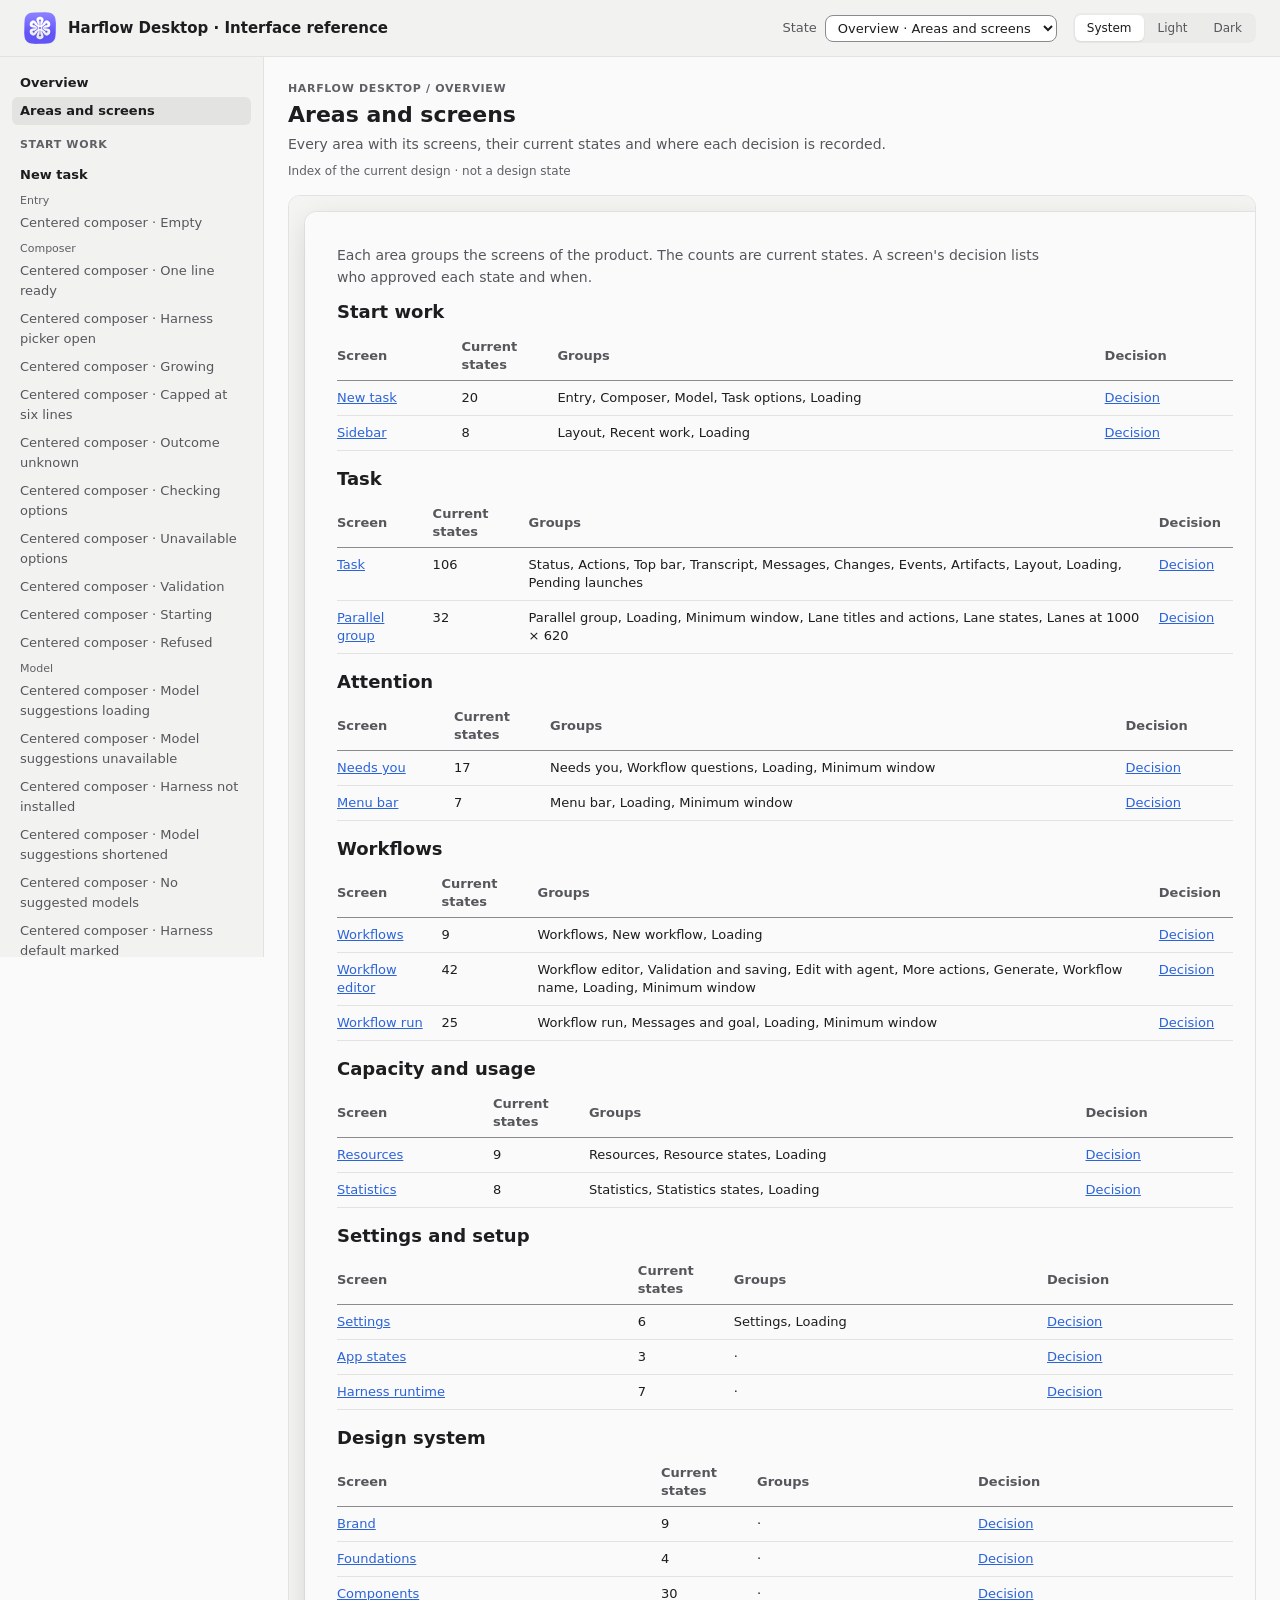
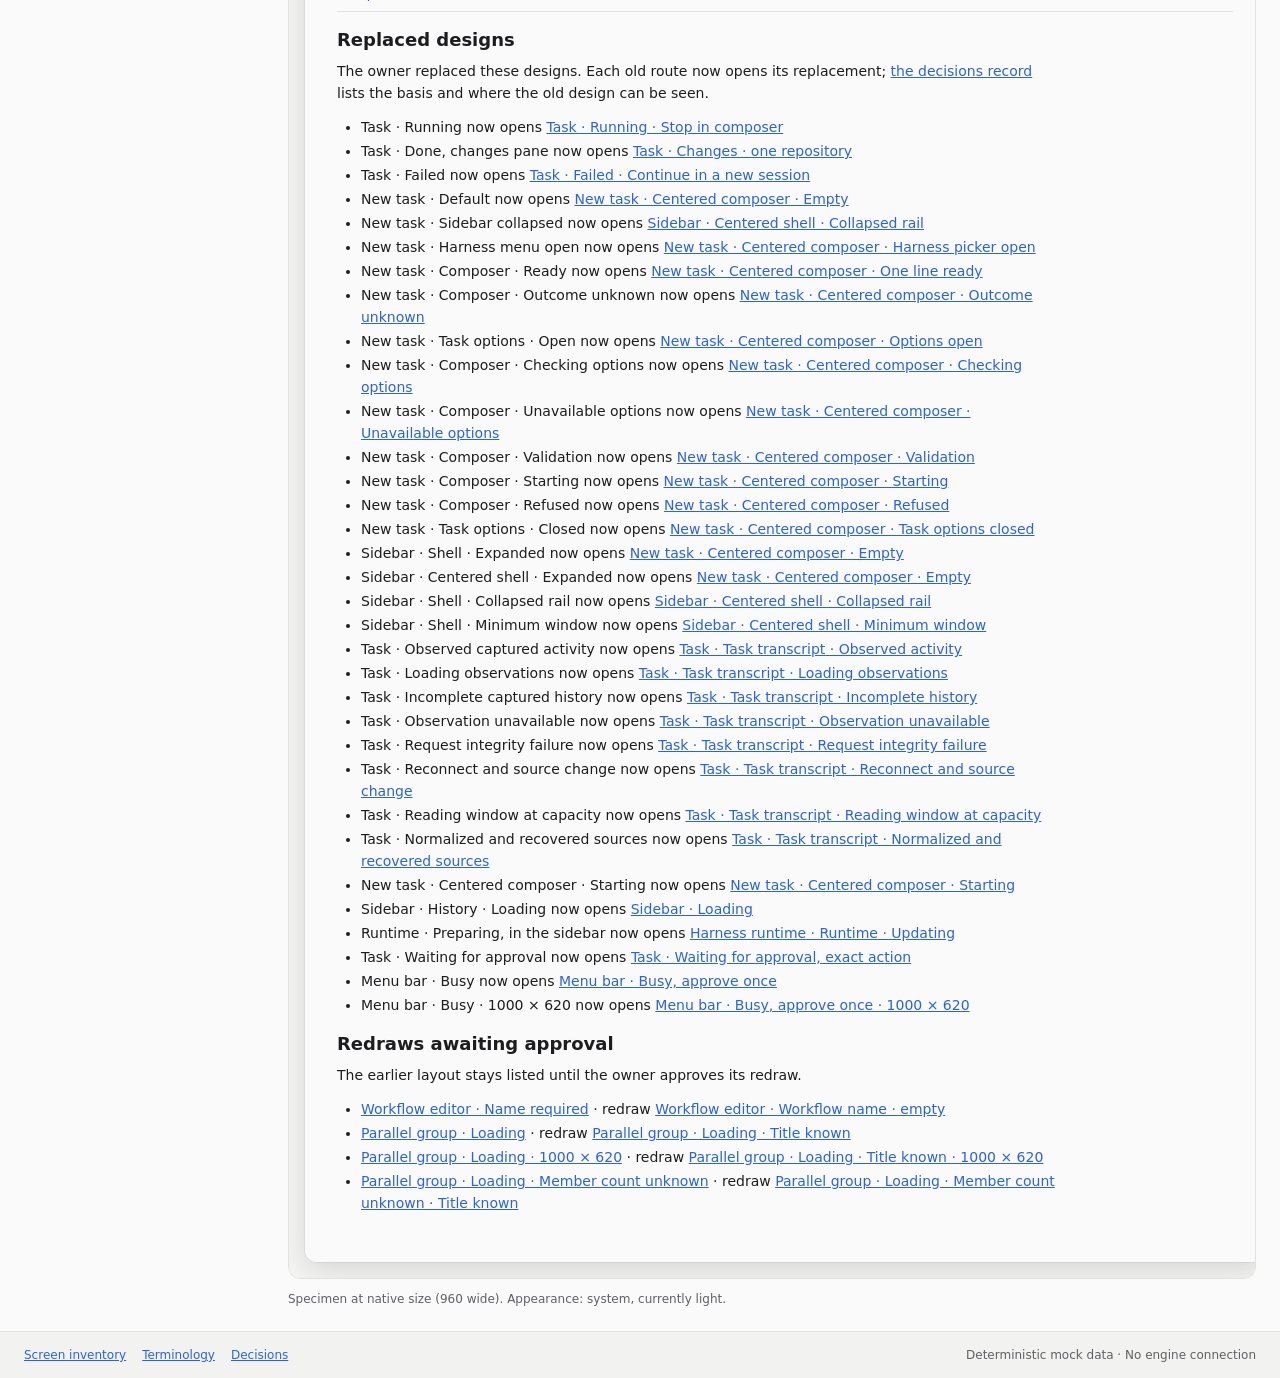
==== v2/index.html @ 533c5798 "design: propose first-save workflow name field" ====
<!doctype html>
<html lang="en" data-theme="light">
<head>
<meta charset="utf-8">
<meta name="viewport" content="width=device-width,initial-scale=1">
<title>Harflow Desktop · Interface reference</title>
<link rel="icon" type="image/png" sizes="32x32" href="assets/branding/app-icon-32.png">
<link rel="icon" type="image/png" sizes="64x64" href="assets/branding/app-icon-64.png">
<link rel="apple-touch-icon" href="assets/branding/app-icon-128.png">
<link rel="stylesheet" href="styles/tokens.css">
<link rel="stylesheet" href="styles/bundle.css">
<link rel="stylesheet" href="styles/skeleton.css">
<link rel="stylesheet" href="styles/catalog.css">
<link rel="stylesheet" href="styles/d2b-proposal.css">
<link rel="stylesheet" href="styles/m04-proposal.css">
<link rel="stylesheet" href="styles/m05-proposal.css">
<link rel="stylesheet" href="styles/transcript-screen.css">
<link rel="stylesheet" href="styles/messages-screen.css">
<link rel="stylesheet" href="styles/approval-states.css">
<link rel="stylesheet" href="styles/minimum-frame.css">
<link rel="stylesheet" href="styles/pending-launches.css">
<link rel="stylesheet" href="styles/parallel-lanes.css">
<link rel="stylesheet" href="styles/gap-workflow.css">
<link rel="stylesheet" href="styles/gap-run-capacity.css">
<link rel="stylesheet" href="styles/workflow-questions.css">
</head>
<body>
<div class="hdc-app">
  <header class="hdc-header">
    <a class="hdc-brand" href="#new-task/centered-empty">
      <img class="hdc-brand__icon" src="assets/branding/app-icon-64.png" srcset="assets/branding/app-icon-128.png 2x" alt="" width="32" height="32">
      <span class="hdc-brand__name">Harflow Desktop · Interface reference</span>
    </a>
    <div class="hdc-controls">
      <label class="hdc-field">State
        <select id="hdc-state-picker"></select>
      </label>
      <div class="hdc-theme" id="hdc-theme" role="group" aria-label="Appearance">
        <button type="button" class="hdc-theme__item" data-appearance="system" aria-pressed="false" title="System, follows this computer">System</button>
        <button type="button" class="hdc-theme__item" data-appearance="light" aria-pressed="false" title="Light">Light</button>
        <button type="button" class="hdc-theme__item" data-appearance="dark" aria-pressed="false" title="Dark">Dark</button>
      </div>
    </div>
  </header>
  <aside class="hdc-nav">
    <nav id="hdc-nav" aria-label="Screen families"></nav>
  </aside>
  <main class="hdc-main">
    <div class="hdc-intro">
      <p class="hdc-eyebrow" id="hdc-eyebrow"></p>
      <h1 class="hdc-title" id="hdc-title"></h1>
      <p class="hdc-description" id="hdc-description"></p>
      <p class="hdc-approval" id="hdc-approval"></p>
      <p class="hdc-note" id="hdc-note" hidden></p>
    </div>
    <div class="hdc-stage" id="hdc-stage" tabindex="0" aria-label="Scrollable interface specimen">
      <div class="hdc-specimen" id="hdc-specimen"></div>
    </div>
    <p class="hdc-caption" id="hdc-caption"></p>
    <section class="hdc-doc hdc-doc--guide" id="hdc-doc" aria-label="Component guidelines" hidden></section>
  </main>
  <footer class="hdc-footer">
    <a href="docs/screen-inventory.md">Screen inventory</a>
    <a href="docs/terminology.md">Terminology</a>
    <a href="docs/decisions/README.md">Decisions</a>
    <span class="hdc-footer__note">Deterministic mock data · No engine connection</span>
  </footer>
</div>
<div class="hdc-sr" id="hdc-live" role="status" aria-live="polite"></div>
<script src="scripts/registry.js"></script>
<script src="scripts/route-aliases.js"></script>
<script src="scripts/screens-new-task.js"></script>
<script src="scripts/screens-needs-you.js"></script>
<script src="scripts/screens-workflows.js"></script>
<script src="scripts/screens-workflow-editor.js"></script>
<script src="scripts/screens-task.js"></script>
<script src="scripts/screens-parallel-group.js"></script>
<script src="scripts/screens-workflow-run.js"></script>
<script src="scripts/screens-resources.js"></script>
<script src="scripts/screens-statistics.js"></script>
<script src="scripts/screens-settings.js"></script>
<script src="scripts/screens-menu-bar.js"></script>
<script src="scripts/screens-approval-states.js"></script>
<script src="scripts/screens-app-states.js"></script>
<script src="scripts/components.js"></script>
<script src="scripts/foundations.js"></script>
<script src="scripts/component-docs.js"></script>
<script src="scripts/d2b-proposal.js"></script>
<script src="scripts/screens-m04-proposal.js"></script>
<script src="scripts/m04-proposal.js"></script>
<script src="scripts/screens-m05-proposal.js"></script>
<script src="scripts/m05-proposal.js"></script>
<script src="scripts/screens-messages.js"></script>
<script src="scripts/messages-screen.js"></script>
<script src="scripts/screens-transcript.js"></script>
<script src="scripts/screens-loading-work.js"></script>
<script src="scripts/screens-loading-more.js"></script>
<script src="scripts/transcript-screen.js"></script>
<script src="scripts/screens-overview.js"></script>
<script src="scripts/supersessions.js"></script>
<script src="scripts/skeleton-specs.js"></script>
<script src="scripts/screens-minimum.js"></script>
<script src="scripts/minimum-frame.js"></script>
<script src="scripts/skeleton.js"></script>
<script src="scripts/screens-pending-launches.js"></script>
<script src="scripts/states-parallel-lanes.js"></script>
<script src="scripts/states-workflow-run-lanes.js"></script>
<script src="scripts/states-titled-loading.js"></script>
<script src="scripts/states-workflow-gaps.js"></script>
<script src="scripts/states-workflow-naming.js"></script>
<script src="scripts/states-run-actions.js"></script>
<script src="scripts/states-capacity-gaps.js"></script>
<script src="scripts/states-workflow-questions.js"></script>
<script src="scripts/catalog.js"></script>
</body>
</html>
---- v2/styles/tokens.css ----
/* Harflow Desktop — generated from tokens.json */

:root, [data-theme="light"] {
  --bg: #fafafa;
  --bg-sidebar: #f2f2f1;
  --surface: #ffffff;
  --surface-hover: #ebebea;
  --surface-active: #e3e3e2;
  --surface-sunken: #f4f4f3;
  --border: #e2e2e0;
  --border-strong: #8a8a8f;
  --text: #1d1d1f;
  --text-secondary: #56575c;
  --text-tertiary: #5f6065;
  --accent: #2b63d9;
  --accent-solid: #2b63d9;
  --accent-solid-hover: #2455bd;
  --accent-subtle: #e7eefc;
  --on-accent: #ffffff;
  --attention: #ad4210;
  --attention-subtle: #fbeee6;
  --success: #25793a;
  --success-subtle: #e5f3e8;
  --danger: #c0352c;
  --danger-subtle: #fbe9e7;
  --warning: #8a5a00;
  --warning-subtle: #fbf1dc;
  --diff-add: #e3f4e6;
  --diff-remove: #fbe7e5;
  --scrim: rgba(20, 20, 22, 0.32);
  --skeleton-sheen: rgba(255, 255, 255, 0.75);
  --brand-start: #8580ff;
  --brand-end: #5b52ea;
  --shadow-composer: 0 1px 2px rgba(0, 0, 0, 0.04), 0 4px 16px rgba(0, 0, 0, 0.06);
  --shadow-popover: 0 8px 28px rgba(0, 0, 0, 0.12), 0 0 0 1px rgba(0, 0, 0, 0.05);
  --shadow-dialog: 0 20px 60px rgba(0, 0, 0, 0.2);
}

[data-theme="dark"] {
  --bg: #2b2b2d;
  --bg-sidebar: #232325;
  --surface: #343437;
  --surface-hover: #3b3b3e;
  --surface-active: #444448;
  --surface-sunken: #262628;
  --border: #404044;
  --border-strong: #88888e;
  --text: #ececee;
  --text-secondary: #b7b7bc;
  --text-tertiary: #adadb3;
  --accent: #7aa5ff;
  --accent-solid: #3d6fdc;
  --accent-solid-hover: #3462c9;
  --accent-subtle: #2f3a52;
  --on-accent: #ffffff;
  --attention: #f08a4b;
  --attention-subtle: #47352b;
  --success: #6cc785;
  --success-subtle: #2c3f31;
  --danger: #f2827a;
  --danger-subtle: #4a3230;
  --warning: #e5b454;
  --warning-subtle: #45391f;
  --diff-add: #2a3d2e;
  --diff-remove: #43302e;
  --scrim: rgba(0, 0, 0, 0.45);
  --skeleton-sheen: rgba(255, 255, 255, 0.08);
  --brand-start: #8580ff;
  --brand-end: #5b52ea;
  --shadow-composer: 0 1px 2px rgba(0, 0, 0, 0.3), 0 4px 16px rgba(0, 0, 0, 0.25);
  --shadow-popover: 0 8px 28px rgba(0, 0, 0, 0.45), 0 0 0 1px rgba(255, 255, 255, 0.06);
  --shadow-dialog: 0 20px 60px rgba(0, 0, 0, 0.55);
  color-scheme: dark;
}

:root {
  --space-1: 4px;
  --space-2: 8px;
  --space-3: 12px;
  --space-4: 16px;
  --space-5: 24px;
  --space-6: 32px;
  --space-7: 48px;
  --radius-sm: 6px;
  --radius-md: 8px;
  --radius-lg: 12px;
  --radius-xl: 18px;
  --radius-full: 999px;
  --sidebar-width: 264px;
  --rail-width: 56px;
  --content-width: 760px;
  --pane-width: 420px;
  --titlebar-height: 44px;
  --row-height: 32px;
  --font-sans: -apple-system, BlinkMacSystemFont, "Segoe UI Variable Text", "Segoe UI", system-ui, Ubuntu, sans-serif;
  --font-mono: ui-monospace, "SF Mono", "Cascadia Mono", Menlo, Consolas, monospace;
}

.display { font-family: var(--font-sans); font-size: 26px; line-height: 32px; font-weight: 600; letter-spacing: -0.01em; }

.title { font-family: var(--font-sans); font-size: 18px; line-height: 24px; font-weight: 600; }

.heading { font-family: var(--font-sans); font-size: 15px; line-height: 22px; font-weight: 600; }

.body { font-family: var(--font-sans); font-size: 14px; line-height: 22px; font-weight: 400; }

.label { font-family: var(--font-sans); font-size: 13px; line-height: 18px; font-weight: 500; }

.caption { font-family: var(--font-sans); font-size: 12px; line-height: 16px; font-weight: 400; }

.stat { font-family: var(--font-sans); font-size: 28px; line-height: 32px; font-weight: 600; }

.code { font-family: var(--font-mono); font-size: 12.5px; line-height: 19px; font-weight: 400; }
---- v2/styles/bundle.css ----
/* Harflow Desktop components. Every colour, space and radius comes from tokens.css. Prefix: hd- */

/* ---- Base ---- */
.hd-root{font-family:var(--font-sans);font-size:14px;line-height:22px;color:var(--text);background:var(--bg);-webkit-font-smoothing:antialiased;box-sizing:border-box}
.hd-root *,.hd-root *::before,.hd-root *::after{box-sizing:border-box}
.hd-stage{padding:var(--space-5);background:var(--bg);color:var(--text);font-family:var(--font-sans);font-size:14px;line-height:22px;display:flex;flex-direction:column;gap:var(--space-4)}
.hd-stage *{box-sizing:border-box}
.hd-row{display:flex;align-items:center;gap:var(--space-2);flex-wrap:wrap}
.hd-col{display:flex;flex-direction:column;gap:var(--space-2)}
.hd-muted{color:var(--text-secondary)}
.hd-faint{color:var(--text-tertiary)}
.hd-mono{font-family:var(--font-mono);font-size:12.5px;line-height:19px}
.hd-num{font-variant-numeric:tabular-nums}
.hd-sr{position:absolute;width:1px;height:1px;overflow:hidden;clip:rect(0 0 0 0);white-space:nowrap}
:where(.hd-root,.hd-stage,.hd-app) button{font:inherit;color:inherit}
:where(.hd-root,.hd-stage) :focus-visible{outline:2px solid var(--accent);outline-offset:2px}

/* ---- Button ---- */
.hd-btn{display:inline-flex;align-items:center;justify-content:center;gap:6px;height:32px;padding:0 12px;border-radius:var(--radius-md);border:1px solid transparent;background:transparent;color:var(--text);font-size:13px;line-height:18px;font-weight:500;cursor:pointer;white-space:nowrap;text-decoration:none}
.hd-btn--primary{background:var(--accent-solid);color:var(--on-accent)}
.hd-btn--primary:hover{background:var(--accent-solid-hover)}
.hd-btn--secondary{background:var(--surface);border-color:var(--border);color:var(--text)}
.hd-btn--secondary:hover{background:var(--surface-hover)}
.hd-btn--ghost{color:var(--text-secondary)}
.hd-btn--ghost:hover{background:var(--surface-hover);color:var(--text)}
.hd-btn--danger{background:var(--surface);border-color:var(--border);color:var(--danger)}
.hd-btn--danger:hover{background:var(--danger-subtle)}
.hd-btn--sm{height:26px;padding:0 8px;font-size:12px;border-radius:var(--radius-sm)}
.hd-btn--icon{width:32px;padding:0;color:var(--text-secondary)}
.hd-btn--icon.hd-btn--sm{width:26px}
.hd-btn--icon:hover{background:var(--surface-hover);color:var(--text)}
.hd-btn[disabled],.hd-btn.is-disabled{opacity:.45;cursor:default;pointer-events:none}

/* ---- App shell ---- */
.hd-app{display:flex;height:100%;min-height:0;background:var(--bg);color:var(--text);font-family:var(--font-sans);font-size:14px;line-height:22px;overflow:hidden}
.hd-app *{box-sizing:border-box}
.hd-main{flex:1 1 auto;min-width:0;display:flex;flex-direction:column;background:var(--bg)}
.hd-topbar{height:var(--titlebar-height);flex:none;display:flex;align-items:center;gap:var(--space-2);padding:0 var(--space-3) 0 var(--space-4)}
.hd-topbar__title{font-size:14px;line-height:20px;font-weight:600;min-width:0;overflow:hidden;text-overflow:ellipsis;white-space:nowrap}
.hd-topbar__meta{font-size:12px;line-height:16px;color:var(--text-tertiary);white-space:nowrap}
.hd-topbar__spacer{flex:1}
.hd-scroll{flex:1 1 auto;min-height:0;overflow:auto}
.hd-page{max-width:880px;margin:0 auto;padding:var(--space-5) var(--space-6) var(--space-7)}
.hd-page__head{display:flex;align-items:center;gap:var(--space-3);margin-bottom:var(--space-5)}
.hd-page__title{font-size:18px;line-height:24px;font-weight:600;margin:0;flex:1}
.hd-split{display:flex;flex:1 1 auto;min-height:0}
.hd-pane{width:var(--pane-width);flex:none;border-left:1px solid var(--border);background:var(--bg);display:flex;flex-direction:column;min-height:0}
.hd-pane__head{height:var(--titlebar-height);display:flex;align-items:center;gap:var(--space-2);padding:0 var(--space-3);border-bottom:1px solid var(--border)}

/* ---- Sidebar ---- */
.hd-sidebar{width:var(--sidebar-width);flex:none;display:flex;flex-direction:column;background:var(--bg-sidebar);padding:0 var(--space-2) var(--space-2);min-height:0}
.hd-sidebar__top{height:var(--titlebar-height);display:flex;align-items:center;justify-content:space-between;padding:0 var(--space-1) 0 var(--space-2)}
.hd-brand{display:flex;align-items:center;gap:8px;font-size:14px;font-weight:600;letter-spacing:-.005em}
.hd-nav{display:flex;flex-direction:column;gap:1px;padding:var(--space-1) 0}
.hd-nav-item{position:relative;display:flex;align-items:center;gap:10px;height:var(--row-height);padding:0 var(--space-2);border-radius:var(--radius-sm);color:var(--text);font-size:13px;line-height:18px;font-weight:500;text-decoration:none;border:0;background:transparent;width:100%;text-align:left;cursor:pointer}
.hd-nav-item .hd-i{color:var(--text-secondary)}
.hd-nav-item:hover{background:var(--surface-hover)}
.hd-nav-item.is-active{background:var(--surface-active)}
.hd-nav-item.is-active .hd-i{color:var(--text)}
.hd-nav-item__label{flex:1;min-width:0;overflow:hidden;text-overflow:ellipsis;white-space:nowrap}
.hd-nav-item__count{font-size:12px;line-height:16px;color:var(--text-tertiary);font-variant-numeric:tabular-nums}
.hd-dot{width:8px;height:8px;border-radius:var(--radius-full);background:var(--attention);flex:none;box-shadow:0 0 0 2px var(--bg-sidebar)}
.hd-nav-item .hd-dot{position:absolute;left:21px;top:7px}
.hd-section{display:flex;flex-direction:column;min-height:0}
.hd-section__head{display:flex;align-items:center;gap:6px;height:28px;padding:var(--space-3) var(--space-2) 0;font-size:12px;line-height:16px;font-weight:500;color:var(--text-tertiary);box-sizing:content-box}
.hd-section__head .hd-section__count{font-variant-numeric:tabular-nums}
.hd-section__list{display:flex;flex-direction:column;gap:1px}
.hd-section--fill{flex:1 1 auto}
.hd-section--fill .hd-section__list{overflow:auto;min-height:0}
.hd-sidebar__foot{display:flex;align-items:center;gap:var(--space-2);padding:var(--space-2) var(--space-1) 0;border-top:1px solid var(--border);margin-top:var(--space-2)}
.hd-sidebar__more{display:flex;align-items:center;justify-content:center;gap:6px;height:28px;font-size:12px;color:var(--text-tertiary)}

/* Task row (sidebar) */
.hd-task-row{display:flex;align-items:center;gap:10px;height:var(--row-height);padding:0 var(--space-2);border-radius:var(--radius-sm);color:var(--text);font-size:13px;line-height:18px;text-decoration:none;cursor:pointer;border:0;background:transparent;width:100%;text-align:left}
.hd-task-row:hover{background:var(--surface-hover)}
.hd-task-row.is-active{background:var(--surface-active)}
.hd-task-row__title{flex:1;min-width:0;overflow:hidden;text-overflow:ellipsis;white-space:nowrap}
.hd-task-row__meta{font-size:12px;line-height:16px;color:var(--text-tertiary);font-variant-numeric:tabular-nums;white-space:nowrap}
.hd-task-row .hd-i{color:var(--text-tertiary)}
.hd-task-row--done .hd-task-row__title{color:var(--text-secondary)}

/* Status glyphs: shape + colour, never colour alone */
.hd-glyph{width:16px;height:16px;flex:none;display:inline-flex;align-items:center;justify-content:center}
.hd-glyph--running{border-radius:50%;border:2px solid var(--accent-subtle);border-top-color:var(--accent);width:14px;height:14px;margin:1px}
.hd-glyph--running.is-animated{animation:hd-spin 1s linear infinite}
@keyframes hd-spin{to{transform:rotate(360deg)}}
@media (prefers-reduced-motion:reduce){.hd-glyph--running.is-animated{animation:none}}
.hd-glyph--done{color:var(--success)}
.hd-glyph--failed{color:var(--danger)}
.hd-glyph--attention{color:var(--attention)}
.hd-glyph--cancelled{color:var(--text-tertiary)}
.hd-glyph .hd-i,.hd-task-row .hd-glyph .hd-i,.hd-nav-item .hd-glyph .hd-i{color:inherit}
.hd-glyph--queued{border-radius:50%;border:1.5px dashed var(--text-tertiary);width:13px;height:13px;margin:1.5px}

/* Rail (collapsed sidebar) */
.hd-rail{width:var(--rail-width);flex:none;display:flex;flex-direction:column;align-items:center;gap:2px;background:var(--bg-sidebar);padding:0 0 var(--space-2)}
.hd-rail__top{height:var(--titlebar-height);display:flex;align-items:center;justify-content:center}
.hd-rail-item{position:relative;width:36px;height:36px;border-radius:var(--radius-md);display:flex;align-items:center;justify-content:center;color:var(--text-secondary);border:0;background:transparent;cursor:pointer}
.hd-rail-item:hover{background:var(--surface-hover);color:var(--text)}
.hd-rail-item.is-active{background:var(--surface-active);color:var(--text)}
.hd-rail-item .hd-i{width:18px;height:18px}
.hd-rail-item .hd-dot{position:absolute;right:7px;top:7px}
.hd-rail-item__badge{position:absolute;right:2px;bottom:2px;min-width:16px;height:16px;padding:0 4px;border-radius:var(--radius-full);background:var(--accent-subtle);color:var(--accent);font-size:10px;line-height:16px;font-weight:600;text-align:center;font-variant-numeric:tabular-nums}
.hd-rail__spacer{flex:1}

/* ---- Badge ---- */
.hd-badge{display:inline-flex;align-items:center;gap:5px;height:22px;padding:0 8px;border-radius:var(--radius-full);font-size:12px;line-height:16px;font-weight:500;white-space:nowrap;background:var(--surface-hover);color:var(--text-secondary)}
.hd-badge .hd-i{width:12px;height:12px}
.hd-badge--running{background:var(--accent-subtle);color:var(--accent)}
.hd-badge--done{background:var(--success-subtle);color:var(--success)}
.hd-badge--failed{background:var(--danger-subtle);color:var(--danger)}
.hd-badge--attention{background:var(--attention-subtle);color:var(--attention)}
.hd-badge--warning{background:var(--warning-subtle);color:var(--warning)}
.hd-badge--plain{background:transparent;padding:0;height:auto}
.hd-badge__spin{width:10px;height:10px;border-radius:50%;border:1.5px solid currentColor;border-right-color:transparent}

/* ---- Pill and menu ---- */
.hd-pill{display:inline-flex;align-items:center;gap:6px;height:28px;padding:0 10px;border-radius:var(--radius-full);border:1px solid var(--border);background:transparent;color:var(--text-secondary);font-size:12px;line-height:16px;font-weight:500;cursor:pointer;white-space:nowrap;max-width:240px}
.hd-pill:hover{background:var(--surface-hover);color:var(--text)}
.hd-pill.is-open{background:var(--surface-active);color:var(--text)}
.hd-pill--accent{background:var(--accent-subtle);border-color:transparent;color:var(--accent)}
.hd-pill__label{overflow:hidden;text-overflow:ellipsis}
.hd-pill .hd-i{width:14px;height:14px}
.hd-pill .hd-i-chevron-down{width:12px;height:12px;opacity:.8}
.hd-pill .hd-pill__x{margin-right:-4px}
.hd-menu{min-width:240px;max-width:320px;background:var(--surface);border-radius:var(--radius-lg);box-shadow:var(--shadow-popover);padding:var(--space-1);display:flex;flex-direction:column;gap:1px}
.hd-menu__label{padding:6px 10px 4px;font-size:12px;line-height:16px;color:var(--text-tertiary);font-weight:500}
.hd-menu__item{display:flex;align-items:center;gap:10px;min-height:32px;padding:5px 10px;border-radius:var(--radius-md);font-size:13px;line-height:18px;color:var(--text);border:0;background:transparent;width:100%;text-align:left;cursor:pointer}
.hd-menu__item:hover,.hd-menu__item.is-hover{background:var(--surface-hover)}
.hd-menu__item .hd-i{color:var(--text-secondary)}
.hd-menu__item-body{flex:1;min-width:0;display:flex;flex-direction:column}
.hd-menu__item-hint{font-size:12px;line-height:16px;color:var(--text-tertiary)}
.hd-menu__check{color:var(--accent)}
.hd-menu__item--danger{color:var(--danger)}
.hd-menu__item--danger .hd-i{color:var(--danger)}
.hd-menu__sep{height:1px;background:var(--border);margin:var(--space-1) 6px}

/* ---- Composer ---- */
.hd-composer{background:var(--surface);border-radius:var(--radius-xl);box-shadow:var(--shadow-composer);border:1px solid var(--border);padding:var(--space-3) var(--space-3) var(--space-2) var(--space-4);display:flex;flex-direction:column;gap:var(--space-2);width:100%}
.hd-composer__input{border:0;outline:none;background:transparent;resize:none;font:inherit;font-size:14px;line-height:22px;color:var(--text);min-height:44px;width:100%;padding:2px 0}
.hd-composer__input::placeholder{color:var(--text-tertiary)}
.hd-composer__bar{display:flex;align-items:center;gap:6px;flex-wrap:wrap}
.hd-composer__spacer{flex:1}
.hd-composer__send{width:32px;height:32px;border-radius:var(--radius-full);border:0;background:var(--accent-solid);color:var(--on-accent);display:inline-flex;align-items:center;justify-content:center;cursor:pointer;flex:none}
.hd-composer__send:hover{background:var(--accent-solid-hover)}
.hd-composer__send[disabled]{background:var(--surface-active);color:var(--text-tertiary)}
.hd-composer__fields{display:grid;grid-template-columns:repeat(2,minmax(0,1fr));gap:var(--space-2) var(--space-3);padding-bottom:var(--space-1)}
.hd-composer__context{display:flex;align-items:center;gap:6px;flex-wrap:wrap}

/* ---- Field ---- */
.hd-field{display:flex;flex-direction:column;gap:4px;min-width:0}
.hd-field__label{font-size:12px;line-height:16px;font-weight:500;color:var(--text-secondary)}
.hd-field__hint{font-size:12px;line-height:16px;color:var(--text-tertiary)}
.hd-field__error{font-size:12px;line-height:16px;color:var(--danger);display:flex;gap:4px;align-items:center}
.hd-input{height:32px;padding:0 10px;border-radius:var(--radius-md);border:1px solid var(--border-strong);background:var(--surface);color:var(--text);font:inherit;font-size:13px;line-height:18px;width:100%}
.hd-input::placeholder{color:var(--text-tertiary)}
.hd-input:focus{outline:2px solid var(--accent);outline-offset:-1px;border-color:transparent}
.hd-input.is-invalid{border-color:var(--danger)}
textarea.hd-input{height:auto;min-height:72px;padding:8px 10px;resize:vertical}
.hd-select{display:flex;align-items:center;justify-content:space-between;gap:8px;cursor:pointer;text-align:left}
.hd-search{position:relative;display:flex;align-items:center}
.hd-search .hd-i{position:absolute;left:10px;color:var(--text-tertiary)}
.hd-search .hd-input{padding-left:32px;border-color:var(--border);background:var(--surface)}

/* ---- Segmented ---- */
.hd-seg{display:inline-flex;padding:2px;border-radius:var(--radius-md);background:var(--surface-hover);gap:2px}
.hd-seg__item{height:26px;padding:0 10px;border-radius:var(--radius-sm);border:0;background:transparent;font-size:12px;line-height:16px;font-weight:500;color:var(--text-secondary);cursor:pointer}
.hd-seg__item.is-active,.hd-seg__item[aria-pressed="true"]{background:var(--surface);color:var(--text);box-shadow:0 1px 2px rgba(0,0,0,.08)}
.hd-tabs{display:flex;gap:2px}
.hd-tab{height:30px;padding:0 10px;border-radius:var(--radius-sm);border:0;background:transparent;font-size:13px;font-weight:500;color:var(--text-secondary);cursor:pointer;display:inline-flex;align-items:center;gap:6px}
.hd-tab:hover{background:var(--surface-hover);color:var(--text)}
.hd-tab.is-active{background:var(--surface-active);color:var(--text)}
.hd-tab__count{font-size:12px;color:var(--text-tertiary);font-variant-numeric:tabular-nums}

/* ---- Transcript ---- */
.hd-transcript{max-width:var(--content-width);margin:0 auto;width:100%;padding:var(--space-5) var(--space-6) var(--space-4);display:flex;flex-direction:column;gap:var(--space-4)}
.hd-msg-user{align-self:flex-end;max-width:80%;background:var(--surface-active);border-radius:var(--radius-lg);padding:10px 14px;font-size:14px;line-height:22px;white-space:pre-wrap}
.hd-msg-agent{font-size:14px;line-height:22px;color:var(--text)}
.hd-msg-agent p{margin:0 0 10px}
.hd-msg-agent p:last-child{margin-bottom:0}
.hd-msg-agent code{font-family:var(--font-mono);font-size:12.5px;background:var(--surface-sunken);padding:1px 5px;border-radius:4px}
.hd-msg-agent ul{margin:0 0 10px;padding-left:20px}
.hd-turn-sep{display:flex;align-items:center;gap:var(--space-2);font-size:12px;line-height:16px;color:var(--text-tertiary)}
.hd-turn-sep::before,.hd-turn-sep::after{content:"";flex:1;height:1px;background:var(--border)}
.hd-working{display:flex;align-items:center;gap:8px;font-size:13px;color:var(--text-secondary)}

/* Tool call row */
.hd-tool{display:flex;flex-direction:column;border-radius:var(--radius-md)}
.hd-tool__head{display:flex;align-items:center;gap:8px;min-height:28px;padding:3px 6px;margin:0 -6px;border-radius:var(--radius-sm);border:0;background:transparent;width:calc(100% + 12px);text-align:left;cursor:pointer;font-size:13px;line-height:18px;color:var(--text-secondary)}
.hd-tool__head:hover{background:var(--surface-hover);color:var(--text)}
.hd-tool__head .hd-i{color:var(--text-tertiary)}
.hd-tool__summary{flex:1;min-width:0;overflow:hidden;text-overflow:ellipsis;white-space:nowrap}
.hd-tool__summary code{font-family:var(--font-mono);font-size:12px;color:var(--text)}
.hd-tool__meta{font-size:12px;color:var(--text-tertiary);font-variant-numeric:tabular-nums}
.hd-tool__body{margin:4px 0 2px 22px;background:var(--surface-sunken);border-radius:var(--radius-md);padding:10px 12px;font-family:var(--font-mono);font-size:12px;line-height:18px;color:var(--text-secondary);white-space:pre-wrap;overflow:auto;max-height:220px}
.hd-tool__body b{color:var(--text);font-weight:500}

/* Approval card */
.hd-approval{border:1px solid var(--border);border-radius:var(--radius-lg);background:var(--surface);overflow:hidden}
.hd-approval__head{display:flex;align-items:center;gap:8px;padding:10px 14px;background:var(--attention-subtle);color:var(--attention);font-size:13px;line-height:18px;font-weight:600}
.hd-approval__head .hd-approval__src{margin-left:auto;font-weight:400;font-size:12px;color:var(--text-secondary)}
.hd-approval__body{padding:12px 14px;display:flex;flex-direction:column;gap:8px}
.hd-approval__cmd{font-family:var(--font-mono);font-size:12.5px;line-height:19px;background:var(--surface-sunken);border-radius:var(--radius-md);padding:8px 10px;color:var(--text);white-space:pre-wrap;word-break:break-all}
.hd-approval__meta{font-size:12px;line-height:16px;color:var(--text-tertiary)}
.hd-approval__actions{display:flex;gap:8px;align-items:center;padding:0 14px 12px}
.hd-approval--settled .hd-approval__head{background:var(--surface-hover);color:var(--text-secondary)}

/* ---- List rows (Needs you, Workflows) ---- */
.hd-list{display:flex;flex-direction:column;border-top:1px solid var(--border)}
.hd-list-row{display:flex;align-items:center;gap:var(--space-3);padding:14px var(--space-2);border-bottom:1px solid var(--border);min-width:0}
.hd-list-row:hover{background:var(--surface-hover)}
.hd-list-row__icon{width:32px;height:32px;border-radius:var(--radius-md);background:var(--surface-hover);display:flex;align-items:center;justify-content:center;color:var(--text-secondary);flex:none}
.hd-list-row__body{flex:1;min-width:0;display:flex;flex-direction:column;gap:2px}
.hd-list-row__title{font-size:14px;line-height:20px;font-weight:500;overflow:hidden;text-overflow:ellipsis;white-space:nowrap}
.hd-list-row__desc{font-size:12px;line-height:16px;color:var(--text-secondary);overflow:hidden;text-overflow:ellipsis;white-space:nowrap}
.hd-list-row__meta{display:flex;align-items:center;gap:6px;font-size:12px;line-height:16px;color:var(--text-tertiary);white-space:nowrap}
.hd-list-row__actions{display:flex;align-items:center;gap:6px;flex:none}

/* ---- Cards, meters, stats ---- */
.hd-card{background:var(--surface);border:1px solid var(--border);border-radius:var(--radius-lg);padding:var(--space-4)}
.hd-card__title{font-size:13px;line-height:18px;font-weight:600;margin:0 0 var(--space-3)}
.hd-meter{display:flex;flex-direction:column;gap:6px}
.hd-meter__head{display:flex;align-items:baseline;gap:8px;font-size:13px;line-height:18px}
.hd-meter__name{font-weight:500;flex:1}
.hd-meter__value{font-size:12px;color:var(--text-secondary);font-variant-numeric:tabular-nums}
.hd-meter__track{height:6px;border-radius:var(--radius-full);background:var(--surface-active);display:flex;gap:2px;overflow:hidden}
.hd-meter__fill{height:100%;background:var(--accent);border-radius:var(--radius-full)}
.hd-meter--full .hd-meter__fill{background:var(--warning)}
.hd-meter__cells{display:flex;gap:3px}
.hd-meter__cell{flex:1;height:8px;border-radius:2px;background:var(--surface-active)}
.hd-meter__cell.is-used{background:var(--accent)}
.hd-meter__cell.is-waiting{background:transparent;border:1.5px dashed var(--warning)}
.hd-stat{display:flex;flex-direction:column;gap:4px;padding:var(--space-4);background:var(--surface);border:1px solid var(--border);border-radius:var(--radius-lg);min-width:0}
.hd-stat__label{font-size:12px;line-height:16px;color:var(--text-secondary)}
.hd-stat__value{font-size:28px;line-height:32px;font-weight:600;font-variant-numeric:tabular-nums;letter-spacing:-.01em}
.hd-stat__delta{font-size:12px;line-height:16px;color:var(--text-tertiary)}
.hd-grid{display:grid;gap:var(--space-3)}
.hd-grid--4{grid-template-columns:repeat(4,minmax(0,1fr))}
.hd-grid--3{grid-template-columns:repeat(3,minmax(0,1fr))}
.hd-grid--2{grid-template-columns:repeat(2,minmax(0,1fr))}

/* ---- Empty, skeleton, banner ---- */
.hd-empty{display:flex;flex-direction:column;align-items:center;text-align:center;gap:8px;padding:var(--space-7) var(--space-5);color:var(--text-secondary)}
.hd-empty__icon{width:44px;height:44px;border-radius:var(--radius-lg);background:var(--surface-hover);display:flex;align-items:center;justify-content:center;color:var(--text-secondary);margin-bottom:4px}
.hd-empty__icon .hd-i{width:22px;height:22px}
.hd-empty__title{font-size:15px;line-height:22px;font-weight:600;color:var(--text)}
.hd-empty__text{font-size:13px;line-height:20px;max-width:360px}
.hd-skel{background:var(--surface-active);border-radius:var(--radius-sm);height:12px}
.hd-skel--line{height:10px;border-radius:5px}
.hd-skel--row{height:var(--row-height)}
.hd-banner{display:flex;align-items:flex-start;gap:10px;padding:10px 14px;border-radius:var(--radius-md);font-size:13px;line-height:20px;background:var(--danger-subtle);color:var(--text)}
.hd-banner > .hd-i{color:var(--danger);margin-top:2px}
.hd-banner--warning{background:var(--warning-subtle)}
.hd-banner--warning > .hd-i{color:var(--warning)}
.hd-banner__body{flex:1;min-width:0}
.hd-banner__title{font-weight:600}

/* ---- Dialog ---- */
.hd-scrim{position:absolute;inset:0;background:var(--scrim);display:flex;align-items:center;justify-content:center;padding:var(--space-5)}
.hd-dialog{width:440px;max-width:100%;background:var(--surface);border-radius:var(--radius-lg);box-shadow:var(--shadow-dialog);padding:var(--space-5);display:flex;flex-direction:column;gap:var(--space-3)}
.hd-dialog__title{font-size:15px;line-height:22px;font-weight:600;margin:0}
.hd-dialog__text{font-size:13px;line-height:20px;color:var(--text-secondary);margin:0}
.hd-dialog__actions{display:flex;justify-content:flex-end;gap:8px;margin-top:var(--space-2)}

/* ---- Diff / changes ---- */
.hd-file{display:flex;align-items:center;gap:8px;height:32px;padding:0 var(--space-3);font-size:13px;border-radius:var(--radius-sm)}
.hd-file:hover{background:var(--surface-hover)}
.hd-file__path{flex:1;min-width:0;overflow:hidden;text-overflow:ellipsis;white-space:nowrap;font-family:var(--font-mono);font-size:12px}
.hd-file__add{color:var(--success);font-size:12px;font-variant-numeric:tabular-nums}
.hd-file__del{color:var(--danger);font-size:12px;font-variant-numeric:tabular-nums}
.hd-diff{font-family:var(--font-mono);font-size:12px;line-height:19px;border:1px solid var(--border);border-radius:var(--radius-md);overflow:hidden;background:var(--surface)}
.hd-diff__line{display:flex;padding:0 10px;white-space:pre}
.hd-diff__line--add{background:var(--diff-add)}
.hd-diff__line--del{background:var(--diff-remove)}
.hd-diff__line--hunk{color:var(--text-tertiary);background:var(--surface-sunken)}
.hd-diff__sign{width:14px;flex:none;color:var(--text-tertiary)}

/* ---- Workflow canvas ---- */
.hd-canvas{position:relative;flex:1 1 auto;min-height:0;overflow:hidden;background-color:var(--bg);background-image:radial-gradient(var(--border) 1px,transparent 1px);background-size:20px 20px}
.hd-node{position:absolute;width:220px;background:var(--surface);border:1px solid var(--border);border-radius:var(--radius-lg);padding:10px 12px;display:flex;flex-direction:column;gap:6px;box-shadow:0 1px 2px rgba(0,0,0,.05)}
.hd-node.is-selected{outline:2px solid var(--accent);outline-offset:1px}
.hd-node__head{display:flex;align-items:center;gap:8px;font-size:13px;line-height:18px;font-weight:600}
.hd-node__kind{font-size:11px;line-height:14px;font-weight:500;color:var(--text-tertiary)}
.hd-node__meta{display:flex;align-items:center;gap:6px;font-size:12px;line-height:16px;color:var(--text-secondary)}
.hd-node--running{border-color:var(--accent)}
.hd-node--done .hd-node__head .hd-glyph{color:var(--success)}
.hd-node--waiting{border-color:var(--attention)}
.hd-edge{position:absolute;pointer-events:none;overflow:visible}
.hd-edge path{fill:none;stroke:var(--text-tertiary);stroke-width:1.5;stroke-linecap:round;stroke-linejoin:round}
.hd-edge--active path{stroke:var(--accent);stroke-dasharray:5 4}
.hd-toolbar-float{position:absolute;display:flex;gap:2px;padding:4px;background:var(--surface);border:1px solid var(--border);border-radius:var(--radius-lg);box-shadow:var(--shadow-popover)}

/* ---- Kbd, tooltip ---- */
.hd-kbd{display:inline-flex;align-items:center;height:18px;padding:0 5px;border-radius:4px;border:1px solid var(--border);font-size:11px;line-height:14px;color:var(--text-tertiary);font-family:var(--font-sans)}
.hd-tooltip{display:inline-flex;align-items:center;gap:6px;padding:4px 8px;border-radius:var(--radius-sm);background:var(--text);color:var(--bg);font-size:12px;line-height:16px}

/* ---- Additions ---- */
.hd-menu__item[disabled],.hd-menu__item.is-disabled{opacity:.45;cursor:default;pointer-events:none}
.hd-pill__x{display:inline-flex;align-items:center;justify-content:center;width:18px;height:18px;border-radius:var(--radius-full);border:0;background:transparent;color:inherit;cursor:pointer;padding:0}
.hd-pill__x:hover{background:var(--surface-active)}
.hd-meter--full .hd-meter__cell.is-used{background:var(--warning)}
.hd-popover-anchor{position:relative;display:inline-flex}
.hd-popover-anchor > .hd-menu{position:absolute;top:calc(100% + 6px);left:0;z-index:5}

/* ---- Brand mark: the app icon (violet squircle, white blossom). Brand colours only here. ---- */
.hd-brand__mark{width:20px;height:20px;border-radius:5px;background:linear-gradient(180deg,var(--brand-start),var(--brand-end));position:relative;flex:none}
.hd-brand__mark::after{content:"";position:absolute;inset:2px;background:var(--on-accent);-webkit-mask:var(--hd-mark) center/contain no-repeat;mask:var(--hd-mark) center/contain no-repeat}
.hd-brand__mark--lg{width:64px;height:64px;border-radius:15px}.hd-brand__mark--lg::after{inset:6px}
:root{--hd-mark:url("data:image/svg+xml,%3Csvg xmlns=%22http://www.w3.org/2000/svg%22 viewBox=%22220 112 578 636%22%3E %3Cpath fill=%22black%22 fill-rule=%22evenodd%22 d=%22M504.3 737.1 C488.0 734.4 464.4 726.4 452.9 719.7 C451.2 718.8 449.8 718.0 449.8 718.0 C449.7 718.0 449.0 717.6 448.2 717.0 C447.4 716.5 446.6 716.0 446.5 716.0 C445.3 716.0 435.1 708.0 430.4 703.4 C416.4 689.6 409.3 668.9 412.0 650.1 C412.2 648.8 412.5 646.5 412.7 644.8 C412.9 643.1 413.3 640.6 413.7 639.3 C414.1 637.9 414.6 635.9 414.8 634.7 C415.1 633.5 415.5 632.4 415.6 632.2 C415.8 632.0 416.1 631.0 416.3 630.0 C416.6 629.0 417.1 627.1 417.5 625.8 C418.5 622.7 419.7 618.9 421.0 614.7 C421.6 612.7 422.7 609.5 423.5 607.5 C424.3 605.5 425.1 603.2 425.3 602.3 C425.5 601.5 426.4 599.1 427.2 597.0 C428.0 594.9 429.3 591.6 430.1 589.7 C439.5 565.7 450.6 542.0 461.8 522.5 C467.1 513.1 467.2 512.6 463.2 510.0 C460.2 508.0 457.9 508.2 456.3 510.6 C455.9 511.3 455.2 512.4 454.7 513.2 C454.2 513.9 452.4 517.0 450.7 520.0 C448.9 523.0 447.1 526.2 446.5 527.0 C445.9 527.8 445.0 529.3 444.5 530.2 C444.0 531.1 442.6 533.3 441.5 535.0 C440.4 536.7 438.6 539.4 437.7 540.8 C436.8 542.3 435.1 544.7 434.0 546.2 C433.0 547.6 431.9 549.2 431.7 549.6 C431.4 550.0 430.4 551.5 429.4 552.8 C428.4 554.1 427.4 555.6 427.1 556.1 C426.9 556.6 423.4 561.2 419.4 566.4 C406.2 583.5 403.6 586.7 392.8 598.6 C390.1 601.7 387.3 604.8 386.6 605.7 C385.3 607.2 377.0 615.7 374.1 618.3 C370.7 621.5 364.4 626.1 361.8 627.4 C360.2 628.2 356.2 630.4 355.8 630.7 C355.3 631.1 348.3 633.9 346.2 634.5 C342.7 635.5 335.5 636.7 331.5 636.9 C326.4 637.1 314.0 636.0 314.0 635.3 C314.0 635.2 313.3 635.0 312.4 634.8 C310.2 634.5 304.1 632.5 300.7 631.0 C299.1 630.3 297.4 629.6 297.0 629.5 C296.5 629.4 296.1 629.1 296.0 629.0 C295.9 628.9 294.5 628.1 293.0 627.3 C277.9 619.8 262.7 607.1 244.5 586.8 C236.5 577.9 227.6 531.2 230.3 512.7 C230.5 511.5 230.9 508.9 231.1 507.0 C232.6 496.5 238.9 480.9 243.8 476.1 C244.2 475.8 245.2 474.5 246.2 473.4 C251.1 467.2 260.7 460.4 270.8 455.8 C275.8 453.5 275.0 453.7 285.0 451.0 C290.8 449.4 306.4 445.9 312.5 444.8 C316.0 444.2 319.9 443.5 323.2 442.8 C324.4 442.6 326.4 442.3 327.5 442.2 C328.6 442.0 330.0 441.8 330.7 441.6 C332.2 441.2 360.2 437.7 365.0 437.3 C379.5 436.2 390.5 435.6 401.4 435.5 C409.4 435.3 414.3 435.1 414.7 434.9 C417.7 433.4 417.7 426.7 414.7 425.1 C414.3 424.9 409.4 424.7 401.4 424.5 C390.4 424.4 378.3 423.7 365.0 422.7 C360.1 422.3 332.2 418.8 330.7 418.4 C330.0 418.2 328.6 418.0 327.5 417.8 C326.4 417.7 324.4 417.4 323.2 417.2 C319.9 416.5 316.0 415.8 312.5 415.2 C306.4 414.1 290.8 410.6 285.0 409.0 C275.0 406.3 275.8 406.5 270.8 404.3 C260.7 399.6 251.1 392.8 246.2 386.6 C245.2 385.5 244.2 384.2 243.8 383.9 C238.9 379.1 232.6 363.5 231.1 353.0 C230.9 351.1 230.5 348.5 230.3 347.3 C227.6 328.8 236.5 282.1 244.5 273.2 C262.7 252.9 277.9 240.2 293.0 232.7 C294.5 231.9 295.9 231.1 296.0 231.0 C296.1 230.9 296.5 230.6 297.0 230.5 C297.4 230.4 299.1 229.7 300.7 229.0 C304.1 227.5 310.2 225.5 312.4 225.2 C313.3 225.0 314.0 224.8 314.0 224.7 C314.0 224.4 318.1 223.8 323.3 223.3 C335.4 222.2 350.3 225.5 359.5 231.3 C360.7 232.0 361.8 232.7 361.9 232.7 C362.7 232.7 371.7 239.3 373.2 240.8 C373.5 241.3 374.7 242.3 375.9 243.3 C377.8 244.9 380.2 247.4 392.2 260.7 C399.7 269.0 402.4 272.1 410.7 282.3 C413.9 286.4 426.7 303.1 427.1 303.9 C427.4 304.4 428.4 305.9 429.4 307.2 C430.4 308.5 431.4 310.0 431.7 310.4 C431.9 310.8 433.0 312.4 434.0 313.8 C435.1 315.3 436.8 317.7 437.7 319.2 C438.6 320.6 440.4 323.3 441.5 325.0 C442.6 326.7 444.0 328.9 444.5 329.8 C445.0 330.8 445.9 332.2 446.5 333.0 C447.1 333.8 448.6 336.5 450.0 338.8 C451.3 341.2 452.9 343.8 453.5 344.7 C454.1 345.5 455.0 346.9 455.4 347.8 C457.5 351.8 459.6 352.4 463.2 350.0 C467.3 347.4 467.2 347.0 461.2 336.5 C450.3 317.4 439.5 294.4 430.1 270.3 C429.3 268.4 427.9 264.7 426.8 262.0 C425.8 259.3 424.6 256.0 424.2 254.7 C423.7 253.3 422.7 250.2 421.9 247.8 C421.1 245.5 419.9 241.9 419.3 240.0 C418.8 238.1 417.9 235.5 417.5 234.2 C417.1 232.9 416.6 231.0 416.3 230.0 C416.1 229.0 415.8 228.0 415.6 227.8 C415.5 227.6 415.1 226.5 414.8 225.3 C414.6 224.1 414.1 222.1 413.7 220.7 C413.3 219.4 412.9 216.9 412.7 215.2 C412.5 213.5 412.2 211.2 412.0 209.9 C409.3 191.1 416.4 170.4 430.4 156.6 C435.1 152.0 445.3 144.0 446.5 144.0 C446.6 144.0 447.4 143.6 448.2 143.0 C449.0 142.5 449.7 142.0 449.8 142.0 C449.8 142.0 451.2 141.2 452.9 140.3 C469.6 130.6 502.8 121.1 513.6 122.9 C528.9 125.4 552.7 133.3 564.1 139.7 C565.7 140.6 567.9 141.8 568.9 142.4 C570.0 143.0 571.4 143.8 572.2 144.3 C572.9 144.8 574.1 145.6 574.7 146.0 C601.3 160.9 613.2 196.7 602.2 228.8 C601.7 230.1 601.0 232.4 600.5 233.9 C600.1 235.4 599.3 237.8 598.9 239.3 C598.4 240.7 597.6 243.4 597.0 245.3 C596.4 247.3 595.5 249.9 595.0 251.2 C594.5 252.5 593.8 254.3 593.6 255.3 C593.3 256.3 592.2 259.3 591.2 262.0 C590.1 264.7 588.6 268.6 587.8 270.7 C583.8 280.8 581.1 287.5 579.7 290.5 C576.0 298.8 571.6 308.0 568.6 314.2 C566.7 317.8 564.6 322.2 563.7 323.8 C562.9 325.5 559.9 330.9 557.1 335.8 C550.7 347.1 550.7 347.4 555.0 350.2 C559.4 353.0 560.4 352.2 566.7 341.2 C568.7 337.5 571.0 333.7 571.7 332.7 C572.4 331.7 573.5 329.8 574.3 328.5 C575.0 327.2 576.8 324.5 578.2 322.5 C579.5 320.5 581.9 317.0 583.3 314.8 C587.1 309.2 587.2 309.1 590.5 304.5 C593.5 300.2 604.9 285.3 608.7 280.6 C609.9 279.2 611.8 276.9 612.9 275.4 C615.9 271.8 619.4 267.8 625.3 261.2 C628.2 258.1 630.7 255.2 631.0 254.7 C632.4 252.8 643.9 241.5 647.5 238.6 C649.4 237.0 655.8 232.7 656.2 232.7 C656.3 232.7 657.3 232.0 658.5 231.3 C667.7 225.5 682.8 222.1 694.8 223.3 C700.0 223.8 704.0 224.4 704.0 224.7 C704.0 224.8 704.7 225.0 705.6 225.2 C707.8 225.5 713.9 227.5 717.3 229.0 C718.9 229.7 720.6 230.4 721.1 230.5 C721.6 230.6 722.0 230.9 722.0 231.0 C722.0 231.1 723.5 232.0 725.4 232.8 C727.3 233.7 728.9 234.5 729.0 234.7 C729.1 234.8 730.6 235.8 732.3 236.8 C745.3 244.6 757.7 255.6 773.5 273.2 C780.9 281.4 789.1 320.8 788.0 343.2 C787.3 357.8 780.4 378.4 774.5 383.5 C774.3 383.7 773.8 384.4 773.3 385.0 C772.3 386.5 764.9 393.8 763.5 394.8 C762.9 395.2 761.3 396.3 760.0 397.2 C757.0 399.2 751.3 402.4 747.2 404.3 C742.1 406.5 742.9 406.3 733.0 409.0 C729.9 409.8 717.2 412.8 712.5 413.8 C710.3 414.3 707.4 414.9 706.0 415.2 C704.6 415.4 703.2 415.7 702.8 415.7 C702.5 415.7 701.0 415.9 699.7 416.2 C694.6 417.2 692.4 417.6 690.7 417.8 C689.6 417.9 687.8 418.3 686.5 418.5 C683.7 419.1 658.3 422.3 653.0 422.7 C638.5 423.8 627.5 424.4 616.6 424.5 C608.6 424.7 603.7 424.9 603.3 425.1 C600.3 426.6 600.3 433.4 603.3 434.9 C603.7 435.1 608.6 435.3 616.6 435.5 C627.6 435.6 639.7 436.3 653.0 437.3 C658.5 437.8 683.7 440.9 686.5 441.5 C687.8 441.7 689.6 442.1 690.7 442.2 C692.4 442.4 694.3 442.7 699.8 443.9 C701.1 444.1 702.5 444.3 702.8 444.3 C703.2 444.3 704.6 444.6 706.0 444.8 C707.4 445.1 710.3 445.7 712.5 446.2 C717.2 447.2 729.9 450.2 733.0 451.0 C742.9 453.7 742.1 453.5 747.2 455.8 C751.3 457.6 757.0 460.8 760.0 462.8 C761.3 463.7 762.9 464.8 763.5 465.2 C764.9 466.2 772.3 473.6 773.3 475.0 C773.8 475.6 774.3 476.3 774.5 476.5 C780.4 481.6 787.3 502.2 788.0 516.8 C789.1 539.2 780.9 578.6 773.5 586.8 C757.7 604.4 745.3 615.4 732.3 623.2 C730.6 624.2 729.1 625.2 729.0 625.3 C728.9 625.5 727.3 626.3 725.4 627.2 C723.5 628.0 722.0 628.9 722.0 629.0 C722.0 629.2 721.6 629.4 721.1 629.5 C720.6 629.6 718.9 630.3 717.3 631.0 C713.9 632.5 707.8 634.5 705.6 634.8 C704.7 635.0 704.0 635.2 704.0 635.3 C704.0 636.0 691.8 637.1 686.7 636.9 C682.5 636.7 675.3 635.5 671.8 634.5 C669.7 633.9 662.7 631.1 662.2 630.7 C662.0 630.5 660.8 629.9 659.7 629.3 C652.9 625.6 647.5 621.9 644.1 618.5 C643.4 617.8 641.0 615.4 638.7 613.2 C636.5 611.0 633.8 608.2 632.7 607.0 C631.7 605.8 628.4 602.2 625.5 599.0 C618.4 591.1 616.8 589.3 614.7 586.5 C613.7 585.2 612.1 583.3 611.2 582.3 C609.3 580.2 608.6 579.4 598.6 566.4 C594.6 561.2 591.1 556.6 590.9 556.1 C590.6 555.6 589.6 554.1 588.5 552.8 C587.5 551.5 586.5 550.0 586.3 549.6 C586.1 549.2 585.0 547.6 583.9 546.2 C582.9 544.7 581.2 542.3 580.3 540.8 C579.3 539.4 577.6 536.7 576.5 535.0 C575.3 533.3 574.0 531.1 573.5 530.2 C573.0 529.3 572.1 527.8 571.5 527.0 C570.9 526.2 568.7 522.5 566.7 518.8 C560.4 507.8 559.4 507.0 555.0 509.8 C550.8 512.6 550.8 513.1 556.2 522.5 C562.3 533.2 568.5 545.1 575.1 559.3 C581.0 572.1 581.7 573.9 588.2 590.3 C589.2 593.0 590.7 596.9 591.5 599.0 C592.4 601.1 593.4 603.9 593.8 605.3 C594.2 606.7 595.3 609.8 596.1 612.2 C596.9 614.6 598.0 618.1 598.6 620.0 C600.6 626.3 601.4 628.8 602.2 631.2 C608.5 649.6 607.6 671.3 599.8 686.6 C594.7 696.9 583.4 709.2 574.7 714.0 C574.1 714.4 572.9 715.2 572.2 715.7 C571.4 716.2 570.0 717.0 568.9 717.6 C567.9 718.2 565.7 719.4 564.1 720.3 C552.9 726.6 528.7 734.7 514.2 737.0 C512.0 737.4 509.9 737.7 509.5 737.8 C509.1 737.9 506.8 737.6 504.3 737.1 Z M514.4 657.5 C541.3 652.4 545.2 614.3 519.9 604.2 L517.7 603.3 L517.7 552.8 C517.7 502.4 517.7 502.4 516.9 500.6 C513.9 493.8 504.3 493.7 501.2 500.3 C500.5 501.8 500.5 501.8 500.3 552.6 L500.2 603.4 L498.0 604.2 C496.8 604.7 495.6 605.2 495.3 605.5 C495.0 605.8 494.7 606.0 494.5 606.0 C493.9 606.0 489.3 609.8 488.0 611.4 C478.5 622.7 478.5 637.3 487.9 648.6 C489.4 650.3 493.9 654.0 494.6 654.0 C494.8 654.0 495.1 654.2 495.3 654.5 C497.3 656.9 508.3 658.7 514.4 657.5 Z M341.2 557.5 C347.7 556.3 355.5 551.3 358.6 546.5 C360.4 543.7 362.1 540.5 362.3 539.3 C362.5 538.7 362.9 537.3 363.2 536.3 C364.0 533.5 364.2 528.7 363.5 525.3 C363.2 523.8 363.1 522.4 363.2 522.3 C363.6 522.0 404.4 494.8 409.7 491.4 C412.3 489.6 414.6 488.1 414.7 488.0 C414.8 487.8 416.3 486.8 418.0 485.6 C428.0 478.9 440.9 467.7 446.3 461.0 C447.0 460.2 447.8 459.2 448.2 458.9 C448.5 458.5 449.6 457.0 450.6 455.5 C451.5 454.0 452.5 452.6 452.7 452.4 C455.9 448.7 459.7 436.7 459.7 430.0 C459.7 423.3 455.9 411.3 452.7 407.6 C452.5 407.4 451.5 406.0 450.6 404.5 C449.6 403.0 448.5 401.5 448.2 401.1 C447.8 400.8 447.0 399.8 446.3 399.0 C441.1 392.5 428.0 381.1 418.0 374.4 C416.3 373.2 414.8 372.2 414.7 372.0 C414.6 371.9 412.3 370.4 409.7 368.6 C404.3 365.2 363.6 338.0 363.2 337.7 C363.1 337.6 363.2 336.3 363.5 334.9 C367.1 316.1 349.8 298.9 330.9 302.3 C310.7 306.0 301.4 328.2 312.7 345.9 C320.4 358.1 339.1 361.7 351.2 353.4 L353.4 351.9 L373.8 365.6 C385.0 373.1 394.5 379.4 395.0 379.6 C395.5 379.9 397.4 381.1 399.2 382.3 C401.0 383.6 404.4 385.9 406.8 387.5 C409.2 389.1 411.9 391.1 412.8 391.8 C413.7 392.6 415.5 394.0 416.8 394.9 C422.1 398.9 430.4 406.5 432.9 409.8 C433.8 410.9 435.0 412.5 435.7 413.2 C444.1 423.0 444.1 437.0 435.7 446.8 C435.0 447.5 433.8 449.1 432.9 450.2 C430.4 453.5 422.1 461.1 416.8 465.1 C415.5 466.1 413.7 467.4 412.8 468.2 C411.9 468.9 409.2 470.9 406.8 472.5 C404.4 474.1 401.0 476.4 399.2 477.7 C397.4 478.9 395.5 480.1 395.0 480.4 C394.5 480.6 385.0 486.9 373.8 494.4 L353.4 508.1 L351.2 506.6 C340.3 499.1 324.5 501.0 315.1 511.0 C305.3 521.4 305.3 538.5 315.1 548.9 C321.8 556.1 331.8 559.4 341.2 557.5 Z M687.3 557.6 C689.6 557.2 695.1 555.2 696.0 554.5 C696.3 554.2 696.7 554.0 696.8 554.0 C697.0 554.0 697.8 553.4 698.7 552.7 C699.6 551.9 700.4 551.3 700.6 551.3 C701.8 551.3 707.9 542.3 708.9 539.0 C709.2 538.0 709.5 536.8 709.7 536.4 C710.5 534.2 710.4 526.9 709.4 522.4 C708.6 518.7 702.1 508.7 700.6 508.7 C700.4 508.7 699.6 508.1 698.7 507.3 C697.8 506.6 697.0 506.0 696.8 506.0 C696.7 506.0 696.3 505.8 696.0 505.6 C689.7 500.2 672.6 501.3 665.2 507.6 C664.7 508.1 663.1 507.1 644.2 494.5 C633.0 487.0 623.4 480.6 623.0 480.4 C622.5 480.1 620.6 478.9 618.8 477.7 C617.0 476.4 613.5 474.1 611.2 472.5 C608.8 470.9 606.1 468.9 605.2 468.2 C604.2 467.4 602.3 465.9 600.9 464.9 C595.9 461.1 587.5 453.4 585.1 450.2 C584.2 449.1 583.0 447.5 582.3 446.8 C573.9 437.0 573.9 423.0 582.3 413.2 C583.0 412.5 584.2 410.9 585.1 409.8 C587.5 406.6 595.9 398.9 600.9 395.1 C602.3 394.1 604.2 392.6 605.2 391.8 C606.1 391.1 608.8 389.1 611.2 387.5 C613.5 385.9 617.0 383.6 618.8 382.3 C620.6 381.1 622.5 379.9 623.0 379.6 C623.4 379.4 633.0 373.0 644.2 365.5 C663.1 352.9 664.7 351.9 665.2 352.4 C672.6 358.7 689.7 359.8 696.0 354.5 C696.3 354.2 696.7 354.0 696.8 354.0 C697.0 354.0 697.8 353.4 698.7 352.7 C699.6 351.9 700.4 351.3 700.6 351.3 C701.8 351.3 707.9 342.3 708.9 339.0 C709.2 338.0 709.5 336.8 709.7 336.4 C710.5 334.2 710.4 326.9 709.4 322.4 C708.6 318.7 702.1 308.7 700.6 308.7 C700.4 308.7 699.6 308.1 698.7 307.3 C697.8 306.6 697.0 306.0 696.8 306.0 C696.7 306.0 696.3 305.8 696.0 305.6 C695.1 304.8 689.6 302.8 687.2 302.4 C668.7 299.2 651.9 314.9 654.3 333.3 C654.5 335.0 654.8 336.8 654.8 337.1 C654.8 337.6 626.7 356.7 608.3 368.6 C605.7 370.4 603.4 371.9 603.3 372.0 C603.2 372.2 601.7 373.2 600.0 374.4 C586.5 383.4 573.1 395.9 567.0 405.2 C566.2 406.5 565.4 407.6 565.3 407.7 C562.6 409.7 558.5 423.0 558.5 430.0 C558.5 437.0 562.6 450.3 565.3 452.3 C565.4 452.4 566.2 453.6 567.0 454.8 C573.1 464.1 586.5 476.6 600.0 485.6 C601.7 486.8 603.2 487.8 603.3 488.0 C603.4 488.1 605.7 489.6 608.3 491.4 C626.7 503.3 654.8 522.4 654.8 522.9 C654.8 523.2 654.5 525.0 654.3 526.8 C651.9 545.1 668.7 560.8 687.3 557.6 Z M513.7 455.7 C516.2 455.1 519.8 453.9 520.3 453.5 C520.6 453.3 521.3 452.9 521.9 452.6 C524.6 451.5 530.4 445.8 531.5 443.2 C531.6 442.8 532.1 442.0 532.5 441.3 C535.6 436.6 535.7 423.4 532.7 419.0 C532.4 418.5 531.9 417.7 531.7 417.1 C529.5 412.5 522.3 406.6 517.3 405.3 C510.8 403.5 507.4 403.5 500.6 405.3 C500.0 405.4 499.0 405.8 498.5 406.1 C497.9 406.4 496.9 406.9 496.2 407.3 C492.0 409.4 487.4 414.5 485.0 419.5 C482.3 425.4 482.4 434.8 485.1 440.5 C487.5 445.7 492.4 451.0 496.1 452.6 C496.7 452.8 497.4 453.2 497.6 453.5 C498.2 453.9 501.7 455.1 504.2 455.6 C506.0 456.0 511.8 456.1 513.7 455.7 Z M512.4 363.9 C518.1 361.3 517.7 366.2 517.7 307.2 L517.7 256.7 L519.9 255.8 C542.8 246.7 542.5 213.2 519.5 204.0 C511.9 201.0 499.5 201.8 495.3 205.5 C495.0 205.8 494.7 206.0 494.5 206.0 C494.4 206.0 493.2 206.8 491.9 207.8 C477.4 218.5 477.4 241.5 491.9 252.2 C493.2 253.2 494.4 254.0 494.5 254.0 C494.7 254.0 495.0 254.2 495.3 254.5 C495.6 254.8 496.8 255.3 498.0 255.8 L500.2 256.6 L500.3 307.4 C500.5 358.2 500.5 358.2 501.2 359.7 C503.1 363.8 508.2 365.7 512.4 363.9 Z%22/%3E %3C/svg%3E")}

/* ---- Theme toggle (sidebar foot): System / Light / Dark icon segmented control ---- */
.hd-theme{display:inline-flex;gap:2px;padding:2px;border-radius:var(--radius-md);background:var(--surface-hover)}
.hd-theme__item{width:28px;height:24px;border:0;border-radius:var(--radius-sm);background:transparent;color:var(--text-tertiary);display:flex;align-items:center;justify-content:center;cursor:pointer}
.hd-theme__item:hover{color:var(--text)}
.hd-theme__item[aria-pressed="true"]{background:var(--surface);color:var(--text);box-shadow:0 1px 2px rgba(0,0,0,.08)}
.hd-theme--vertical{flex-direction:column}

/* ---- Switch and stepper ---- */
.hd-switch{position:relative;width:32px;height:18px;border-radius:var(--radius-full);border:0;background:var(--border-strong);flex:none;cursor:pointer;padding:0}
.hd-switch::after{content:"";position:absolute;left:2px;top:2px;width:14px;height:14px;border-radius:50%;background:var(--surface);transition:left .15s}
.hd-switch[aria-checked="true"]{background:var(--accent-solid)}
.hd-switch[aria-checked="true"]::after{left:16px}
.hd-stepper{display:inline-flex;align-items:center;border:1px solid var(--border);border-radius:var(--radius-md);background:var(--surface);height:28px}
.hd-stepper__btn{width:26px;height:26px;border:0;background:transparent;color:var(--text-secondary);display:flex;align-items:center;justify-content:center;cursor:pointer}
.hd-stepper__btn:hover{color:var(--text)}
.hd-stepper__value{min-width:40px;text-align:center;font-size:13px;font-variant-numeric:tabular-nums;border-left:1px solid var(--border);border-right:1px solid var(--border);line-height:26px}

/* ---- Inspector (editor right panel) and form rows ---- */
.hd-inspector{width:340px;flex:none;border-left:1px solid var(--border);background:var(--bg);display:flex;flex-direction:column;min-height:0}
.hd-inspector__head{display:flex;align-items:center;gap:var(--space-2);padding:var(--space-3) var(--space-4);border-bottom:1px solid var(--border)}
.hd-inspector__title{font-size:14px;line-height:20px;font-weight:600;flex:1;min-width:0}
.hd-inspector__body{flex:1;overflow:auto;padding:var(--space-2) var(--space-4) var(--space-5)}
.hd-inspector__section{padding:var(--space-3) 0;border-bottom:1px solid var(--border);display:flex;flex-direction:column;gap:var(--space-3)}
.hd-inspector__section:last-child{border-bottom:0}
.hd-inspector__label{font-size:11px;line-height:14px;font-weight:600;letter-spacing:.02em;color:var(--text-tertiary)}
.hd-form-row{display:flex;align-items:center;gap:var(--space-3);min-height:28px;font-size:13px;line-height:18px}
.hd-form-row__label{flex:1;min-width:0;color:var(--text)}
.hd-form-row__hint{display:block;font-size:12px;line-height:16px;color:var(--text-tertiary)}
.hd-form-row .hd-select,.hd-form-row .hd-input{width:150px}

/* ---- Editor: node tray, standalone bar, zoom, ports, arrowheads ---- */
.hd-tray{display:flex;align-items:center;gap:6px;padding:6px;border-radius:var(--radius-lg);background:var(--surface);box-shadow:var(--shadow-popover);border:1px solid var(--border)}
.hd-chip{display:inline-flex;align-items:center;gap:6px;height:28px;padding:0 10px;border-radius:var(--radius-md);border:1px solid var(--border);background:var(--bg);font-size:12px;font-weight:500;color:var(--text);cursor:grab}
.hd-chip:hover{background:var(--surface-hover)}
.hd-chip[aria-disabled="true"]{opacity:.45;cursor:default}
.hd-tray__sep{width:1px;height:20px;background:var(--border);margin:0 2px}
.hd-zoom{display:inline-flex;align-items:center;gap:2px;padding:2px;border-radius:var(--radius-md);background:var(--surface);border:1px solid var(--border);font-size:12px;font-variant-numeric:tabular-nums}
.hd-zoom .hd-btn{height:24px;min-width:24px;padding:0 6px}
.hd-port{position:absolute;top:50%;width:10px;height:10px;margin-top:-5px;border-radius:50%;background:var(--surface);border:1.5px solid var(--border-strong)}
.hd-port--in{left:-6px}.hd-port--out{right:-6px}
.hd-node.is-selected .hd-port{border-color:var(--accent)}
.hd-node--boundary{width:auto;min-width:140px;border-style:dashed}
.hd-node--terminal{width:auto;min-width:96px;border-radius:var(--radius-full);align-items:center}
.hd-edge marker path,.hd-edge .hd-edge__chevron{fill:none;stroke:var(--text-tertiary);stroke-width:1.5;stroke-linecap:round;stroke-linejoin:round;stroke-dasharray:none}
.hd-edge--active marker path{stroke:var(--accent)}
.hd-standalone{display:flex;align-items:center;gap:var(--space-2);padding:6px var(--space-4);border-bottom:1px solid var(--border);font-size:12px;color:var(--text-tertiary)}

/* ---- Parallel lanes ---- */
.hd-lanes{flex:1;min-height:0;display:flex;gap:1px;background:var(--border);overflow-x:auto}
.hd-lane{flex:1 0 360px;min-width:360px;background:var(--bg);display:flex;flex-direction:column;min-height:0}
.hd-lane__head{display:flex;align-items:center;gap:var(--space-2);padding:var(--space-3) var(--space-4);border-bottom:1px solid var(--border);font-size:13px;line-height:18px}
.hd-lane__title{font-weight:600;flex:1;min-width:0;overflow:hidden;text-overflow:ellipsis;white-space:nowrap}
.hd-lane__body{flex:1;overflow:auto;padding:var(--space-4);display:flex;flex-direction:column;gap:var(--space-3)}
.hd-lane__foot{padding:var(--space-3);border-top:1px solid var(--border)}


.hd-app{position:relative}
a.hd-tab{text-decoration:none}
.hd-theme__item--text{width:auto;padding:0 10px;font-size:12px;line-height:16px;font-weight:500}
.hd-node--failed{border-color:var(--danger)}
a.hd-seg__item{display:inline-flex;align-items:center;text-decoration:none}
.hd-link{color:var(--accent);text-decoration:none;font-weight:500}.hd-link:hover{text-decoration:underline}
.hd-brand__mark--lg{display:block}
.hd-switch:disabled{opacity:.45;cursor:default}
.hd-glyph--active{color:var(--accent)}
/* Menu bar / tray icon: the blossom as a monochrome template glyph (takes currentColor), like the native menubarTemplate */
.hd-mark-glyph{display:inline-block;flex:none;width:16px;height:16px;background:currentColor;-webkit-mask:var(--hd-mark) center/contain no-repeat;mask:var(--hd-mark) center/contain no-repeat}
/* ---- Standalone (on-demand) nodes: real node cards in the standalone strip, in the editor and on runs ---- */
.hd-standalone{align-items:center;min-height:68px}
.hd-standalone__label{display:flex;flex-direction:column;gap:0;min-width:120px;font-size:12px;line-height:16px;color:var(--text-tertiary)}
.hd-standalone__label strong{font-weight:600;color:var(--text-secondary)}
.hd-standalone__nodes{display:flex;align-items:center;gap:var(--space-2);flex:1;min-width:0;overflow-x:auto;padding:2px}
.hd-node--ondemand{position:relative;width:200px;padding:8px 10px;gap:4px;cursor:pointer}
.hd-node--ondemand .hd-node__kind{display:flex;align-items:center;gap:4px}
.hd-node--idle{opacity:.7}
.hd-node--orchestrator{position:relative;width:200px;padding:8px 10px;gap:4px;cursor:pointer}
.hd-node--orchestrator .hd-node__kind{display:flex;align-items:center;gap:4px}
.hd-standalone{flex:none}

/* ---- Icons: <span class="hd-i hd-i-<name>" aria-hidden="true"></span>; 16px, takes currentColor ---- */
.hd-i{display:inline-block;flex:none;width:16px;height:16px;background:currentColor;-webkit-mask:var(--hd-i) center/contain no-repeat;mask:var(--hd-i) center/contain no-repeat;vertical-align:-3px}
.hd-i--sm{width:14px;height:14px}.hd-i--lg{width:20px;height:20px}
.hd-i-sun{--hd-i:url("data:image/svg+xml,%3Csvg xmlns=%22http://www.w3.org/2000/svg%22 viewBox=%220 0 24 24%22 fill=%22none%22 stroke=%22black%22 stroke-width=%221.8%22 stroke-linecap=%22round%22 stroke-linejoin=%22round%22%3E%3Ccircle cx=%2212%22 cy=%2212%22 r=%224%22/%3E%3Cpath d=%22M12 2v2M12 20v2M4.93 4.93l1.41 1.41M17.66 17.66l1.41 1.41M2 12h2M20 12h2M6.34 17.66l-1.41 1.41M19.07 4.93l-1.41 1.41%22/%3E%3C/svg%3E")}
.hd-i-moon{--hd-i:url("data:image/svg+xml,%3Csvg xmlns=%22http://www.w3.org/2000/svg%22 viewBox=%220 0 24 24%22 fill=%22none%22 stroke=%22black%22 stroke-width=%221.8%22 stroke-linecap=%22round%22 stroke-linejoin=%22round%22%3E%3Cpath d=%22M12 3a6 6 0 0 0 9 9 9 9 0 1 1-9-9z%22/%3E%3C/svg%3E")}
.hd-i-monitor{--hd-i:url("data:image/svg+xml,%3Csvg xmlns=%22http://www.w3.org/2000/svg%22 viewBox=%220 0 24 24%22 fill=%22none%22 stroke=%22black%22 stroke-width=%221.8%22 stroke-linecap=%22round%22 stroke-linejoin=%22round%22%3E%3Crect x=%222%22 y=%223%22 width=%2220%22 height=%2214%22 rx=%222%22/%3E%3Cpath d=%22M8 21h8M12 17v4%22/%3E%3C/svg%3E")}
.hd-i-columns{--hd-i:url("data:image/svg+xml,%3Csvg xmlns=%22http://www.w3.org/2000/svg%22 viewBox=%220 0 24 24%22 fill=%22none%22 stroke=%22black%22 stroke-width=%221.8%22 stroke-linecap=%22round%22 stroke-linejoin=%22round%22%3E%3Crect x=%223%22 y=%224%22 width=%2218%22 height=%2216%22 rx=%222%22/%3E%3Cpath d=%22M9 4v16M15 4v16%22/%3E%3C/svg%3E")}
.hd-i-graph{--hd-i:url("data:image/svg+xml,%3Csvg xmlns=%22http://www.w3.org/2000/svg%22 viewBox=%220 0 24 24%22 fill=%22none%22 stroke=%22black%22 stroke-width=%221.8%22 stroke-linecap=%22round%22 stroke-linejoin=%22round%22%3E%3Ccircle cx=%225%22 cy=%2212%22 r=%222%22/%3E%3Ccircle cx=%2219%22 cy=%226%22 r=%222%22/%3E%3Ccircle cx=%2219%22 cy=%2218%22 r=%222%22/%3E%3Cpath d=%22M7 11l10-4M7 13l10 4%22/%3E%3C/svg%3E")}
.hd-i-lock{--hd-i:url("data:image/svg+xml,%3Csvg xmlns=%22http://www.w3.org/2000/svg%22 viewBox=%220 0 24 24%22 fill=%22none%22 stroke=%22black%22 stroke-width=%221.8%22 stroke-linecap=%22round%22 stroke-linejoin=%22round%22%3E%3Crect x=%224%22 y=%2211%22 width=%2216%22 height=%2210%22 rx=%222%22/%3E%3Cpath d=%22M8 11V7a4 4 0 0 1 8 0v4%22/%3E%3C/svg%3E")}
.hd-i-pause{--hd-i:url("data:image/svg+xml,%3Csvg xmlns=%22http://www.w3.org/2000/svg%22 viewBox=%220 0 24 24%22 fill=%22none%22 stroke=%22black%22 stroke-width=%221.8%22 stroke-linecap=%22round%22 stroke-linejoin=%22round%22%3E%3Cpath d=%22M8 5v14M16 5v14%22/%3E%3C/svg%3E")}
.hd-i-target{--hd-i:url("data:image/svg+xml,%3Csvg xmlns=%22http://www.w3.org/2000/svg%22 viewBox=%220 0 24 24%22 fill=%22none%22 stroke=%22black%22 stroke-width=%221.8%22 stroke-linecap=%22round%22 stroke-linejoin=%22round%22%3E%3Ccircle cx=%2212%22 cy=%2212%22 r=%229%22/%3E%3Ccircle cx=%2212%22 cy=%2212%22 r=%225%22/%3E%3Ccircle cx=%2212%22 cy=%2212%22 r=%221%22/%3E%3C/svg%3E")}
.hd-i-parallel{--hd-i:url("data:image/svg+xml,%3Csvg xmlns=%22http://www.w3.org/2000/svg%22 viewBox=%220 0 24 24%22 fill=%22none%22 stroke=%22black%22 stroke-width=%221.8%22 stroke-linecap=%22round%22 stroke-linejoin=%22round%22%3E%3Cpath d=%22M3 12h4M7 12c3 0 4-6 7-6h6M7 12h13M7 12c3 0 4 6 7 6h6%22/%3E%3C/svg%3E")}
.hd-i-flag{--hd-i:url("data:image/svg+xml,%3Csvg xmlns=%22http://www.w3.org/2000/svg%22 viewBox=%220 0 24 24%22 fill=%22none%22 stroke=%22black%22 stroke-width=%221.8%22 stroke-linecap=%22round%22 stroke-linejoin=%22round%22%3E%3Cpath d=%22M4 22V4M4 4h12l-2 4 2 4H4%22/%3E%3C/svg%3E")}
.hd-i-bell{--hd-i:url("data:image/svg+xml,%3Csvg xmlns=%22http://www.w3.org/2000/svg%22 viewBox=%220 0 24 24%22 fill=%22none%22 stroke=%22black%22 stroke-width=%221.8%22 stroke-linecap=%22round%22 stroke-linejoin=%22round%22%3E%3Cpath d=%22M6 8a6 6 0 0 1 12 0c0 7 3 9 3 9H3s3-2 3-9%22/%3E%3Cpath d=%22M10.3 21a1.94 1.94 0 0 0 3.4 0%22/%3E%3C/svg%3E")}
.hd-i-database{--hd-i:url("data:image/svg+xml,%3Csvg xmlns=%22http://www.w3.org/2000/svg%22 viewBox=%220 0 24 24%22 fill=%22none%22 stroke=%22black%22 stroke-width=%221.8%22 stroke-linecap=%22round%22 stroke-linejoin=%22round%22%3E%3Cellipse cx=%2212%22 cy=%225%22 rx=%228%22 ry=%223%22/%3E%3Cpath d=%22M4 5v14c0 1.7 3.6 3 8 3s8-1.3 8-3V5M4 12c0 1.7 3.6 3 8 3s8-1.3 8-3%22/%3E%3C/svg%3E")}
.hd-i-arrow-left{--hd-i:url("data:image/svg+xml,%3Csvg xmlns=%22http://www.w3.org/2000/svg%22 viewBox=%220 0 24 24%22 fill=%22none%22 stroke=%22black%22 stroke-width=%221.8%22 stroke-linecap=%22round%22 stroke-linejoin=%22round%22%3E%3Cpath d=%22M19 12H5M12 19l-7-7 7-7%22/%3E%3C/svg%3E")}
.hd-i-chevron-up{--hd-i:url("data:image/svg+xml,%3Csvg xmlns=%22http://www.w3.org/2000/svg%22 viewBox=%220 0 24 24%22 fill=%22none%22 stroke=%22black%22 stroke-width=%221.8%22 stroke-linecap=%22round%22 stroke-linejoin=%22round%22%3E%3Cpath d=%22m18 15-6-6-6 6%22/%3E%3C/svg%3E")}
.hd-i-minus{--hd-i:url("data:image/svg+xml,%3Csvg xmlns=%22http://www.w3.org/2000/svg%22 viewBox=%220 0 24 24%22 fill=%22none%22 stroke=%22black%22 stroke-width=%221.8%22 stroke-linecap=%22round%22 stroke-linejoin=%22round%22%3E%3Cpath d=%22M5 12h14%22/%3E%3C/svg%3E")}
.hd-i-download{--hd-i:url("data:image/svg+xml,%3Csvg xmlns=%22http://www.w3.org/2000/svg%22 viewBox=%220 0 24 24%22 fill=%22none%22 stroke=%22black%22 stroke-width=%221.8%22 stroke-linecap=%22round%22 stroke-linejoin=%22round%22%3E%3Cpath d=%22M21 15v4a2 2 0 0 1-2 2H5a2 2 0 0 1-2-2v-4%22/%3E%3Cpath d=%22m7 10 5 5 5-5M12 15V3%22/%3E%3C/svg%3E")}
.hd-i-sparkle{--hd-i:url("data:image/svg+xml,%3Csvg xmlns=%22http://www.w3.org/2000/svg%22 viewBox=%220 0 24 24%22 fill=%22none%22 stroke=%22black%22 stroke-width=%221.8%22 stroke-linecap=%22round%22 stroke-linejoin=%22round%22%3E%3Cpath d=%22M12 3l1.9 5.6L19.5 10.5l-5.6 1.9L12 18l-1.9-5.6L4.5 10.5l5.6-1.9z%22/%3E%3C/svg%3E")}
.hd-i-pull-request{--hd-i:url("data:image/svg+xml,%3Csvg xmlns=%22http://www.w3.org/2000/svg%22 viewBox=%220 0 24 24%22 fill=%22none%22 stroke=%22black%22 stroke-width=%221.8%22 stroke-linecap=%22round%22 stroke-linejoin=%22round%22%3E%3Ccircle cx=%226%22 cy=%226%22 r=%223%22/%3E%3Ccircle cx=%226%22 cy=%2218%22 r=%223%22/%3E%3Ccircle cx=%2218%22 cy=%2218%22 r=%223%22/%3E%3Cpath d=%22M6 9v6M13 6h3a2 2 0 0 1 2 2v7%22/%3E%3C/svg%3E")}
.hd-i-plus{--hd-i:url("data:image/svg+xml,%3Csvg xmlns=%22http://www.w3.org/2000/svg%22 viewBox=%220 0 24 24%22 fill=%22none%22 stroke=%22black%22 stroke-width=%221.8%22 stroke-linecap=%22round%22 stroke-linejoin=%22round%22%3E%3Cpath d=%22M12 5v14M5 12h14%22/%3E%3C/svg%3E")}
.hd-i-hand{--hd-i:url("data:image/svg+xml,%3Csvg xmlns=%22http://www.w3.org/2000/svg%22 viewBox=%220 0 24 24%22 fill=%22none%22 stroke=%22black%22 stroke-width=%221.8%22 stroke-linecap=%22round%22 stroke-linejoin=%22round%22%3E%3Cpath d=%22M18 11V6a2 2 0 0 0-4 0v5%22/%3E%3Cpath d=%22M14 10V4a2 2 0 0 0-4 0v6%22/%3E%3Cpath d=%22M10 10.5V6a2 2 0 0 0-4 0v8%22/%3E%3Cpath d=%22M18 8a2 2 0 1 1 4 0v6a8 8 0 0 1-8 8h-2c-2.8 0-4.5-.86-5.99-2.34l-3.6-3.6a2 2 0 0 1 2.83-2.82L7 15%22/%3E%3C/svg%3E")}
.hd-i-workflow{--hd-i:url("data:image/svg+xml,%3Csvg xmlns=%22http://www.w3.org/2000/svg%22 viewBox=%220 0 24 24%22 fill=%22none%22 stroke=%22black%22 stroke-width=%221.8%22 stroke-linecap=%22round%22 stroke-linejoin=%22round%22%3E%3Crect x=%223%22 y=%223%22 width=%227%22 height=%227%22 rx=%221.5%22/%3E%3Crect x=%2214%22 y=%2214%22 width=%227%22 height=%227%22 rx=%221.5%22/%3E%3Cpath d=%22M6.5 10v4a3 3 0 0 0 3 3H14%22/%3E%3C/svg%3E")}
.hd-i-gauge{--hd-i:url("data:image/svg+xml,%3Csvg xmlns=%22http://www.w3.org/2000/svg%22 viewBox=%220 0 24 24%22 fill=%22none%22 stroke=%22black%22 stroke-width=%221.8%22 stroke-linecap=%22round%22 stroke-linejoin=%22round%22%3E%3Cpath d=%22M12 14l4-4%22/%3E%3Cpath d=%22M3.34 19a10 10 0 1 1 17.32 0%22/%3E%3C/svg%3E")}
.hd-i-chart{--hd-i:url("data:image/svg+xml,%3Csvg xmlns=%22http://www.w3.org/2000/svg%22 viewBox=%220 0 24 24%22 fill=%22none%22 stroke=%22black%22 stroke-width=%221.8%22 stroke-linecap=%22round%22 stroke-linejoin=%22round%22%3E%3Cpath d=%22M3 3v18h18%22/%3E%3Cpath d=%22M8 17v-5M13 17V8M18 17v-9%22/%3E%3C/svg%3E")}
.hd-i-sidebar{--hd-i:url("data:image/svg+xml,%3Csvg xmlns=%22http://www.w3.org/2000/svg%22 viewBox=%220 0 24 24%22 fill=%22none%22 stroke=%22black%22 stroke-width=%221.8%22 stroke-linecap=%22round%22 stroke-linejoin=%22round%22%3E%3Crect x=%223%22 y=%224%22 width=%2218%22 height=%2216%22 rx=%222%22/%3E%3Cpath d=%22M9 4v16%22/%3E%3C/svg%3E")}
.hd-i-search{--hd-i:url("data:image/svg+xml,%3Csvg xmlns=%22http://www.w3.org/2000/svg%22 viewBox=%220 0 24 24%22 fill=%22none%22 stroke=%22black%22 stroke-width=%221.8%22 stroke-linecap=%22round%22 stroke-linejoin=%22round%22%3E%3Ccircle cx=%2211%22 cy=%2211%22 r=%227%22/%3E%3Cpath d=%22m20 20-3.5-3.5%22/%3E%3C/svg%3E")}
.hd-i-settings{--hd-i:url("data:image/svg+xml,%3Csvg xmlns=%22http://www.w3.org/2000/svg%22 viewBox=%220 0 24 24%22 fill=%22none%22 stroke=%22black%22 stroke-width=%221.8%22 stroke-linecap=%22round%22 stroke-linejoin=%22round%22%3E%3Ccircle cx=%2212%22 cy=%2212%22 r=%223%22/%3E%3Cpath d=%22M19.4 15a1.65 1.65 0 0 0 .33 1.82l.06.06a2 2 0 1 1-2.83 2.83l-.06-.06a1.65 1.65 0 0 0-1.82-.33 1.65 1.65 0 0 0-1 1.51V21a2 2 0 1 1-4 0v-.09A1.65 1.65 0 0 0 9 19.4a1.65 1.65 0 0 0-1.82.33l-.06.06a2 2 0 1 1-2.83-2.83l.06-.06A1.65 1.65 0 0 0 4.68 15a1.65 1.65 0 0 0-1.51-1H3a2 2 0 1 1 0-4h.09A1.65 1.65 0 0 0 4.6 9a1.65 1.65 0 0 0-.33-1.82l-.06-.06a2 2 0 1 1 2.83-2.83l.06.06A1.65 1.65 0 0 0 9 4.68a1.65 1.65 0 0 0 1-1.51V3a2 2 0 1 1 4 0v.09a1.65 1.65 0 0 0 1 1.51 1.65 1.65 0 0 0 1.82-.33l.06-.06a2 2 0 1 1 2.83 2.83l-.06.06A1.65 1.65 0 0 0 19.4 9a1.65 1.65 0 0 0 1.51 1H21a2 2 0 1 1 0 4h-.09a1.65 1.65 0 0 0-1.51 1z%22/%3E%3C/svg%3E")}
.hd-i-chevron-down{--hd-i:url("data:image/svg+xml,%3Csvg xmlns=%22http://www.w3.org/2000/svg%22 viewBox=%220 0 24 24%22 fill=%22none%22 stroke=%22black%22 stroke-width=%221.8%22 stroke-linecap=%22round%22 stroke-linejoin=%22round%22%3E%3Cpath d=%22m6 9 6 6 6-6%22/%3E%3C/svg%3E")}
.hd-i-chevron-right{--hd-i:url("data:image/svg+xml,%3Csvg xmlns=%22http://www.w3.org/2000/svg%22 viewBox=%220 0 24 24%22 fill=%22none%22 stroke=%22black%22 stroke-width=%221.8%22 stroke-linecap=%22round%22 stroke-linejoin=%22round%22%3E%3Cpath d=%22m9 6 6 6-6 6%22/%3E%3C/svg%3E")}
.hd-i-arrow-up{--hd-i:url("data:image/svg+xml,%3Csvg xmlns=%22http://www.w3.org/2000/svg%22 viewBox=%220 0 24 24%22 fill=%22none%22 stroke=%22black%22 stroke-width=%221.8%22 stroke-linecap=%22round%22 stroke-linejoin=%22round%22%3E%3Cpath d=%22M12 19V5M5 12l7-7 7 7%22/%3E%3C/svg%3E")}
.hd-i-folder{--hd-i:url("data:image/svg+xml,%3Csvg xmlns=%22http://www.w3.org/2000/svg%22 viewBox=%220 0 24 24%22 fill=%22none%22 stroke=%22black%22 stroke-width=%221.8%22 stroke-linecap=%22round%22 stroke-linejoin=%22round%22%3E%3Cpath d=%22M4 20h16a2 2 0 0 0 2-2V8a2 2 0 0 0-2-2h-7.93a2 2 0 0 1-1.66-.9l-.82-1.2A2 2 0 0 0 7.93 3H4a2 2 0 0 0-2 2v13a2 2 0 0 0 2 2z%22/%3E%3C/svg%3E")}
.hd-i-harness{--hd-i:url("data:image/svg+xml,%3Csvg xmlns=%22http://www.w3.org/2000/svg%22 viewBox=%220 0 24 24%22 fill=%22none%22 stroke=%22black%22 stroke-width=%221.8%22 stroke-linecap=%22round%22 stroke-linejoin=%22round%22%3E%3Crect x=%224%22 y=%224%22 width=%2216%22 height=%2216%22 rx=%222%22/%3E%3Crect x=%229%22 y=%229%22 width=%226%22 height=%226%22/%3E%3Cpath d=%22M9 1v3M15 1v3M9 20v3M15 20v3M20 9h3M20 14h3M1 9h3M1 14h3%22/%3E%3C/svg%3E")}
.hd-i-shield{--hd-i:url("data:image/svg+xml,%3Csvg xmlns=%22http://www.w3.org/2000/svg%22 viewBox=%220 0 24 24%22 fill=%22none%22 stroke=%22black%22 stroke-width=%221.8%22 stroke-linecap=%22round%22 stroke-linejoin=%22round%22%3E%3Cpath d=%22M12 22s8-4 8-10V5l-8-3-8 3v7c0 6 8 10 8 10z%22/%3E%3C/svg%3E")}
.hd-i-check{--hd-i:url("data:image/svg+xml,%3Csvg xmlns=%22http://www.w3.org/2000/svg%22 viewBox=%220 0 24 24%22 fill=%22none%22 stroke=%22black%22 stroke-width=%221.8%22 stroke-linecap=%22round%22 stroke-linejoin=%22round%22%3E%3Cpath d=%22M20 6 9 17l-5-5%22/%3E%3C/svg%3E")}
.hd-i-x{--hd-i:url("data:image/svg+xml,%3Csvg xmlns=%22http://www.w3.org/2000/svg%22 viewBox=%220 0 24 24%22 fill=%22none%22 stroke=%22black%22 stroke-width=%221.8%22 stroke-linecap=%22round%22 stroke-linejoin=%22round%22%3E%3Cpath d=%22M18 6 6 18M6 6l12 12%22/%3E%3C/svg%3E")}
.hd-i-alert{--hd-i:url("data:image/svg+xml,%3Csvg xmlns=%22http://www.w3.org/2000/svg%22 viewBox=%220 0 24 24%22 fill=%22none%22 stroke=%22black%22 stroke-width=%221.8%22 stroke-linecap=%22round%22 stroke-linejoin=%22round%22%3E%3Ccircle cx=%2212%22 cy=%2212%22 r=%2210%22/%3E%3Cpath d=%22M12 8v4M12 16h.01%22/%3E%3C/svg%3E")}
.hd-i-play{--hd-i:url("data:image/svg+xml,%3Csvg xmlns=%22http://www.w3.org/2000/svg%22 viewBox=%220 0 24 24%22 fill=%22black%22 stroke=%22black%22 stroke-width=%221.8%22 stroke-linecap=%22round%22 stroke-linejoin=%22round%22%3E%3Cpath d=%22M7 4v16l13-8z%22/%3E%3C/svg%3E")}
.hd-i-stop{--hd-i:url("data:image/svg+xml,%3Csvg xmlns=%22http://www.w3.org/2000/svg%22 viewBox=%220 0 24 24%22 fill=%22black%22 stroke=%22black%22 stroke-width=%221.8%22 stroke-linecap=%22round%22 stroke-linejoin=%22round%22%3E%3Crect x=%226%22 y=%226%22 width=%2212%22 height=%2212%22 rx=%222%22/%3E%3C/svg%3E")}
.hd-i-pencil{--hd-i:url("data:image/svg+xml,%3Csvg xmlns=%22http://www.w3.org/2000/svg%22 viewBox=%220 0 24 24%22 fill=%22none%22 stroke=%22black%22 stroke-width=%221.8%22 stroke-linecap=%22round%22 stroke-linejoin=%22round%22%3E%3Cpath d=%22M17 3a2.85 2.85 0 1 1 4 4L7.5 20.5 2 22l1.5-5.5Z%22/%3E%3C/svg%3E")}
.hd-i-more{--hd-i:url("data:image/svg+xml,%3Csvg xmlns=%22http://www.w3.org/2000/svg%22 viewBox=%220 0 24 24%22 fill=%22none%22 stroke=%22black%22 stroke-width=%221.8%22 stroke-linecap=%22round%22 stroke-linejoin=%22round%22%3E%3Ccircle cx=%225%22 cy=%2212%22 r=%221%22/%3E%3Ccircle cx=%2212%22 cy=%2212%22 r=%221%22/%3E%3Ccircle cx=%2219%22 cy=%2212%22 r=%221%22/%3E%3C/svg%3E")}
.hd-i-terminal{--hd-i:url("data:image/svg+xml,%3Csvg xmlns=%22http://www.w3.org/2000/svg%22 viewBox=%220 0 24 24%22 fill=%22none%22 stroke=%22black%22 stroke-width=%221.8%22 stroke-linecap=%22round%22 stroke-linejoin=%22round%22%3E%3Cpath d=%22m4 17 6-6-6-6M12 19h8%22/%3E%3C/svg%3E")}
.hd-i-file{--hd-i:url("data:image/svg+xml,%3Csvg xmlns=%22http://www.w3.org/2000/svg%22 viewBox=%220 0 24 24%22 fill=%22none%22 stroke=%22black%22 stroke-width=%221.8%22 stroke-linecap=%22round%22 stroke-linejoin=%22round%22%3E%3Cpath d=%22M14 2H6a2 2 0 0 0-2 2v16a2 2 0 0 0 2 2h12a2 2 0 0 0 2-2V8z%22/%3E%3Cpath d=%22M14 2v6h6%22/%3E%3C/svg%3E")}
.hd-i-diff{--hd-i:url("data:image/svg+xml,%3Csvg xmlns=%22http://www.w3.org/2000/svg%22 viewBox=%220 0 24 24%22 fill=%22none%22 stroke=%22black%22 stroke-width=%221.8%22 stroke-linecap=%22round%22 stroke-linejoin=%22round%22%3E%3Cpath d=%22M12 3v14M5 10h14M5 21h14%22/%3E%3C/svg%3E")}
.hd-i-clock{--hd-i:url("data:image/svg+xml,%3Csvg xmlns=%22http://www.w3.org/2000/svg%22 viewBox=%220 0 24 24%22 fill=%22none%22 stroke=%22black%22 stroke-width=%221.8%22 stroke-linecap=%22round%22 stroke-linejoin=%22round%22%3E%3Ccircle cx=%2212%22 cy=%2212%22 r=%2210%22/%3E%3Cpath d=%22M12 6v6l4 2%22/%3E%3C/svg%3E")}
.hd-i-task{--hd-i:url("data:image/svg+xml,%3Csvg xmlns=%22http://www.w3.org/2000/svg%22 viewBox=%220 0 24 24%22 fill=%22none%22 stroke=%22black%22 stroke-width=%221.8%22 stroke-linecap=%22round%22 stroke-linejoin=%22round%22%3E%3Cpath d=%22M21 15a2 2 0 0 1-2 2H7l-4 4V5a2 2 0 0 1 2-2h14a2 2 0 0 1 2 2z%22/%3E%3C/svg%3E")}
.hd-i-refresh{--hd-i:url("data:image/svg+xml,%3Csvg xmlns=%22http://www.w3.org/2000/svg%22 viewBox=%220 0 24 24%22 fill=%22none%22 stroke=%22black%22 stroke-width=%221.8%22 stroke-linecap=%22round%22 stroke-linejoin=%22round%22%3E%3Cpath d=%22M21 12a9 9 0 1 1-3-6.7L21 8%22/%3E%3Cpath d=%22M21 3v5h-5%22/%3E%3C/svg%3E")}
.hd-i-panel-right{--hd-i:url("data:image/svg+xml,%3Csvg xmlns=%22http://www.w3.org/2000/svg%22 viewBox=%220 0 24 24%22 fill=%22none%22 stroke=%22black%22 stroke-width=%221.8%22 stroke-linecap=%22round%22 stroke-linejoin=%22round%22%3E%3Crect x=%223%22 y=%224%22 width=%2218%22 height=%2216%22 rx=%222%22/%3E%3Cpath d=%22M15 4v16%22/%3E%3C/svg%3E")}
.hd-i-copy{--hd-i:url("data:image/svg+xml,%3Csvg xmlns=%22http://www.w3.org/2000/svg%22 viewBox=%220 0 24 24%22 fill=%22none%22 stroke=%22black%22 stroke-width=%221.8%22 stroke-linecap=%22round%22 stroke-linejoin=%22round%22%3E%3Crect x=%229%22 y=%229%22 width=%2213%22 height=%2213%22 rx=%222%22/%3E%3Cpath d=%22M5 15H4a2 2 0 0 1-2-2V4a2 2 0 0 1 2-2h9a2 2 0 0 1 2 2v1%22/%3E%3C/svg%3E")}
.hd-i-external{--hd-i:url("data:image/svg+xml,%3Csvg xmlns=%22http://www.w3.org/2000/svg%22 viewBox=%220 0 24 24%22 fill=%22none%22 stroke=%22black%22 stroke-width=%221.8%22 stroke-linecap=%22round%22 stroke-linejoin=%22round%22%3E%3Cpath d=%22M15 3h6v6M10 14 21 3M18 13v6a2 2 0 0 1-2 2H5a2 2 0 0 1-2-2V8a2 2 0 0 1 2-2h6%22/%3E%3C/svg%3E")}
.hd-i-branch{--hd-i:url("data:image/svg+xml,%3Csvg xmlns=%22http://www.w3.org/2000/svg%22 viewBox=%220 0 24 24%22 fill=%22none%22 stroke=%22black%22 stroke-width=%221.8%22 stroke-linecap=%22round%22 stroke-linejoin=%22round%22%3E%3Ccircle cx=%226%22 cy=%226%22 r=%223%22/%3E%3Ccircle cx=%226%22 cy=%2218%22 r=%223%22/%3E%3Ccircle cx=%2218%22 cy=%228%22 r=%223%22/%3E%3Cpath d=%22M6 9v6M18 11a6 6 0 0 1-6 6H9%22/%3E%3C/svg%3E")}
.hd-i-zap{--hd-i:url("data:image/svg+xml,%3Csvg xmlns=%22http://www.w3.org/2000/svg%22 viewBox=%220 0 24 24%22 fill=%22none%22 stroke=%22black%22 stroke-width=%221.8%22 stroke-linecap=%22round%22 stroke-linejoin=%22round%22%3E%3Cpath d=%22M13 2 3 14h9l-1 8 10-12h-9z%22/%3E%3C/svg%3E")}
.hd-i-spinner{--hd-i:url("data:image/svg+xml,%3Csvg xmlns=%22http://www.w3.org/2000/svg%22 viewBox=%220 0 24 24%22 fill=%22none%22 stroke=%22black%22 stroke-width=%221.8%22 stroke-linecap=%22round%22 stroke-linejoin=%22round%22%3E%3Cpath d=%22M12 3a9 9 0 1 0 9 9%22 /%3E%3C/svg%3E")}
.hd-i-undo{--hd-i:url("data:image/svg+xml,%3Csvg xmlns=%22http://www.w3.org/2000/svg%22 viewBox=%220 0 24 24%22 fill=%22none%22 stroke=%22black%22 stroke-width=%221.8%22 stroke-linecap=%22round%22 stroke-linejoin=%22round%22%3E%3Cpath d=%22M3 7v6h6%22/%3E%3Cpath d=%22M21 17a9 9 0 0 0-15-6.7L3 13%22/%3E%3C/svg%3E")}
.hd-i-filter{--hd-i:url("data:image/svg+xml,%3Csvg xmlns=%22http://www.w3.org/2000/svg%22 viewBox=%220 0 24 24%22 fill=%22none%22 stroke=%22black%22 stroke-width=%221.8%22 stroke-linecap=%22round%22 stroke-linejoin=%22round%22%3E%3Cpath d=%22M22 3H2l8 9.46V19l4 2v-8.54z%22/%3E%3C/svg%3E")}
.hd-i-eye{--hd-i:url("data:image/svg+xml,%3Csvg xmlns=%22http://www.w3.org/2000/svg%22 viewBox=%220 0 24 24%22 fill=%22none%22 stroke=%22black%22 stroke-width=%221.8%22 stroke-linecap=%22round%22 stroke-linejoin=%22round%22%3E%3Cpath d=%22M2 12s3.5-7 10-7 10 7 10 7-3.5 7-10 7S2 12 2 12z%22/%3E%3Ccircle cx=%2212%22 cy=%2212%22 r=%223%22/%3E%3C/svg%3E")}
/* icon names: sun moon monitor columns graph lock pause target parallel flag bell database arrow-left chevron-up minus download sparkle pull-request plus hand workflow gauge chart sidebar search settings chevron-down chevron-right arrow-up folder harness shield check x alert play stop pencil more terminal file diff clock task refresh panel-right copy external branch zap spinner undo filter eye */
---- v2/styles/skeleton.css ----
/* Shimmering skeleton blocks. Fill is --surface-active; the sheen is --skeleton-sheen. The sweep runs every
   1.4 s and is clipped to each block by that block's own background. Under reduced motion the block is static. */
.hd-skel--shimmer {
  display: block;
  background-color: var(--surface-active);
  background-image: linear-gradient(90deg, transparent 33%, var(--skeleton-sheen) 50%, transparent 67%);
  background-size: 300% 100%;
  background-repeat: no-repeat;
  background-position: 100% 0;
  animation: hd-skel-sheen 1.4s cubic-bezier(0.37, 0, 0.63, 1) infinite;
}
.hd-skel--pill { border-radius: 999px; }
.hd-skel--circle { border-radius: 50%; }
.hd-skel--soft { border-radius: var(--radius-md); }
.hd-skel--still { animation: none; background-image: none; }
@keyframes hd-skel-sheen {
  from { background-position: 100% 0; }
  to { background-position: 0% 0; }
}
@media (prefers-reduced-motion: reduce) {
  .hd-skel--shimmer { animation: none; background-image: none; }
}
/* Placeholder rows are not controls: no hover fill and no pointer. */
[data-skeleton] .hd-task-row[aria-hidden="true"],
[data-skeleton] .hd-list-row[aria-hidden="true"] { pointer-events: none; }
---- v2/styles/catalog.css ----
/* Catalog chrome for the v2 interface reference. Prefix: hdc-. Specimens use the hd- design system. */

*,*::before,*::after{box-sizing:border-box}
html{color-scheme:light}
html[data-theme="dark"]{color-scheme:dark}
body{margin:0;background:var(--bg);color:var(--text);font-family:var(--font-sans);font-size:14px;line-height:22px;-webkit-font-smoothing:antialiased}
button,select{font:inherit;color:inherit}
a{color:var(--accent)}
:focus-visible{outline:2px solid var(--accent);outline-offset:2px}

.hdc-sr{position:absolute;width:1px;height:1px;margin:-1px;padding:0;overflow:hidden;clip:rect(0 0 0 0);white-space:nowrap;border:0}

.hdc-app{min-height:100vh;display:grid;grid-template-columns:264px minmax(0,1fr);grid-template-rows:auto 1fr auto;grid-template-areas:"header header" "nav main" "footer footer"}

.hdc-header{grid-area:header;display:flex;align-items:center;justify-content:space-between;gap:var(--space-4);flex-wrap:wrap;padding:var(--space-3) var(--space-5);background:var(--bg-sidebar);border-bottom:1px solid var(--border)}
.hdc-brand{display:flex;align-items:center;gap:var(--space-3);color:var(--text);text-decoration:none;font-weight:600;font-size:15px}
.hdc-brand__icon{display:block;width:32px;height:32px;border-radius:8px}
.hdc-controls{display:flex;align-items:center;gap:var(--space-4);flex-wrap:wrap}
.hdc-field{display:flex;align-items:center;gap:var(--space-2);color:var(--text-secondary);font-size:13px}
.hdc-field select{min-width:200px;max-width:100%;padding:4px var(--space-2);border:1px solid var(--border-strong);border-radius:var(--radius-md);background:var(--surface);color:var(--text)}

.hdc-theme{display:inline-flex;gap:2px;padding:2px;border-radius:var(--radius-md);background:var(--surface-hover)}
.hdc-theme__item{height:26px;padding:0 var(--space-3);border:0;border-radius:var(--radius-sm);background:transparent;color:var(--text-secondary);font-size:12px;line-height:16px;font-weight:500;cursor:pointer}
.hdc-theme__item:hover{color:var(--text)}
.hdc-theme__item[aria-pressed="true"]{background:var(--surface);color:var(--text);box-shadow:0 1px 2px rgba(0,0,0,.08)}

.hdc-nav{grid-area:nav;min-width:0;position:sticky;top:0;align-self:start;max-height:100vh;padding:var(--space-3);background:var(--bg-sidebar);border-right:1px solid var(--border);overflow-y:auto}
.hdc-nav-area{margin:0 0 var(--space-4)}
.hdc-nav-area__title{margin:0 0 var(--space-1);padding:var(--space-1) var(--space-2);font-size:11px;line-height:16px;font-weight:600;letter-spacing:.06em;text-transform:uppercase;color:var(--text-tertiary)}
.hdc-nav-group{margin:0 0 var(--space-2)}
.hdc-nav-group__title{margin:0;padding:var(--space-1) var(--space-2);font-size:13px;line-height:20px;font-weight:600;color:var(--text)}
.hdc-nav-subgroup{margin:var(--space-1) 0 0;padding:0 var(--space-2);font-size:11px;line-height:16px;color:var(--text-tertiary)}
.hdc-nav-group ul{list-style:none;margin:0;padding:0}
.hdc-nav-link{display:block;padding:4px var(--space-2);border-radius:var(--radius-sm);color:var(--text-secondary);text-decoration:none;font-size:13px;line-height:20px}
.hdc-nav-link:hover{background:var(--surface-hover);color:var(--text)}
.hdc-nav-link[aria-current="page"]{background:var(--surface-active);color:var(--text);font-weight:600}

.hdc-main{grid-area:main;min-width:0;padding:var(--space-5)}
.hdc-intro{margin:0 0 var(--space-4);max-width:760px}
.hdc-eyebrow{margin:0;font-size:11px;line-height:16px;font-weight:600;letter-spacing:.06em;text-transform:uppercase;color:var(--text-tertiary)}
.hdc-title{margin:var(--space-1) 0;font-size:22px;line-height:28px;font-weight:600}
.hdc-description{margin:0;color:var(--text-secondary)}
.hdc-approval{margin:var(--space-2) 0 0;font-size:12px;line-height:16px;color:var(--text-tertiary)}
.hdc-note{margin:var(--space-2) 0 0;font-size:12px;line-height:16px;color:var(--text-secondary)}
.hdc-note[hidden]{display:none}
.hdc-note__line{display:block}

.hdc-stage{overflow:auto;padding:var(--space-4);border:1px solid var(--border);border-radius:var(--radius-lg);background:var(--surface-sunken)}
.hdc-specimen{width:1280px;height:800px;flex:none;overflow:hidden;border-radius:var(--radius-lg);box-shadow:var(--shadow-popover);background:var(--bg)}
.hdc-specimen a{color:inherit}
.hdc-specimen--component{width:960px;height:auto;min-height:0}
.hdc-caption{margin:var(--space-3) 0 0;font-size:12px;line-height:16px;color:var(--text-tertiary)}

/* Documentation: component guidelines, brand book pages and token tables. */
.hdc-doc{max-width:760px;color:var(--text);font-size:14px;line-height:22px}
.hdc-doc[hidden]{display:none}
.hdc-doc--guide{margin-top:var(--space-5);padding-top:var(--space-4);border-top:1px solid var(--border)}
.hdc-doc h2{margin:var(--space-5) 0 var(--space-2);font-size:18px;line-height:24px;font-weight:600}
.hdc-doc h2:first-child{margin-top:0}
.hdc-doc h3{margin:var(--space-4) 0 var(--space-1);font-size:15px;line-height:22px;font-weight:600}
.hdc-doc p{margin:0 0 var(--space-3)}
.hdc-doc ul,.hdc-doc ol{margin:0 0 var(--space-3);padding-left:var(--space-5)}
.hdc-doc li{margin:2px 0}
.hdc-doc code{padding:1px 5px;border:1px solid var(--border);border-radius:var(--radius-sm);background:var(--surface-sunken);font-family:var(--font-mono);font-size:12.5px;line-height:19px}
.hdc-doc pre{margin:0 0 var(--space-3);padding:var(--space-3);border:1px solid var(--border);border-radius:var(--radius-md);background:var(--surface-sunken);overflow-x:auto}
.hdc-doc pre code{padding:0;border:0;background:none}
.hdc-doc table{width:100%;margin:0 0 var(--space-4);border-collapse:collapse;font-size:13px;line-height:18px}
.hdc-doc th{padding:6px var(--space-3) 6px 0;border-bottom:1px solid var(--border-strong);color:var(--text-secondary);font-weight:600;text-align:left}
.hdc-doc td{padding:8px var(--space-3) 8px 0;border-bottom:1px solid var(--border);vertical-align:top}
.hdc-doc a{color:var(--accent)}
.hdc-page{max-width:none;padding:var(--space-6)}
.hdc-page p,.hdc-page ul,.hdc-page ol{max-width:720px}
.hdc-lead{color:var(--text-secondary)}
.hdc-nowrap{white-space:nowrap}
.hdc-overview__area{margin:0 0 var(--space-4)}
.hdc-overview__table td:nth-child(2){width:96px}

.hdc-swatch{display:block;width:48px;height:28px;border:1px solid var(--border-strong);border-radius:var(--radius-sm)}
.hdc-token-table td{vertical-align:middle}

.hdc-type-row{display:grid;grid-template-columns:220px minmax(0,1fr);gap:var(--space-4);padding:var(--space-3) 0;border-bottom:1px solid var(--border)}
.hdc-type-row__meta p{margin:var(--space-1) 0 0;color:var(--text-secondary);font-size:12px;line-height:16px}
.hdc-doc .hdc-type-row__note{margin:var(--space-1) 0 0;color:var(--text-secondary);font-size:12px;line-height:16px;max-width:none}
.hdc-type-sample{color:var(--text)}

.hdc-spec-row{display:grid;grid-template-columns:220px minmax(0,1fr);gap:var(--space-4);align-items:center;padding:var(--space-3) 0;border-bottom:1px solid var(--border)}
.hdc-spec-row--stack{grid-template-columns:minmax(0,1fr);gap:var(--space-2);align-items:start}
.hdc-spec-row__meta p{margin:var(--space-1) 0 0;color:var(--text-secondary);font-size:12px;line-height:16px}
.hdc-doc .hdc-spec-row__note{margin:var(--space-2) 0 0;color:var(--text-secondary);font-size:12px;line-height:16px;max-width:none}
.hdc-bar{height:16px;border-radius:2px;background:var(--accent-solid)}
.hdc-radius-box{width:96px;height:48px;border:2px solid var(--border-strong);background:var(--surface)}
.hdc-size-bar{max-width:100%;height:16px;border:1px solid var(--border-strong);border-radius:var(--radius-sm);background:var(--surface-active)}
.hdc-size-box{width:120px;border:1px solid var(--border-strong);border-radius:var(--radius-sm);background:var(--surface-active)}

.hdc-shadow-grid{display:grid;grid-template-columns:repeat(3,minmax(0,1fr));gap:var(--space-6);padding:var(--space-5) 0}
.hdc-shadow-card{display:flex;align-items:center;justify-content:center;height:120px;border-radius:var(--radius-lg);background:var(--surface)}
.hdc-shadow-grid p{max-width:none}

.hdc-brand-grid{display:grid;grid-template-columns:repeat(2,minmax(0,1fr));gap:var(--space-4);margin-top:var(--space-5)}
.hdc-brand-panel{padding:var(--space-4);border:1px solid var(--border-strong);border-radius:var(--radius-lg);background:var(--bg);color:var(--text)}
.hdc-brand-panel h3{margin:0 0 var(--space-3)}
.hdc-doc .hdc-brand-panel__label{margin:var(--space-3) 0 var(--space-2);color:var(--text-secondary);font-size:12px;line-height:16px;max-width:none}
.hdc-brand-row{display:flex;align-items:flex-end;flex-wrap:wrap;gap:var(--space-4)}
.hdc-brand-item{margin:0;display:flex;flex-direction:column;align-items:flex-start;gap:var(--space-1)}
.hdc-brand-item img{display:block}
.hdc-brand-item figcaption{color:var(--text-secondary);font-size:12px;line-height:16px}
.hdc-doc .hdc-icon-grid{display:grid;grid-template-columns:repeat(4,minmax(0,1fr));gap:var(--space-2);margin:0;padding:0;list-style:none;max-width:none}
.hdc-icon-grid li{display:flex;align-items:center;gap:var(--space-2);margin:0}

.hdc-footer{grid-area:footer;display:flex;align-items:center;gap:var(--space-4);flex-wrap:wrap;padding:var(--space-3) var(--space-5);border-top:1px solid var(--border);background:var(--bg-sidebar);font-size:12px}
.hdc-footer__note{margin-left:auto;color:var(--text-tertiary)}

@media (max-width: 860px){
  .hdc-app{grid-template-columns:minmax(0,1fr);grid-template-areas:"header" "nav" "main" "footer"}
  .hdc-nav{max-height:220px;border-right:0;border-bottom:1px solid var(--border)}
  .hdc-main{padding:var(--space-3)}
  .hdc-header{padding:var(--space-3)}
}
---- v2/styles/d2b-proposal.css ----
/* Owner-approved direction; browser specimen remains 1280 × 800. */
.hd-d2b{min-width:1280px;color:var(--text);font-family:var(--font-sans);font-size:14px;line-height:22px}
.hdc-d2b-controls{display:flex;align-items:center;gap:var(--space-3);padding:var(--space-3);background:var(--surface-sunken);border-bottom:1px solid var(--border);font-size:12px}
.hdc-d2b-controls label{display:flex;gap:var(--space-2);align-items:center}
.hd-d2b select{font:inherit;color:var(--text);background:var(--surface);border:1px solid var(--border-strong);border-radius:var(--radius-sm);padding:var(--space-1)}
.hd-d2b-app{width:1280px;height:800px}
.hd-d2b-body{display:flex;flex:1;min-height:0}
.hd-d2b-conversation{flex:1;min-width:0;display:flex;flex-direction:column}
.hd-d2b-request{padding:var(--space-4) var(--space-5);border-bottom:1px solid var(--border)}
.hd-d2b summary{cursor:pointer;font-weight:500}
.hd-d2b-request p,.hd-d2b-facts p{margin:var(--space-2) 0}
.hd-d2b-request pre{white-space:pre-wrap;overflow-wrap:anywhere;font:inherit;max-height:160px;overflow:auto;background:var(--surface-sunken);padding:var(--space-3);border-radius:var(--radius-md)}
.hd-d2b-history{padding:var(--space-4) var(--space-5);overflow-anchor:none}
.hd-d2b-boundary{padding:var(--space-3);border:1px solid var(--border);border-radius:var(--radius-md);background:var(--surface-sunken);margin-bottom:var(--space-4);font-size:13px}
.hd-d2b-boundary strong{display:block}
.hd-d2b-row{padding:var(--space-2) 0}
.hd-d2b-row pre{white-space:pre-wrap;font-family:var(--font-mono);font-size:12px;line-height:19px}
.hd-d2b-row p{margin:var(--space-2) 0}
.hd-d2b-pane{width:320px}
.hd-d2b-facts{padding:var(--space-4);font-size:13px}
.hd-d2b-facts h3{font-size:13px;margin:0 0 var(--space-2)}
.hd-d2b-facts details{margin:var(--space-3) 0;padding:var(--space-2);border:1px solid var(--border);border-radius:var(--radius-sm)}
.hd-d2b-facts pre{font:12px/19px var(--font-mono);white-space:pre-wrap;overflow-wrap:anywhere}
.hd-d2b-live{min-height:44px;padding:var(--space-2) var(--space-5);font-size:12px;border-top:1px solid var(--border)}
.hd-d2b-sidebar-note{margin-top:auto;padding:var(--space-3);font-size:12px}
.hd-d2b :focus-visible{outline:2px solid var(--accent);outline-offset:3px}
.hd-d2b .hd-d2b-error{color:var(--danger)}
.hd-d2b-skeleton{height:var(--space-4);background:var(--surface-active);border-radius:var(--radius-sm);margin:var(--space-3) 0;width:75%}
@media(prefers-reduced-motion:reduce){.hd-d2b *{animation:none!important;transition:none!important;scroll-behavior:auto!important}}

.hd-d2b[data-size="minimum"]{min-width:1000px}
.hd-d2b[data-size="minimum"] .hd-d2b-app{width:1000px;height:620px}
.hdc-d2b-controls{flex-wrap:wrap}

.hd-d2b-facts hr{border:0;border-top:1px solid var(--border);margin:var(--space-4) 0}

.hd-d2b-row details[open] .hd-d2b-tool-chevron{transform:rotate(90deg)}

.hd-d2b [data-d2b-sidebar]{display:contents}
.hd-d2b-actions{gap:var(--space-2);flex-wrap:wrap;margin-top:var(--space-2)}

/* Catalogue controls sit outside the full native frame; do not clip its footer. */
.hdc-specimen--d2b{height:auto;min-height:0}
---- v2/styles/m04-proposal.css ----
/* Catalog controls remain outside the native-size proposal specimen. */
.hdc-specimen--m04{width:max-content!important;height:auto!important;overflow:visible!important}
.hd-m04-proposal{color:var(--text);font-size:13px}
.hd-m04-catalog{max-width:1280px;padding:16px;background:var(--surface);border-bottom:1px solid var(--border)}
.hd-m04-catalog p{margin:8px 0;color:var(--text-secondary);font-size:12px}
.hd-m04-actions{display:flex;align-items:center;flex-wrap:wrap;gap:8px}
.hd-m04-actions label,.hd-m04-choice{display:flex;gap:8px;align-items:center;color:var(--text-secondary);font-size:12px}
.hd-m04-proposal select{font:inherit;color:var(--text);background:var(--surface);border:1px solid var(--border);border-radius:var(--radius-md);padding:6px 8px;max-width:230px}
.hd-m04-window{width:1280px;height:800px;overflow:hidden;border:1px solid var(--border);border-radius:var(--radius-lg);background:var(--bg)}
.hd-m04-window--minimum{width:1000px;height:620px}
.hd-m04-app{width:100%;height:100%}
.hd-m04-compose-area{padding-top:120px!important}
.hd-m04-window--minimum .hd-m04-compose-area{padding-top:48px!important}
.hd-m04-proposal .hd-composer__bar{flex-wrap:wrap;gap:8px}
.hd-m04-choice{flex-direction:column;align-items:flex-start;gap:4px}
.hd-m04-status{min-height:18px;color:var(--text-secondary);font-size:13px}
.hd-m04-gate{max-width:620px;margin:120px auto;padding:32px;display:flex;flex-direction:column;gap:16px}
.hd-m04-gate h1,.hd-m04-gate p{margin:0}
.hd-m04-history-note{padding:12px;color:var(--text-secondary);display:flex;flex-wrap:wrap;gap:8px}
.hd-m04-proposal :focus-visible{outline:2px solid var(--accent);outline-offset:3px}
@media(prefers-reduced-motion:reduce){.hd-m04-proposal *{animation:none!important;transition:none!important}}
.hd-m04-sidebar-gate{padding:24px 16px;color:var(--text-secondary);font-size:13px;line-height:1.5;flex:1;overflow:auto}
.hd-m04-picker{position:relative}
.hd-m04-picker>summary{list-style:none;cursor:pointer}
.hd-m04-picker>summary::-webkit-details-marker{display:none}
.hd-m04-picker[open]>summary{background:var(--surface-active)}
.hd-m04-picker-menu{position:absolute;top:calc(100% + 6px);left:0;z-index:8;min-width:240px;padding:8px;display:flex;flex-direction:column;gap:12px}
.hd-m04-menu-field{display:flex;flex-direction:column;gap:4px;padding:4px;color:var(--text-secondary);font-size:12px}
.hd-m04-fixtures{font-size:12px;color:var(--text-secondary)}
.hd-m04-fixtures>summary{cursor:pointer}
.hd-m04-fixtures .hd-m04-actions{padding-top:8px}
.hd-m04-proposal .hd-topbar{padding-left:24px}
.hd-m04-proposal .hd-composer{overflow:visible}
/* Owner correction: the whole sidebar body — nav, Running and Recent work —
   scrolls as one bounded area with a soft slim scrollbar; the header and the
   Settings/appearance footer stay fixed as direct sidebar children. */
.hd-m04-proposal .hd-m04-sidebar-scroll{flex:1 1 auto;min-height:0;overflow-y:auto}
/* The runtime-setup branch empties the body; a hidden empty wrapper keeps the
   gate between the fixed header and footer as before. */
.hd-m04-proposal .hd-m04-sidebar-scroll:empty{display:none}
.hd-m04-proposal .hd-sidebar>.hd-sidebar__top,.hd-m04-proposal .hd-sidebar>.hd-sidebar__foot{flex-shrink:0}
/* Inside the single scrolling body sections and lists keep natural heights;
   the catalog's fill section no longer fills or scrolls on its own, so task
   rows keep the canonical 32px height and the loading row its 28px. */
.hd-m04-proposal .hd-m04-sidebar-scroll .hd-section--fill{flex:none}
.hd-m04-proposal .hd-m04-sidebar-scroll .hd-section--fill>.hd-section__list{overflow:visible}
/* Same soft slim scrollbar treatment as the options popover and capped prompt. */
.hd-m04-proposal .hd-m04-sidebar-scroll{scrollbar-width:thin;scrollbar-color:color-mix(in srgb,var(--text-tertiary) 72%,transparent) transparent}
.hd-m04-proposal .hd-m04-sidebar-scroll::-webkit-scrollbar{width:6px;background:transparent}
.hd-m04-proposal .hd-m04-sidebar-scroll::-webkit-scrollbar-track{background:transparent}
.hd-m04-proposal .hd-m04-sidebar-scroll::-webkit-scrollbar-thumb{background:color-mix(in srgb,var(--text-tertiary) 72%,transparent);border-radius:999px}
/* Task options are anchored above the bottom-left composer button. */
.hd-m04-options-anchor{position:relative;display:inline-flex;align-self:center}
.hd-m04-options-trigger{position:relative}
.hd-m04-options-dot{position:absolute;right:3px;top:3px;width:5px;height:5px;border-radius:var(--radius-full);background:var(--accent)}
.hd-m04-options-popover{box-sizing:border-box;position:absolute;bottom:calc(100% + 8px);left:0;width:360px;z-index:10;padding:16px;display:flex;flex-direction:column;gap:12px;max-height:400px;overflow-y:auto;box-shadow:var(--shadow-popover)}
.hd-m04-options-popover .hd-m04-actions{align-items:flex-start;flex-direction:column;gap:12px}
.hd-m04-options-popover label{width:100%;justify-content:space-between}
.hd-m04-options-popover input{width:110px}
.hd-m04-options-popover p{margin:0;color:var(--text-secondary);line-height:1.5}
.hd-m04-options-popover[hidden],.hd-m04-options-dot[hidden]{display:none!important}
.hd-m04-proposal .hd-m04-options-popover{box-sizing:border-box!important}
.hd-m04-proposal .hd-m04-options-popover>*{flex-shrink:0}
.hd-m04-options-popover label{display:grid;grid-template-columns:72px minmax(0,1fr);gap:8px;align-items:center;min-width:0}
.hd-m04-options-popover label select,.hd-m04-options-popover label input{min-width:0;width:100%;max-width:100%;box-sizing:border-box}
.hd-m04-options-popover{overflow-x:hidden}
/* Match the existing app's slim activity scrollbar treatment. */
.hd-m04-options-popover{scrollbar-width:thin;scrollbar-color:color-mix(in srgb,var(--text-tertiary) 72%,transparent) transparent}
.hd-m04-options-popover::-webkit-scrollbar{width:6px;height:6px;background:transparent}
.hd-m04-options-popover::-webkit-scrollbar-track{background:transparent}
.hd-m04-options-popover::-webkit-scrollbar-thumb{background:color-mix(in srgb,var(--text-tertiary) 72%,transparent);border-radius:999px}
/* Owner-approved centered-composer amendment (2026-11-06), recorded separately
   from the 2026-11-05 M04 baseline approval. Every rule is scoped to the new
   hd-m04-amendment root of the m04-proposal/amendment-* routes, so the 24
   baseline routes above render unchanged. */
.hd-m04-amendment .hd-m04-compose-area{padding:var(--space-6)!important}
/* Natural flex auto margins center the whole greeting/composer/status group;
   when it cannot fit (minimum frame at the six-line cap) the margins collapse
   to zero, so the top is never clipped and the area scrolls normally. */
.hd-m04-amendment .hd-m04-compose-area>*{margin-top:auto;margin-bottom:auto}
/* One visual line at the existing 22px line-height plus the 2px paddings;
   overrides the baseline rows=3 sizing and the 44px minimum. The height is
   then set from scrollHeight by the script, capped at six lines. */
.hd-m04-amendment .hd-composer__input{box-sizing:border-box;min-height:26px;height:26px;overflow-y:hidden}
/* Amendment only: the task options popover opens above by default and below
   when more space is available there; height is bounded by the script to the
   space actually available, with no artificial minimum. */
.hd-m04-amendment .hd-m04-options-popover--below{top:calc(100% + 8px);bottom:auto}
/* The capped prompt scrolls with the same soft slim scrollbar treatment;
   the scrollbar only paints once the six-line cap starts scrolling. */
.hd-m04-amendment .hd-composer__input{scrollbar-width:thin;scrollbar-color:color-mix(in srgb,var(--text-tertiary) 72%,transparent) transparent}
.hd-m04-amendment .hd-composer__input::-webkit-scrollbar{width:6px;background:transparent}
.hd-m04-amendment .hd-composer__input::-webkit-scrollbar-track{background:transparent}
.hd-m04-amendment .hd-composer__input::-webkit-scrollbar-thumb{background:color-mix(in srgb,var(--text-tertiary) 72%,transparent);border-radius:999px}
/* Model picker drafts: the Model field is an editable combo with a menu of suggested models. */
.hd-m04-model-field{position:relative;width:288px;box-sizing:border-box}
.hd-m04-model-field>label{color:inherit}
.hd-m04-combo{display:flex;align-items:center;gap:4px;height:32px;box-sizing:border-box;padding:0 4px 0 10px;border:1px solid var(--border-strong);border-radius:var(--radius-md);background:var(--surface)}
.hd-m04-combo:focus-within{outline:2px solid var(--accent);outline-offset:-1px;border-color:transparent}
.hd-m04-proposal .hd-m04-combo__input{flex:1;min-width:0;height:100%;border:0;padding:0;background:transparent;color:var(--text);font:inherit;font-size:13px;line-height:18px}
.hd-m04-proposal .hd-m04-combo__input:focus-visible{outline:none}
.hd-m04-combo__input::placeholder{color:var(--text-tertiary)}
.hd-m04-combo__input:disabled{color:var(--text-tertiary)}
.hd-m04-combo__toggle{display:inline-flex;align-items:center;justify-content:center;width:24px;height:24px;padding:0;border:0;border-radius:var(--radius-sm);background:transparent;color:var(--text-secondary);cursor:pointer}
.hd-m04-combo__toggle:hover:not(:disabled){background:var(--surface-hover)}
.hd-m04-combo__toggle:disabled{opacity:.45;cursor:default}
/* Browser approximation of the native suggestions menu, which the window does not clip: a floating list beside the picker, bounded by the frame. */
.hd-m04-combo__list{position:absolute;left:calc(100% + 12px);top:22px;z-index:9;width:300px;box-sizing:border-box;max-height:320px;overflow-y:auto;padding:4px;border-radius:var(--radius-lg);background:var(--surface);box-shadow:var(--shadow-popover);display:flex;flex-direction:column;gap:1px;scrollbar-width:thin;scrollbar-color:color-mix(in srgb,var(--text-tertiary) 72%,transparent) transparent}
.hd-m04-combo__list--below{left:0;width:100%}
.hd-m04-combo__option{min-height:28px;padding:4px 8px}
.hd-m04-combo__option .hd-i{visibility:hidden;flex:none}
.hd-m04-combo__option.is-selected .hd-i{visibility:visible;color:var(--accent)}
.hd-m04-combo__label{min-width:0;overflow:hidden;text-overflow:ellipsis;white-space:nowrap}
/* A row the harness reports as its default carries a small neutral text tag after its label. */
.hd-m04-combo__tag{flex:none;margin-left:auto;padding:0 6px;border-radius:var(--radius-full);background:var(--surface-hover);color:var(--text-secondary);font-size:11px;line-height:16px;font-weight:500}
.hd-m04-model-note{display:flex;flex-direction:column;align-items:flex-start;gap:6px;margin:0;padding:0 4px;max-width:288px;box-sizing:border-box}
---- v2/styles/m05-proposal.css ----
/* M05 task screen proposal. NOT approved. Scoped under .hd-m05; catalog controls stay outside the native-size window. */
.hdc-specimen--m05{width:max-content!important;height:auto!important;overflow:visible!important}
.hd-m05{color:var(--text);font-size:13px;background:var(--bg)}
.hd-m05 :focus-visible{outline:2px solid var(--accent);outline-offset:2px}
@media(prefers-reduced-motion:reduce){.hd-m05 *{animation:none!important;transition:none!important}}

/* Catalog strip */
.hd-m05-catalog{max-width:1280px;padding:12px 16px;background:var(--surface);border-bottom:1px solid var(--border)}
.hd-m05-catalog p{margin:6px 0 0;color:var(--text-secondary);font-size:12px;line-height:18px}
.hd-m05-catalog .hd-faint{color:var(--text-tertiary)}
.hd-m05-strip{display:flex;align-items:center;flex-wrap:wrap;gap:12px;font-size:12px}
.hd-m05-strip strong{color:var(--attention)}
.hd-m05-strip label{display:flex;align-items:center;gap:6px;color:var(--text-secondary)}
.hd-m05-strip select,.hd-m05-turnbar select{font:inherit;color:var(--text);background:var(--surface);border:1px solid var(--border);border-radius:var(--radius-md);padding:4px 6px}
.hd-m05-flag{color:var(--attention)!important}

/* Window */
.hd-m05-stage{padding:16px 0}
.hd-m05-window{overflow:hidden;border:1px solid var(--border);border-radius:var(--radius-lg);background:var(--bg);transform-origin:top left;position:relative}
.hd-m05-app{width:100%;height:100%}
.hd-m05-app .hd-sidebar{height:100%;overflow:hidden}
.hd-m05-app .hd-section--fill{flex:none}
.hd-m05-app .hd-section--fill>.hd-section__list{overflow:visible}
.hd-m05-sidebar-scroll{flex:1 1 auto;min-height:0;overflow-y:auto;scrollbar-width:thin;scrollbar-color:color-mix(in srgb,var(--text-tertiary) 72%,transparent) transparent}
.hd-m05-main{flex:1 1 auto;min-width:0;display:flex;flex-direction:column;min-height:0;position:relative}

/* Top bar: one toolbar line spanning the detail area */
.hd-m05-bar{flex:none;height:var(--titlebar-height);display:grid;grid-template-columns:minmax(0,1fr) minmax(0,auto) minmax(max-content,1fr);align-items:center;gap:var(--space-2);padding:0 var(--space-3) 0 var(--space-4);border-bottom:1px solid var(--border)}
.hd-m05-bar__center,.hd-m05-bar__left{display:flex;align-items:center;gap:var(--space-2);min-width:0}
.hd-m05-bar__center .hd-topbar__title,.hd-m05-bar__left .hd-topbar__title{flex:0 1 auto;min-width:80px}
.hd-m05-bar__center .hd-badge{flex:none}
.hd-m05-bar__center .hd-topbar__meta{flex:0 1 auto;min-width:0;overflow:hidden;text-overflow:ellipsis}
.hd-m05-bar__right{display:flex;align-items:center;justify-content:flex-end;gap:var(--space-1);}
.hd-m05-bar--spec{border:1px solid var(--border);border-radius:var(--radius-md);background:var(--bg)}
.hd-m05-chip{display:inline-flex;align-items:center;gap:4px;height:24px;padding:0 8px;border:1px solid var(--border);border-radius:var(--radius-full);background:transparent;color:var(--text-secondary);font:inherit;font-size:12px;white-space:nowrap;cursor:pointer}
.hd-m05-chip:hover{background:var(--surface-hover);color:var(--text)}
.hd-m05-badge--neutral{background:var(--surface-active);color:var(--text-secondary)}
.hd-m05-more-anchor{position:relative;display:inline-flex}
.hd-m05-menu{position:absolute;top:calc(100% + 6px);right:0;z-index:20}
.hd-m05-menu--static{position:static;box-shadow:none;border:1px solid var(--border);margin:8px 0}
.hd-m05-conn{display:inline-flex;align-items:center;margin-left:2px}
.hd-m05-conn__dot{width:6px;height:6px;border-radius:50%;background:var(--success)}

/* Body */
.hd-m05-body{flex:1 1 auto;min-height:0;display:flex;position:relative}
.hd-m05-column{flex:1 1 auto;min-width:0;display:flex;flex-direction:column;min-height:0}
.hd-m05-scroll{flex:1 1 auto;min-height:0}
.hd-m05-composer{flex:none;width:100%;max-width:var(--content-width);margin:0 auto;padding:var(--space-2) var(--space-6) var(--space-4)}
.hd-m05-pane{height:100%}
.hd-m05-panescroll{flex:1 1 auto;min-height:0;overflow:auto}
.hd-m05-body--overlay .hd-m05-pane{position:absolute;top:0;right:0;bottom:0;z-index:10;box-shadow:var(--shadow-popover)}
.hd-m05-panebody{padding:var(--space-3);display:flex;flex-direction:column;gap:var(--space-2)}
.hd-m05-panebody p{margin:0}

/* Transcript additions */
.hd-m05-request{border:1px solid var(--border);border-radius:var(--radius-md);padding:6px 10px;font-size:13px}
.hd-m05-request summary{display:flex;align-items:center;gap:6px;cursor:pointer;color:var(--text-secondary);font-weight:500;list-style:none}
.hd-m05-request summary::-webkit-details-marker{display:none}
.hd-m05-request[open] summary .hd-i,.hd-m05-repo[open]>summary>.hd-i-chevron-right,.hd-m05-facts[open]>summary>.hd-i-chevron-right{transform:rotate(90deg)}
.hd-m05-request pre{white-space:pre-wrap;overflow-wrap:anywhere;font:inherit;max-height:160px;overflow:auto;margin:6px 0;padding:8px;background:var(--surface-sunken);border-radius:var(--radius-sm)}
.hd-m05-actions{gap:8px;margin-top:8px}
.hd-m05-caption{margin:0;font-size:12px;line-height:17px;color:var(--text-tertiary)}
.hd-m05-err{margin:4px 0;word-break:break-all}
.hd-m05-list{margin:4px 0;padding-left:18px}
.hd-m05-notice{display:flex;align-items:flex-start;gap:10px;padding:8px 12px;border-radius:var(--radius-md);background:var(--surface-sunken);font-size:13px;line-height:19px}
.hd-m05-notice>div{flex:1;min-width:0;display:flex;flex-direction:column}
.hd-m05-notice--warning{background:var(--warning-subtle)}
.hd-m05-notice--warning>.hd-i{color:var(--warning)}
.hd-m05-resource{display:flex;flex-direction:column;gap:4px;padding:12px;border:1px solid var(--border);border-radius:var(--radius-md);background:var(--surface);font-size:13px}
.hd-m05-resource a{color:var(--accent)}
.hd-m05-prov-line{display:flex;align-items:center;gap:6px;font-size:12px;color:var(--text-secondary)}
.hd-m05-empty{margin:24px 0;color:var(--text-tertiary);text-align:center}
.hd-m05-derived{padding:8px 10px;background:var(--surface-sunken);border-radius:var(--radius-sm);font-size:13px;line-height:19px}
.hd-m05-derived p{margin:2px 0}

/* Changes */
.hd-m05-repo{border-bottom:1px solid var(--border);padding-bottom:6px}
.hd-m05-repo>summary{display:flex;align-items:center;gap:6px;min-height:28px;cursor:pointer;list-style:none;font-weight:500}
.hd-m05-repo>summary::-webkit-details-marker{display:none}
.hd-m05-repo__name{min-width:0;overflow:hidden;text-overflow:ellipsis;white-space:nowrap}
.hd-m05-repo>summary .hd-tab__count{margin-left:auto}
.hd-m05-attribution{font-size:12px;line-height:17px;color:var(--text-secondary);margin:2px 0}
.hd-m05-prov summary{cursor:pointer;font-size:12px;color:var(--text-tertiary)}
.hd-m05-prov dl,.hd-m05-reasons,.hd-m05-facts dl{display:grid;grid-template-columns:auto 1fr;gap:2px 10px;margin:4px 0;font-size:12px;line-height:17px}
.hd-m05-prov dt,.hd-m05-reasons dt,.hd-m05-facts dt{color:var(--text-tertiary)}
.hd-m05-prov dd,.hd-m05-reasons dd,.hd-m05-facts dd{margin:0;overflow-wrap:anywhere}
.hd-m05-scope{margin-top:6px}
.hd-m05-scope__head{display:flex;align-items:center;flex-wrap:wrap;gap:6px;font-size:12px;font-weight:500;color:var(--text-secondary);padding:2px 0}
.hd-m05-file{width:100%;border:0;background:transparent;color:inherit;font:inherit;font-size:13px;text-align:left;cursor:pointer;padding:0 6px;height:28px}
.hd-m05-file.is-selected{background:var(--surface-active)}
.hd-m05-file--dim{opacity:.7;cursor:default}
.hd-m05-file .hd-file__path{flex:1 1 auto;min-width:0;overflow:hidden;text-overflow:ellipsis;white-space:nowrap}
.hd-m05-status{flex:none;width:14px;font-family:var(--font-mono);font-size:11px;font-weight:600;color:var(--text-tertiary);text-align:center}
.hd-m05-status--added{color:var(--success)}.hd-m05-status--deleted{color:var(--danger)}.hd-m05-status--modified{color:var(--attention)}.hd-m05-status--unmerged{color:var(--danger)}
.hd-m05-rowstate{flex:none;max-width:150px;overflow:hidden;text-overflow:ellipsis;white-space:nowrap;font-size:11px;color:var(--text-tertiary)}
.hd-m05-tag{flex:none;display:inline-flex;align-items:center;height:18px;padding:0 6px;border-radius:var(--radius-sm);background:var(--surface-active);color:var(--text-secondary);font-size:11px;font-weight:500;white-space:nowrap}
.hd-m05-tag--warn{background:var(--warning-subtle);color:var(--warning)}
.hd-m05-tag--ok{background:var(--success-subtle);color:var(--success)}
.hd-m05-tag--info{background:var(--accent-subtle);color:var(--accent)}
.hd-m05-diffhead{display:flex;align-items:center;gap:6px;margin-top:4px;font-size:12px;color:var(--text-secondary)}
.hd-m05-diffhead .hd-file__path{flex:1;min-width:0;overflow:hidden;text-overflow:ellipsis;white-space:nowrap}
.hd-m05-more{display:flex;align-items:center;gap:8px;padding:4px 6px}
.hd-m05-panenote{display:flex;flex-direction:column;gap:2px;padding:10px 12px;border-radius:var(--radius-md);background:var(--surface-sunken);font-size:13px;line-height:19px}
.hd-m05-panenote span{color:var(--text-secondary)}
.hd-m05-panenote--warn{background:var(--warning-subtle)}
.hd-m05-skel{height:14px;background:var(--surface-active);border-radius:var(--radius-sm)}
.hd-m05-turnbar{display:flex;align-items:center;justify-content:space-between;gap:8px;font-size:12px;color:var(--text-secondary)}
.hd-m05-turnbar label{display:flex;align-items:center;gap:6px}
.hd-m05-artifact{display:flex;align-items:center;gap:8px;padding:6px;font-size:13px}
.hd-m05-artifact>div{flex:1;min-width:0;display:flex;flex-direction:column}
.hd-m05-artifact strong{font-weight:500}

/* Events */
.hd-m05-facts{border-bottom:1px solid var(--border)}
.hd-m05-facts>summary{display:flex;align-items:center;gap:6px;min-height:28px;cursor:pointer;list-style:none;font-weight:500;font-size:13px}
.hd-m05-facts>summary::-webkit-details-marker{display:none}
.hd-m05-facts>summary .hd-tab__count{margin-left:auto}
.hd-m05-facts__body{padding:0 0 8px 20px;font-size:13px;line-height:19px}
.hd-m05-h{margin:10px 0 2px;font-size:12px;font-weight:600;color:var(--text-secondary)}
.hd-m05-record summary{cursor:pointer;font-size:13px}
.hd-m05-record pre{white-space:pre-wrap;margin:4px 0;padding:8px;font-family:var(--font-mono);font-size:12px;background:var(--surface-sunken);border-radius:var(--radius-sm);overflow:auto}

/* Dialog */
.hd-m05-scrim{position:absolute;inset:0;z-index:30;display:flex;align-items:center;justify-content:center;background:color-mix(in srgb,var(--bg) 55%,transparent)}

/* Boards */
.hd-m05-board{max-width:1280px;padding:16px;display:flex;flex-direction:column;gap:14px;line-height:20px}
.hd-m05-board h2{margin:0;font-size:18px;line-height:26px;font-weight:600}
.hd-m05-board a{color:var(--accent)}
.hd-m05-board code{font-family:var(--font-mono);font-size:12px}
.hd-m05-lede{margin:0;max-width:820px;color:var(--text-secondary)}
.hd-m05-flags{padding:10px 12px;background:var(--warning-subtle);border-radius:var(--radius-md)}
.hd-m05-closed{padding:10px 12px;background:var(--surface-sunken);border-radius:var(--radius-md)}
.hd-m05-gap{padding:10px 0;border-top:1px solid var(--border)}
.hd-m05-gap h3{margin:0 0 4px;font-size:14px;font-weight:600}
.hd-m05-gap__routes{display:flex;flex-wrap:wrap;gap:4px 12px;font-size:12px;margin-bottom:6px}
.hd-m05-gap__label{font-size:12px;color:var(--text-secondary)}
.hd-m05-decisions{margin:2px 0 0;padding-left:18px}
.hd-m05-cards{display:grid;grid-template-columns:repeat(3,minmax(0,1fr));gap:12px}
.hd-m05-cards:has(>:nth-child(2):last-child){grid-template-columns:repeat(2,minmax(0,1fr));max-width:860px}
.hd-m05-card{padding:12px;border:1px solid var(--border);border-radius:var(--radius-md);display:flex;flex-direction:column;gap:6px;min-width:0}
.hd-m05-card p{margin:0;color:var(--text-secondary);font-size:12px;line-height:18px}
.hd-m05-promptopt .hd-transcript{padding:8px;max-width:none}
.hd-m05-bubblecap{align-self:flex-end;display:flex;gap:6px;font-size:12px;color:var(--text-tertiary)}
.hd-m05-minis{display:flex;flex-wrap:wrap;gap:16px;align-items:flex-start}
.hd-m05-mini{margin:0;max-width:620px}
.hd-m05-mini figcaption{display:flex;flex-direction:column;margin-bottom:6px;font-size:12px;line-height:17px}
.hd-m05-mini figcaption span{color:var(--text-secondary)}
.hd-m05-mini__clip{overflow:hidden;border-radius:var(--radius-md)}
.hd-m05-barfig{margin:0}
.hd-m05-barfig figcaption{margin-bottom:4px;font-size:12px}
.hd-m05-barfig figcaption span{color:var(--text-secondary)}
---- v2/styles/transcript-screen.css ----
/* Provisional task transcript states. The transcript regions of the activity states sit inside the task
   screen frame, under .hd-tr-host. The rules below extend the activity rules of d2b-proposal.css that are
   written as descendants of .hd-d2b, and nothing else: the row, boundary, request, facts and live-region
   rules are class-only and already apply. The fixed minimum width of the activity frame is not extended. */
.hd-tr-host .hd-tr-controls{display:contents}
.hd-tr-host .hd-d2b-request,.hd-tr-host .hd-d2b-history{color:var(--text);font-family:var(--font-sans);font-size:14px;line-height:22px}
.hd-tr-host .hd-d2b-request summary,.hd-tr-host .hd-d2b-history summary,.hd-tr-host .hd-d2b-facts summary{cursor:pointer;font-weight:500}
.hd-tr-host .hd-d2b-request :focus-visible,.hd-tr-host .hd-d2b-history:focus-visible,.hd-tr-host .hd-d2b-history :focus-visible,.hd-tr-host .hd-d2b-facts :focus-visible{outline:2px solid var(--accent);outline-offset:3px}
.hd-tr-host .hd-d2b-error{color:var(--danger)}
/* The announcement can wrap to a second line in the narrower column. Reserve both lines so the history area keeps its height as messages come and go. */
.hd-tr-host .hd-d2b-live{min-height:60px}
.hd-tr-host .hd-d2b-facts{overflow-wrap:anywhere}
.hd-tr-host .hd-tab.is-disabled{opacity:.45;cursor:default}
.hd-tr-host .hd-tab.is-disabled:hover{background:transparent;color:var(--text-secondary)}
@media(prefers-reduced-motion:reduce){.hd-tr-host *{animation:none!important;transition:none!important;scroll-behavior:auto!important}}
---- v2/styles/messages-screen.css ----
/* Queued-message states. Bubbles reuse the user message (.hd-msg-user); a pinned bubble is drawn at
   reduced strength, as the native pending bubble is. Scoped under .hd-msgq-host. */
.hd-msgq-host .hd-msgq{display:flex;flex-direction:column;gap:4px;white-space:normal}
.hd-msgq-host .hd-msgq__caption{display:block;font-size:12px;line-height:17px;color:var(--text-secondary)}
.hd-msgq-host .hd-msgq__text{display:block;white-space:pre-wrap;overflow-wrap:anywhere}
.hd-msgq-host .hd-msgq__note{display:block;font-size:13px;line-height:19px;color:var(--text-secondary)}
.hd-msgq-host .hd-msgq--pending{background:color-mix(in srgb,var(--surface-active) 45%,transparent);color:var(--text-secondary)}
.hd-msgq-host .hd-msgq__cancel{align-self:flex-end;min-height:24px;padding:0 2px;border:0;background:none;font:inherit;font-size:13px;line-height:19px;color:var(--text-secondary);cursor:pointer}
.hd-msgq-host .hd-msgq__cancel:hover{color:var(--text);text-decoration:underline}
.hd-msgq-host .hd-msgq__outcome:focus{outline:none}
.hd-msgq-host .hd-msgq__outcome:focus-visible{outline:2px solid var(--accent);outline-offset:2px}

/* A lane of a finished run keeps the lock icon of its locked composer. */
.hd-msgq-host .hd-lane__foot .hd-i-lock{color:var(--text-tertiary);flex:none}
---- v2/styles/approval-states.css ----
/* Approval states: the result block that replaces the decision buttons of a settled approval card. */
.hd-approval__result{padding:0 14px 12px;display:flex;flex-direction:column;gap:2px;font-size:12px;line-height:17px;color:var(--text-secondary)}
.hd-approval__result p{margin:0}
.hd-approval__result-title{font-size:13px;line-height:19px;font-weight:600;color:var(--text)}
.hd-approval__result--compact{padding:0 12px 10px}
---- v2/styles/minimum-frame.css ----
/* Minimum window drafts: the specimen is the 1000 × 620 window. Every selector is scoped under
   .hdc-specimen--minimum. The templates set their height inline, so the frame is overridden here. */
.hdc-specimen--minimum{width:1000px!important;height:620px!important}
.hdc-specimen--minimum .hd-app{width:100%!important;height:620px!important}

/* Sidebar: fixed header and footer, one scrolling body (nav and sections). */
.hdc-specimen--minimum.hdc-min-sidebar .hd-sidebar>.hd-sidebar__top,.hdc-specimen--minimum.hdc-min-sidebar .hd-sidebar>.hd-sidebar__foot{flex-shrink:0}
.hdc-specimen--minimum .hd-sidebar__scroll{position:relative;flex:1 1 auto;min-height:0;overflow-y:auto;scrollbar-width:thin;scrollbar-color:color-mix(in srgb,var(--text-tertiary) 72%,transparent) transparent}
.hdc-specimen--minimum .hd-sidebar__scroll .hd-section--fill{flex:none}
.hdc-specimen--minimum .hd-sidebar__scroll .hd-section--fill>.hd-section__list{overflow:visible}

/* Lanes: a 360 floor, scrolling horizontally. The templates set a 320 floor inline. A scroll body is the containing
   block of the visually hidden labels inside it, so they scroll with their fields (also the sidebar and popover bodies). */
.hdc-specimen--minimum.hdc-min-lanes .hd-lanes{position:relative;scrollbar-width:thin}
.hdc-specimen--minimum.hdc-min-lanes .hd-lane{flex:0 0 360px!important;min-width:360px!important}

/* Inspector: 288 wide, as on Mac. The templates give it 340. Its body scrolls, so it is the containing block of the
   visually hidden labels inside it. */
.hdc-specimen--minimum.hdc-min-inspector .hd-inspector{flex:0 0 288px!important;width:288px!important}
.hdc-specimen--minimum.hdc-min-inspector .hd-inspector__body{position:relative}

/* Popover: 380 wide and 560 tall, fixed header and footer, scrolling sections between them. */
.hdc-specimen--minimum.hdc-min-popover section[aria-label="Harflow menu"]{width:380px!important;height:560px}
.hdc-specimen--minimum.hdc-min-popover section[aria-label="Harflow menu"]>*{flex-shrink:0}
.hdc-specimen--minimum.hdc-min-popover section[aria-label="Harflow menu"]>.hd-popover__scroll{position:relative;flex:1 1 auto;min-height:0;overflow-y:auto;scrollbar-width:thin}

/* Canvas: the graph layer scrolls in its own viewport; the tray and the zoom control stay over it. The dot grid moves
   with the graph. */
.hdc-specimen--minimum.hdc-min-canvas .hd-canvas{background-image:none}
.hdc-specimen--minimum.hdc-min-canvas .hd-canvas__scroll{position:absolute;inset:0;overflow:auto;background-image:radial-gradient(var(--border) 1px,transparent 1px);background-size:20px 20px;background-attachment:local;scrollbar-width:thin;scrollbar-color:color-mix(in srgb,var(--text-tertiary) 72%,transparent) transparent}
.hdc-specimen--minimum.hdc-min-canvas .hd-canvas__scroll:focus-visible{outline-offset:-2px}
.hdc-specimen--minimum.hdc-min-canvas .hd-canvas>.hd-tray,.hdc-specimen--minimum.hdc-min-canvas .hd-canvas>.hd-zoom{z-index:2}

/* Top bar meta: a small focusable target whose text shows on hover and on keyboard focus. The padding and the equal
   negative margin leave the layout as it was. The tooltip stays under the pointer (no gap), and Escape dismisses it. */
.hdc-specimen--minimum.hdc-min-topbar-meta .hd-topbar__meta,.hdc-specimen--minimum.hdc-min-editor-topbar .hd-topbar__meta{display:inline-flex;align-items:center;gap:6px;padding:5px;margin:-5px}
.hdc-specimen--minimum .hd-topbar__meta[tabindex]{position:relative;z-index:6;border-radius:var(--radius-sm)}
.hdc-specimen--minimum .hd-topbar__meta-dot{width:6px;height:6px;border-radius:var(--radius-full);background:var(--text-tertiary);flex:none}
.hdc-specimen--minimum .hd-topbar__meta[tabindex]:hover:not(.is-dismissed)>.hd-sr,.hdc-specimen--minimum .hd-topbar__meta[tabindex]:focus-visible:not(.is-dismissed)>.hd-sr{position:absolute;left:0;top:100%;z-index:1;width:max-content;max-width:320px;height:auto;clip:auto;overflow:visible;white-space:normal;padding:4px 8px;border-top:6px solid transparent;background-clip:padding-box;border-radius:var(--radius-sm);background-color:var(--text);color:var(--bg);font-size:12px;line-height:16px}
---- v2/styles/pending-launches.css ----
.hd-pending{font-size:13px}.hd-pending-content{padding:28px 36px;overflow:auto;flex:1;min-height:0}.hd-pending-card{max-width:720px;padding:20px;border:1px solid var(--border);border-radius:12px;background:var(--surface);margin-bottom:20px}.hd-pending h2{font-size:18px;line-height:26px;margin:0 0 8px}.hd-pending p{margin:6px 0;line-height:20px}.hd-pending-launch{display:flex;flex-direction:column;gap:3px;padding:10px 12px;color:var(--text);text-decoration:none;border-radius:8px;overflow-wrap:anywhere}.hd-pending-launch:hover,.hd-pending-launch.is-active{background:var(--surface)}.hd-pending-launch small,.hd-pending-note,.hd-pending-sidebar-note{color:var(--text-secondary);font-size:12px}.hd-pending-sidebar-note{padding:0 12px}.hd-pending-facts{display:grid;grid-template-columns:100px minmax(0,1fr);gap:10px;margin:20px 0 24px}.hd-pending-facts dt{color:var(--text-secondary)}.hd-pending-facts dd{margin:0;overflow-wrap:anywhere}.hd-pending-inventory{display:grid;gap:10px;margin-bottom:18px;max-width:720px}.hd-pending-inventory .hd-pending-launch{border:1px solid var(--border)}.hd-pending-composer{margin:12px 36px 24px;padding:14px;border:1px solid var(--border);border-radius:12px;color:var(--text-secondary)}.hd-pending-composer textarea{display:block;width:100%;height:38px;resize:none;background:transparent;border:0;font:inherit;color:var(--text-secondary)}.hd-pending-composer p{font-size:12px}.hd-pending>.hd-main :focus-visible,.hd-pending>.hd-m05-scrim :focus-visible{outline:2px solid var(--accent);outline-offset:2px}.hd-pending .hd-row{gap:10px;flex-wrap:wrap}.hd-pending .hd-topbar{border-bottom:1px solid var(--border)}

.hd-pending{position:relative}.hd-pending .hd-dialog{width:440px;max-height:calc(100% - 48px);overflow:auto}.hd-pending .hd-dialog .hd-mono{overflow-wrap:anywhere}

/* Sidebar geometry, colors, icons, footer and scroll all come from the approved M04 shell. */
.hd-pending-sidebar{display:contents}
---- v2/styles/parallel-lanes.css ----
/* Parallel group lane decisions (approved 2026-11-12). Only what the approved lane, menu, dialog and transcript styles do not already give. */
.hd-pl{position:relative}
.hd-pl-stack{flex:1;min-width:0;display:flex;flex-direction:column}
.hd-pl-cap{overflow-wrap:anywhere}
.hd-pl .hd-lane__title{display:-webkit-box;-webkit-box-orient:vertical;-webkit-line-clamp:2;white-space:normal;overflow-wrap:anywhere;flex:none}
.hd-pl-status{color:var(--text-secondary);white-space:nowrap}
.hd-pl-end{display:flex;align-items:center;gap:var(--space-2);font-size:13px;line-height:18px;font-weight:500}
.hd-pl-end--done{color:var(--success)}
.hd-pl-end--failed{color:var(--danger)}
.hd-pl-end--cancelled{color:var(--text-secondary)}
.hd-pl-note{margin:0;font-size:13px;line-height:20px;color:var(--text-secondary)}
.hd-pl-empty{flex:1;display:flex;align-items:center;justify-content:center;padding:var(--space-5);font-size:14px;line-height:22px;color:var(--text-secondary);text-align:center}
.hd-pl-menu-anchor{position:relative;display:inline-flex}
.hd-pl-menu-anchor>.hd-menu{position:absolute;top:calc(100% + 6px);right:0;z-index:5}
.hd-pl .hd-lane__foot .hd-i-lock{color:var(--text-tertiary);flex:none}
.hd-pl .hd-lane__foot .hd-pl-note{margin-top:var(--space-2)}
.hd-pl .hd-m05-request{flex:none}
.hd-pl .hd-d2b-boundary{margin-bottom:0}
.hd-pl .hd-dialog{width:440px;max-width:calc(100% - 48px)}
---- v2/styles/gap-workflow.css ----
/* Workflow editor and Workflows states (states-workflow-gaps.js). Only what the shared styles do not give. */
.hd-node.hd-gap-node--warning{border-color:var(--warning)}
.hd-gap-node--warning .hd-node__meta{color:var(--warning)}
.hd-gap-node--warning .hd-node__meta .hd-i{color:var(--warning)}
.hd-gap-warn{display:inline-flex;align-items:center;gap:6px;color:var(--warning)}
.hd-gap-warn .hd-i{color:var(--warning)}
.hd-gap-strip{flex:none;padding:var(--space-3) var(--space-4) 0}
.hd-gap-banner-row{flex:none;align-items:center;border-radius:0;border-top:1px solid var(--border)}
.hd-gap-banner-row > .hd-i{margin-top:0}
.hd-gap-banner-row .caption{margin-top:2px}
.hd-gap-menu-anchor{position:relative;display:inline-flex}
.hd-gap-menu-anchor > .hd-menu{position:absolute;top:calc(100% + 6px);right:0;z-index:5}
.hd-gap-menu-anchor--up > .hd-menu{top:auto;bottom:calc(100% + 6px);right:auto;left:0}
.hd-gap-menu-anchor .hd-menu__item[aria-disabled="true"]{opacity:.45;cursor:default;pointer-events:none}
.hd-gap-menu-anchor .hd-menu__item{text-decoration:none}
.hd-gap-status{display:flex;align-items:center;gap:var(--space-2);font-size:13px;line-height:18px;font-weight:500;color:var(--text-secondary)}
.hd-gap-status--done{color:var(--success)}
.hd-gap-status--failed{color:var(--danger)}
.hd-gap-reason{margin:0;font-size:13px;line-height:20px;color:var(--warning)}
.hd-gap-canvas-note{position:absolute;inset:0;display:flex;align-items:center;justify-content:center;padding:var(--space-5);text-align:center;font-size:13px;line-height:20px;color:var(--text-secondary)}
.hd-gap-note{margin:0;font-size:13px;line-height:20px;color:var(--text-secondary)}
.hd-gap-note--danger{color:var(--danger)}
.hd-gap-lines{margin:0;padding-left:var(--space-4);display:flex;flex-direction:column;gap:2px}
.hd-gap-popover{width:400px;max-width:none;max-height:344px;padding:var(--space-3);gap:var(--space-2);overflow:hidden}
.hd-gap-popover__body{display:flex;flex-direction:column;gap:var(--space-2);min-height:0;overflow-y:auto;overscroll-behavior:contain;margin-right:calc(var(--space-2) * -1);padding-right:var(--space-2)}
.hd-gap-switch-row{align-items:center}
.hd-gap-popover .hd-menu__label{padding:0}
.hd-gap-grid{display:grid;grid-template-columns:1fr 1fr;gap:var(--space-3)}
.hd-gap-disclosure{display:flex;align-items:center;justify-content:space-between;width:100%;border:0;background:transparent;padding:0;color:var(--text);cursor:pointer;font:inherit;font-size:13px;line-height:18px;font-weight:500}
.hd-gap-fallbacks{display:flex;flex-direction:column;gap:var(--space-2)}
.hd-gap-fallback{display:flex;flex-direction:column;gap:var(--space-2);padding:var(--space-2);border:1px solid var(--border);border-radius:var(--radius-md)}
.hd-gap-fallback__head{display:flex;align-items:center;gap:var(--space-1)}
.hd-gap-fallback__title{font-size:13px;line-height:18px;font-weight:600;color:var(--text)}
.hd-gap-flip .hd-i{transform:rotate(180deg)}
.hd-gap-add-row{display:flex}
.hd-gap-hint{font-size:12px;line-height:16px;color:var(--text-tertiary)}
/* First-save workflow name. Provisional drawing: keep the existing title slot and native input scrolling. */
.hd-workflow-naming .hd-workflow-name{flex:0 1 260px;width:260px;min-width:96px;max-width:260px;font:inherit;font-weight:600;color:var(--text);text-overflow:clip}
.hd-workflow-naming .hd-workflow-name::placeholder{color:var(--text-tertiary);font-weight:600}
---- v2/styles/gap-run-capacity.css ----
/* Provisional workflow run, resources and statistics states. Tokens only, so light and dark both follow the theme. */

/* Workflow run: locked composer note and goal pieces. */
.hd-gap-composer-note{margin:var(--space-2) var(--space-2) 0;color:var(--text-secondary)}
.hd-gap-field{width:100%;box-sizing:border-box;border:1px solid var(--border);border-radius:var(--radius-md);background:var(--surface);color:var(--text);font:inherit;font-size:14px;line-height:22px;padding:8px 10px;resize:vertical}
.hd-gap-field:focus-visible{outline:2px solid var(--accent);outline-offset:1px}
.hd-gap-run-note{margin:0;font-size:13px;line-height:19px;color:var(--text-secondary)}
.hd-gap-run-note--danger{color:var(--danger)}
.hd-gap-run-note--danger strong{font-weight:600}
.hd-gap-revise{display:flex;flex-direction:column;gap:2px;align-items:flex-start}
.hd-gap-link{border:0;background:transparent;padding:0;font:inherit;font-size:13px;color:var(--accent);cursor:pointer}
.hd-gap-link[disabled]{color:var(--text-tertiary);cursor:default}
.hd-gap-history{font-size:13px;line-height:18px;color:var(--text-secondary)}
.hd-gap-history summary{cursor:pointer;color:var(--text-secondary)}
.hd-gap-history ul{margin:var(--space-2) 0 0;padding-left:var(--space-4);display:flex;flex-direction:column;gap:var(--space-2)}
.hd-gap-history li span{display:block;color:var(--text-tertiary)}
.hd-gap-result{padding-top:var(--space-3);gap:var(--space-1)}
.hd-gap-result__label{margin-top:var(--space-2);font-size:11px;line-height:14px;font-weight:600;letter-spacing:.02em;color:var(--text-tertiary)}

/* Resources: the extra holder of an overcommitted harness. */
.hd-meter__cell.hd-gap-cell--over{outline:1.5px solid var(--warning);outline-offset:1px}
.hd-gap-holder-note{padding:0 var(--space-2);color:var(--warning)}
.hd-gap-banner{margin-bottom:var(--space-4);align-items:center}

/* Statistics: failed empty state and the notes under the tiles. */
.hd-gap-empty--failed .hd-empty__icon{background:var(--danger-subtle);color:var(--danger)}
.hd-gap-stat-note{margin:var(--space-2) 0 0}
.hd-stat__value.hd-gap-stat-value--unavailable{color:var(--text-tertiary)}
---- v2/styles/workflow-questions.css ----
.hf-question-app .hd-main{min-width:0}
.hf-question-app .hd-page{min-width:0}
.hf-question-app .hf-question__text{margin:0 0 var(--space-3);line-height:1.5}
.hf-question fieldset{border:0;padding:0;margin:0;min-width:0;display:flex;flex-direction:column;align-items:flex-start;gap:var(--space-3)}
.hf-question label{font-size:13px;font-weight:600}
.hf-question__answer{display:block;width:100%;min-height:88px;resize:vertical;box-sizing:border-box;line-height:1.5}
.hf-question__actions{display:flex;flex-wrap:wrap;gap:var(--space-2)}
.hf-question__notice{display:flex;flex-wrap:wrap;align-items:center;gap:var(--space-2);margin:var(--space-3) 0}
.hf-question__receipt p{font-size:13px;line-height:1.5}
.hf-question__receipt h2{font-size:15px;margin:var(--space-3) 0}
.hf-question__receipt h3{font-size:13px;margin:var(--space-4) 0 var(--space-2)}
.hf-question [disabled]{opacity:.6;cursor:default}
.hf-question-app .hd-approval__src{white-space:normal;overflow-wrap:anywhere}
.hf-question-app--minimum .hd-approval__head{flex-wrap:wrap}
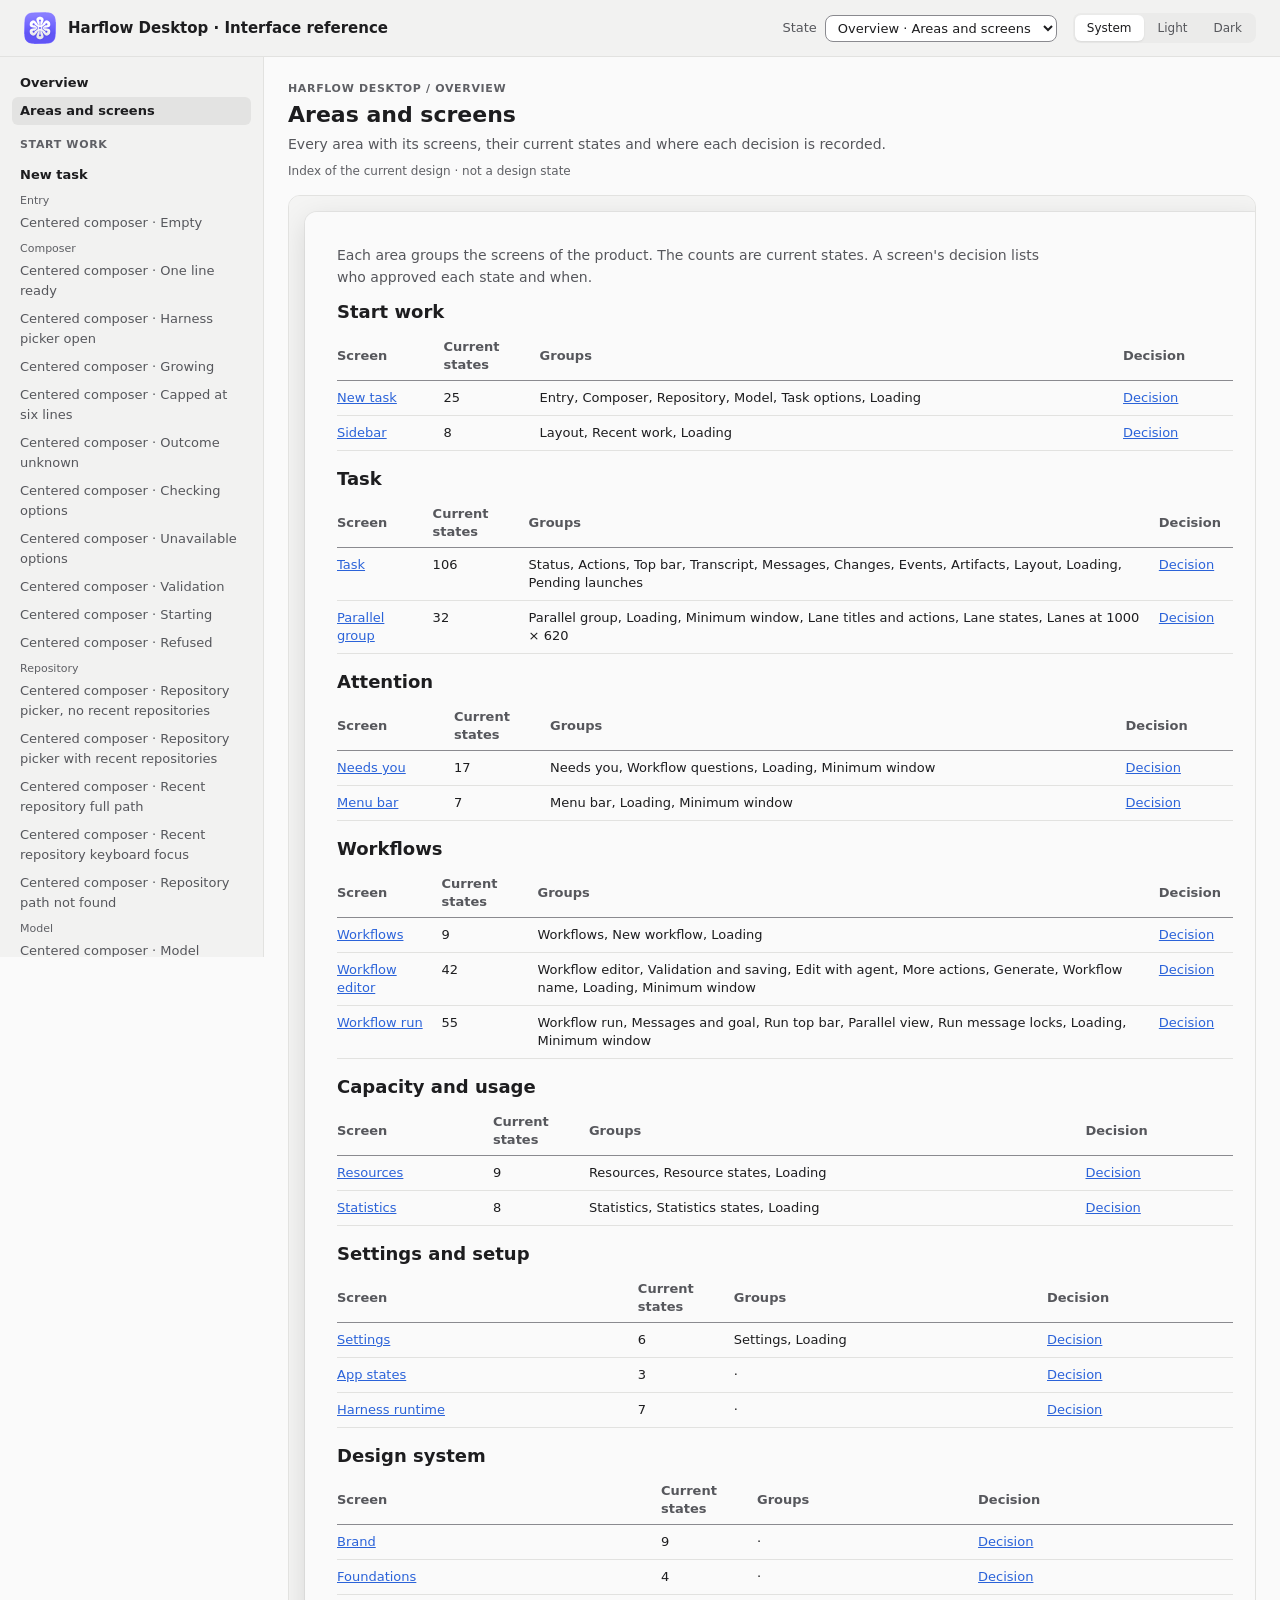
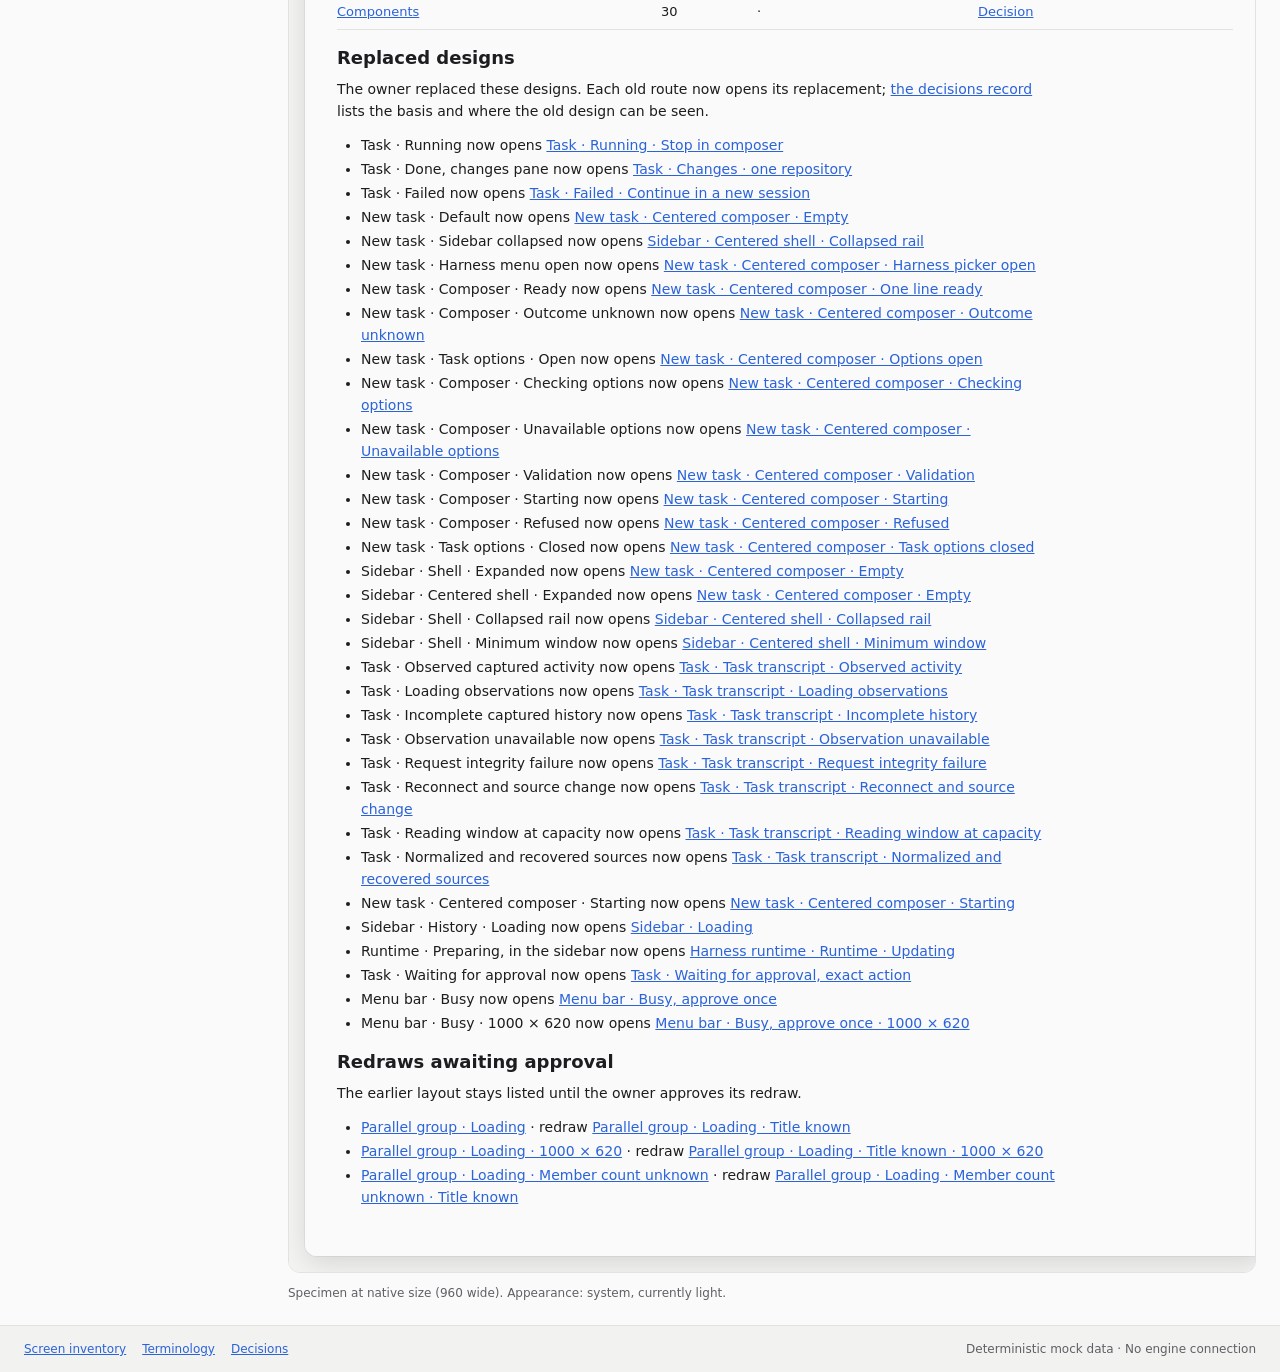
==== commit eadd22d5: "Draw provisional states for the open workflow-run questions Add provisional states, each with a 1000" ====
--- a/v2/index.html
+++ b/v2/index.html
@@ -23,6 +23,7 @@
 <link rel="stylesheet" href="styles/gap-workflow.css">
 <link rel="stylesheet" href="styles/gap-run-capacity.css">
 <link rel="stylesheet" href="styles/workflow-questions.css">
+<link rel="stylesheet" href="styles/run-questions.css">
 </head>
 <body>
 <div class="hdc-app">
@@ -111,6 +112,7 @@
 <script src="scripts/states-run-actions.js"></script>
 <script src="scripts/states-capacity-gaps.js"></script>
 <script src="scripts/states-workflow-questions.js"></script>
+<script src="scripts/states-run-questions.js"></script>
 <script src="scripts/catalog.js"></script>
 </body>
 </html>
--- a/v2/styles/m04-proposal.css
+++ b/v2/styles/m04-proposal.css
@@ -114,3 +114,24 @@
 /* A row the harness reports as its default carries a small neutral text tag after its label. */
 .hd-m04-combo__tag{flex:none;margin-left:auto;padding:0 6px;border-radius:var(--radius-full);background:var(--surface-hover);color:var(--text-secondary);font-size:11px;line-height:16px;font-weight:500}
 .hd-m04-model-note{display:flex;flex-direction:column;align-items:flex-start;gap:6px;margin:0;padding:0 4px;max-width:288px;box-sizing:border-box}
+/* Repository picker: HarflowMac's repository popover, 360 wide with 16 padding and 12 between rows. */
+.hd-m04-picker-menu.hd-m04-repo{width:360px;min-width:0;max-width:none;box-sizing:border-box;padding:16px;gap:12px;align-items:stretch}
+.hd-m04-repo__title{font-size:13px;line-height:18px;font-weight:600;color:var(--text)}
+.hd-m04-repo__field{display:flex;flex-direction:column;gap:4px}
+.hd-m04-repo__path{height:24px;font-size:13px}
+.hd-m04-repo__path.is-invalid{border-color:var(--danger)}
+.hd-m04-repo__error{color:var(--danger)}
+.hd-m04-status.is-error{color:var(--danger)}
+/* The Recent row: the label and one-line chips that wrap as whole chips, 6 apart. */
+.hd-m04-recents{display:flex;flex-wrap:wrap;align-items:center;gap:6px;min-width:0}
+.hd-m04-recents__label{font-size:12px;line-height:16px;color:var(--text-secondary)}
+.hd-m04-chip{position:relative;display:inline-flex;align-items:center;max-width:100%;min-width:0;box-sizing:border-box;padding:3px 8px;border:0;border-radius:var(--radius-full);background:var(--surface-hover);color:var(--text);font:inherit;font-size:12px;line-height:16px;cursor:pointer}
+.hd-m04-chip.is-selected{background:var(--accent-subtle);color:var(--accent)}
+.hd-m04-chip.is-focus{outline:2px solid var(--accent);outline-offset:3px}
+.hd-m04-chip:disabled{cursor:default;opacity:.55}
+.hd-m04-chip__label{min-width:0;overflow:hidden;text-overflow:ellipsis;white-space:nowrap}
+/* Where the frame leaves no room below the pill, the popover opens above it, as a native popover does. */
+.hd-m04-picker-menu.hd-m04-repo--above{top:auto;bottom:calc(100% + 6px)}
+/* Drawn stand-in for the native help tag of the hovered chip: below the chip, start-aligned; a long path wraps, as a help tag does. */
+.hd-m04-chip__tip{position:absolute;top:calc(100% + 6px);left:0;z-index:10;width:max-content;max-width:300px;white-space:normal;overflow-wrap:anywhere;pointer-events:none}
+.hd-m04-chip__tip--above{top:auto;bottom:calc(100% + 6px)}
--- a/v2/styles/run-questions.css
+++ b/v2/styles/run-questions.css
@@ -0,0 +1,33 @@
+/* Run questions (states-run-questions.js). Provisional workflow run drawings. Tokens only, so light and dark follow the theme. */
+
+/* More actions menu: anchored under the icon button at the right edge of the top bar. A disabled item keeps its reason readable. */
+.hd-rq-anchor{position:relative;display:inline-flex}
+.hd-rq-anchor>.hd-menu{position:absolute;top:calc(100% + 6px);right:0;z-index:5;width:max-content}
+.hd-rq-menu .hd-menu__item{text-decoration:none}
+.hd-rq-menu__item--off{cursor:default;pointer-events:none;align-items:flex-start}
+.hd-rq-menu__item--off .hd-rq-menu__label,.hd-rq-menu__item--off>.hd-i{opacity:.45}
+.hd-rq-menu__item--off>.hd-i{margin-top:2px}
+.hd-rq-menu__hint{color:var(--text-secondary);white-space:normal}
+
+/* Parallel view with the run pane: the lanes column shrinks and scrolls, the pane keeps its width. */
+.hd-rq-lanes{flex:1 1 0;min-width:0;min-height:0;display:flex;flex-direction:column}
+.hd-rq-disc{font-size:13px;line-height:18px;color:var(--text)}
+.hd-rq-disc summary{display:flex;align-items:center;gap:var(--space-1);cursor:pointer;font-weight:500;list-style:none}
+.hd-rq-disc summary::-webkit-details-marker{display:none}
+.hd-rq-disc summary .hd-i{color:var(--text-tertiary);transition:transform 120ms ease-out}
+.hd-rq-disc[open] summary .hd-i{transform:rotate(90deg)}
+.hd-rq-disc>*:not(summary){margin:var(--space-2) 0 0}
+.hd-rq-quote{margin:0;padding:var(--space-2) var(--space-3);border-radius:var(--radius-md);background:var(--surface-hover);font-size:13px;line-height:20px;overflow-wrap:anywhere}
+.hd-rq-plan{list-style:none;margin:0;padding:0;display:flex;flex-direction:column;gap:var(--space-2)}
+.hd-rq-plan li{display:flex;align-items:center;gap:var(--space-2);font-size:13px;line-height:18px}
+
+/* Held orchestrator conversation: the note and its one action. */
+.hd-rq-note{display:flex;flex-direction:column;gap:var(--space-2);padding:var(--space-3);border:1px solid var(--border);border-radius:var(--radius-md);background:var(--surface)}
+.hd-rq-note p{margin:0;font-size:13px;line-height:19px;color:var(--text-secondary)}
+
+/* Minimum window: the graph run keeps a 400 point canvas and the run pane narrows to what is left, no narrower than 220.
+   The existing sidebar, canvas, lanes and top bar meta treatments (minimum-frame.css) do the rest. */
+.hdc-specimen--minimum.hd-rq-min--graph .hd-split>.hd-canvas{flex:1 0 400px;min-width:400px}
+.hdc-specimen--minimum.hd-rq-min--graph .hd-split>.hd-pane{flex:0 1 460px!important;width:auto!important;min-width:220px;max-width:500px}
+.hdc-specimen--minimum.hd-rq-min--graph .hd-standalone__nodes{scrollbar-width:thin}
+.hdc-specimen--minimum.hd-rq-min--graph .hd-standalone__nodes>.hd-node{flex:0 0 200px}
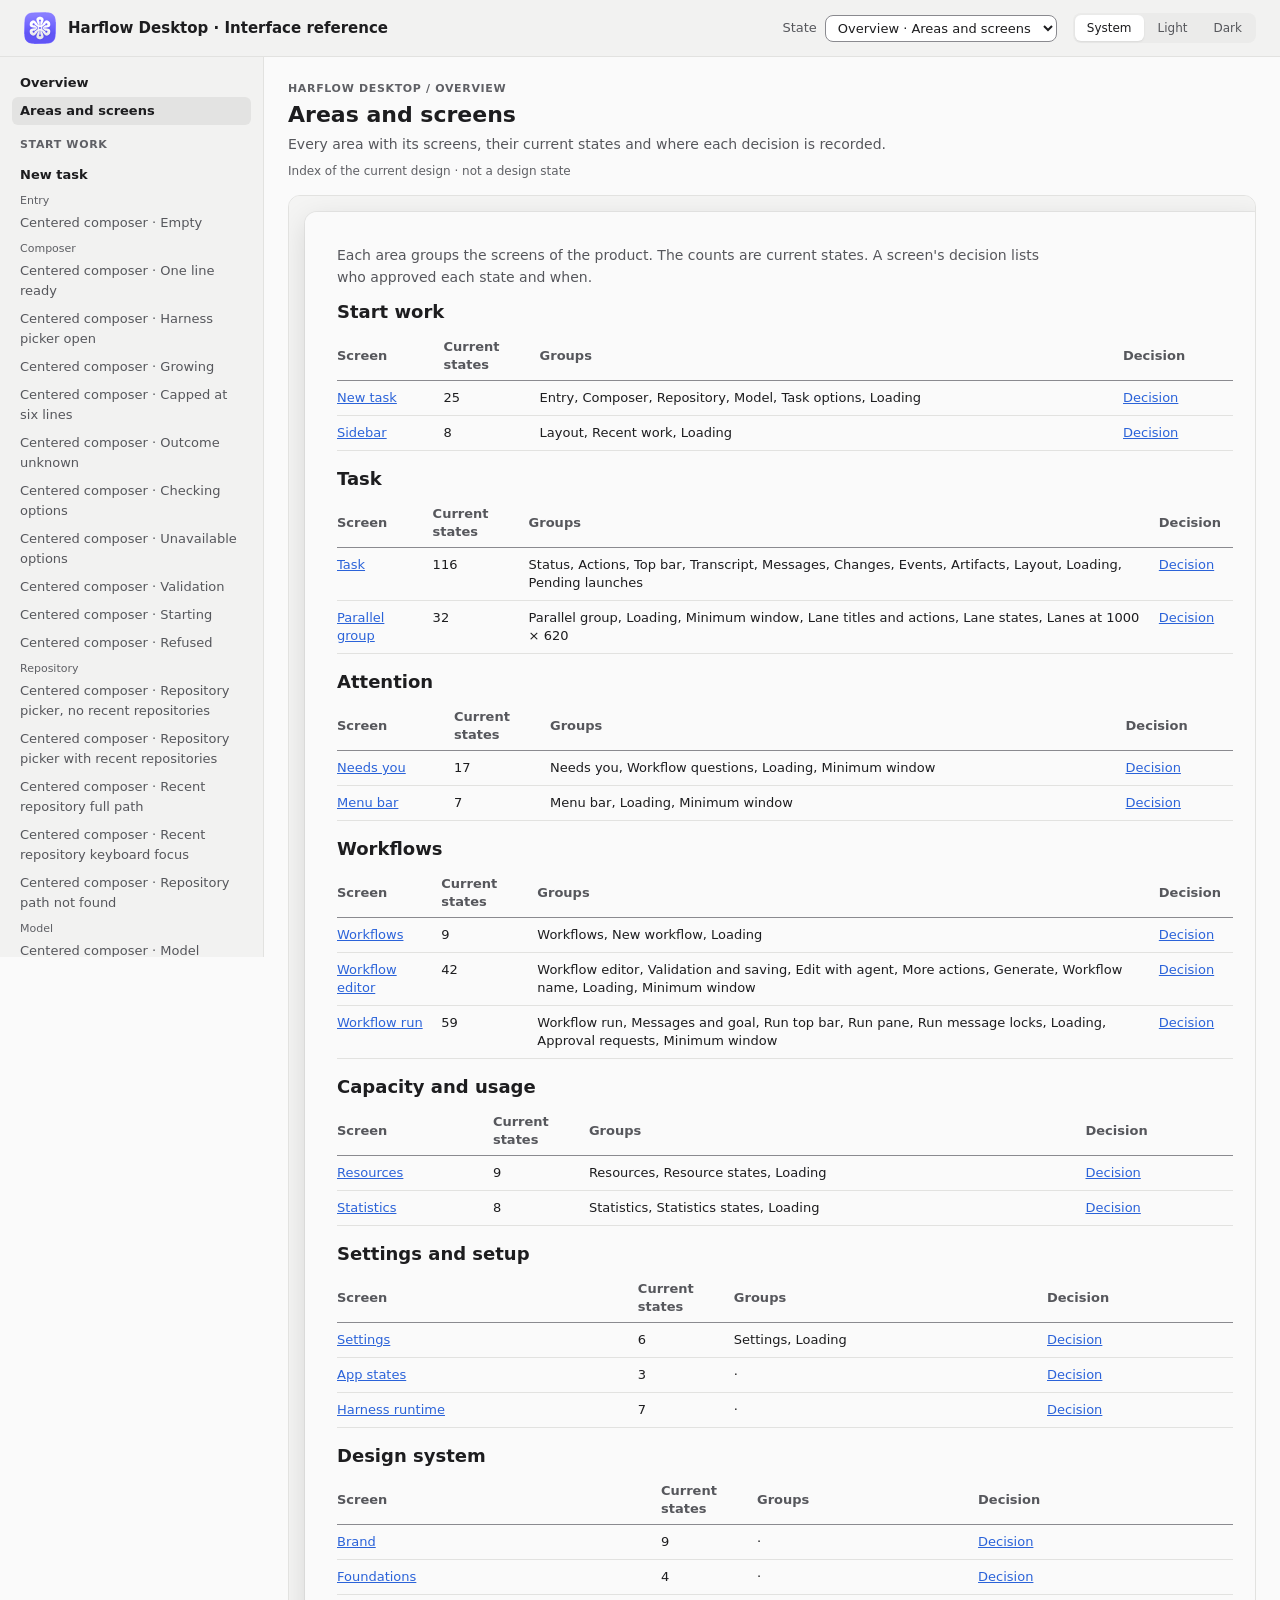
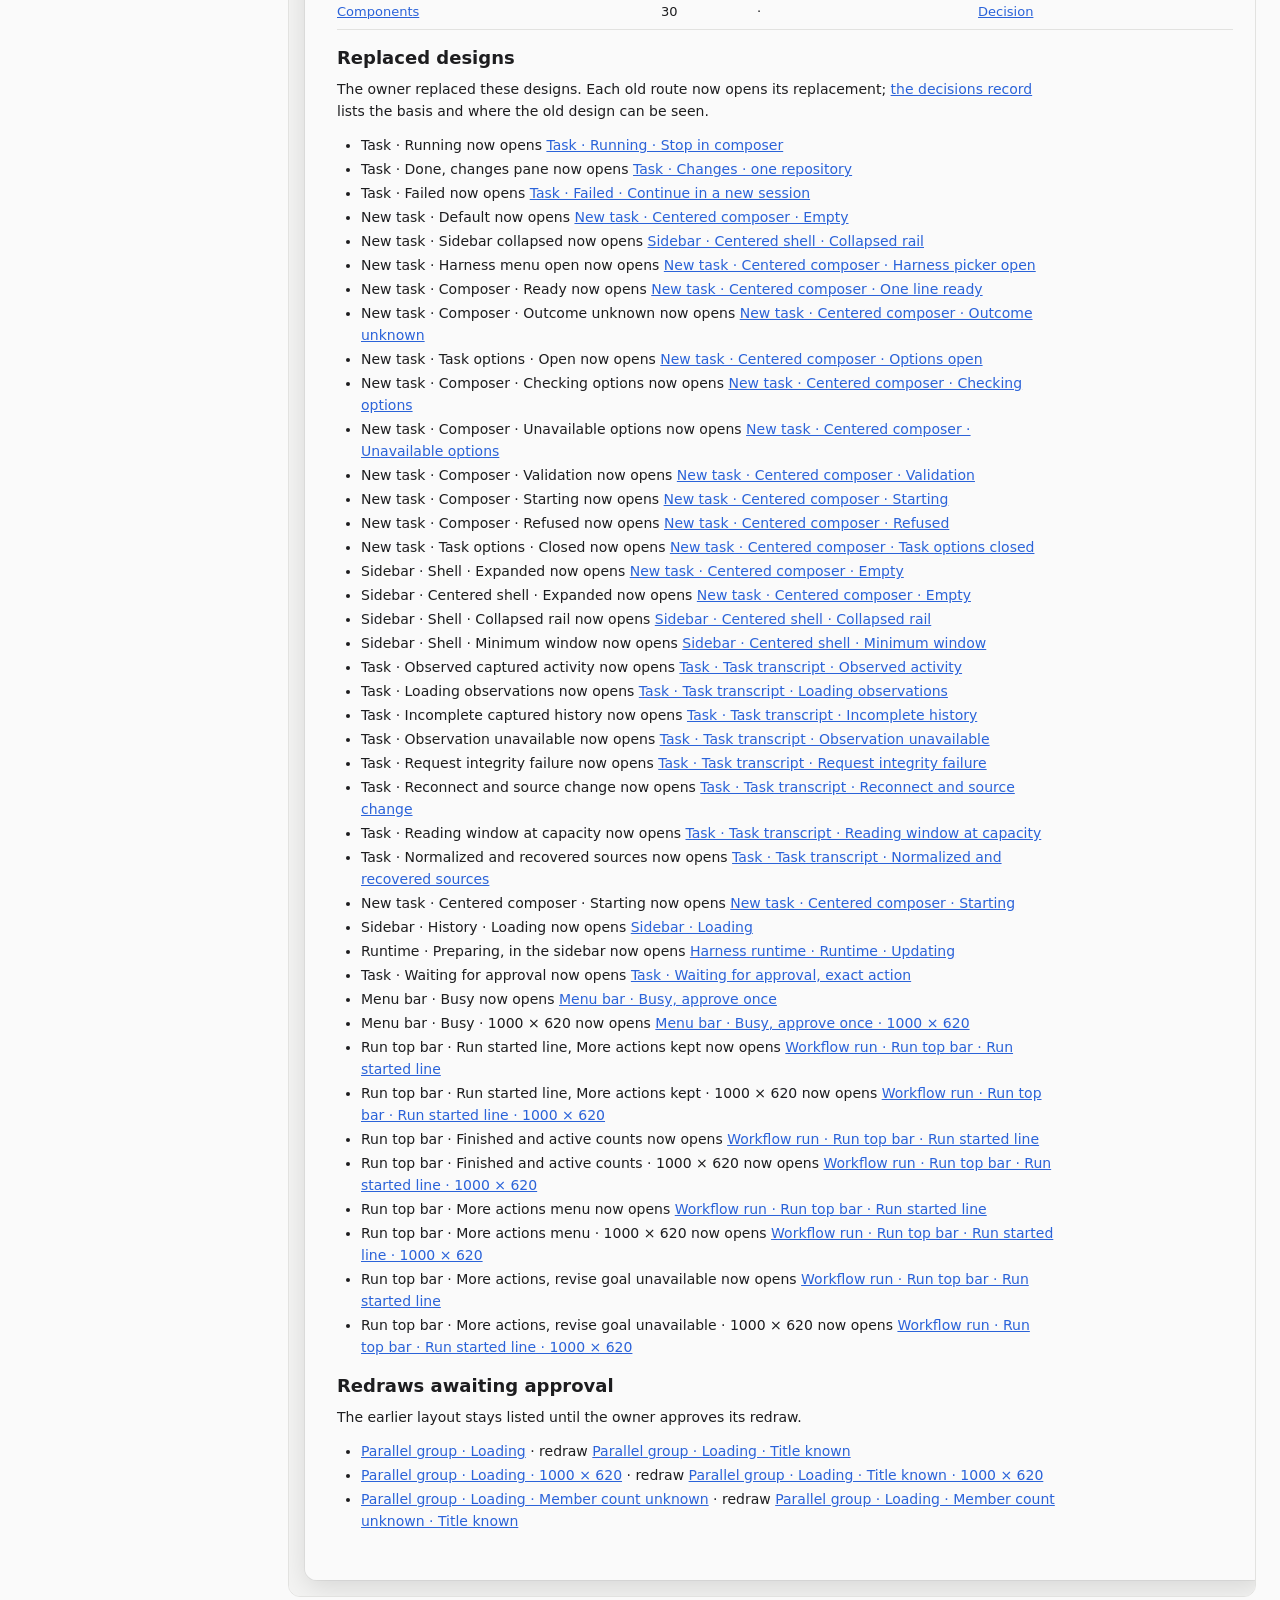
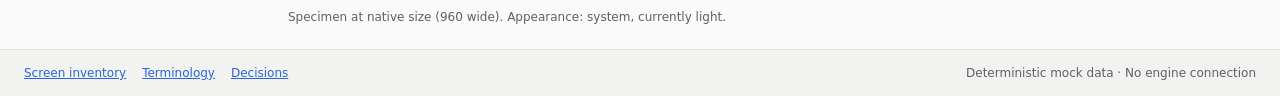
==== commit 5539168e: "Draw provisional inline panes and running composer controls" ====
--- a/v2/index.html
+++ b/v2/index.html
@@ -24,6 +24,7 @@
 <link rel="stylesheet" href="styles/gap-run-capacity.css">
 <link rel="stylesheet" href="styles/workflow-questions.css">
 <link rel="stylesheet" href="styles/run-questions.css">
+<link rel="stylesheet" href="styles/root-approvals.css">
 </head>
 <body>
 <div class="hdc-app">
@@ -113,6 +114,7 @@
 <script src="scripts/states-capacity-gaps.js"></script>
 <script src="scripts/states-workflow-questions.js"></script>
 <script src="scripts/states-run-questions.js"></script>
+<script src="scripts/states-root-approvals.js"></script>
 <script src="scripts/catalog.js"></script>
 </body>
 </html>
--- a/v2/styles/m05-proposal.css
+++ b/v2/styles/m05-proposal.css
@@ -150,3 +150,15 @@
 .hd-m05-barfig{margin:0}
 .hd-m05-barfig figcaption{margin-bottom:4px;font-size:12px}
 .hd-m05-barfig figcaption span{color:var(--text-secondary)}
+
+/* Provisional inline Task Detail specimens */
+.hd-m05-inline>summary{cursor:pointer;list-style:none}
+.hd-m05-inline>summary::-webkit-details-marker{display:none}
+.hd-m05-inline[open]>summary>.hd-i-chevron-right{transform:rotate(90deg)}
+.hd-m05-inline__diff{padding:0 6px 8px}
+.hd-m05-inline>summary:focus-visible,.hd-m05-events-proposal .hd-m05-facts>summary:focus-visible{outline:2px solid var(--accent);outline-offset:-2px;border-radius:var(--radius-sm)}
+.hd-m05-usage{display:grid;grid-template-columns:repeat(auto-fit,minmax(105px,1fr));gap:6px}
+.hd-m05-usage .hd-stat{padding:8px}
+.hd-m05-usage .hd-stat__value{font-size:16px;line-height:22px;overflow-wrap:anywhere}
+.hd-m05-composer-proposal [hidden]{display:none}
+.hd-m05-composer-proposal [data-m05-slot][aria-disabled="true"]{opacity:.45;cursor:default}
--- a/v2/styles/run-questions.css
+++ b/v2/styles/run-questions.css
@@ -1,13 +1,7 @@
-/* Run questions (states-run-questions.js). Provisional workflow run drawings. Tokens only, so light and dark follow the theme. */
+/* Run questions (states-run-questions.js). Workflow run drawings: run top bar, run pane, held conversations and message locks. Tokens only, so light and dark follow the theme. */
 
-/* More actions menu: anchored under the icon button at the right edge of the top bar. A disabled item keeps its reason readable. */
-.hd-rq-anchor{position:relative;display:inline-flex}
-.hd-rq-anchor>.hd-menu{position:absolute;top:calc(100% + 6px);right:0;z-index:5;width:max-content}
-.hd-rq-menu .hd-menu__item{text-decoration:none}
-.hd-rq-menu__item--off{cursor:default;pointer-events:none;align-items:flex-start}
-.hd-rq-menu__item--off .hd-rq-menu__label,.hd-rq-menu__item--off>.hd-i{opacity:.45}
-.hd-rq-menu__item--off>.hd-i{margin-top:2px}
-.hd-rq-menu__hint{color:var(--text-secondary);white-space:normal}
+/* Run pane toggle: the Mac quiet button style, selected while the pane is shown. */
+.hd-rq-toggle.is-active{background:var(--surface-active);color:var(--text)}
 
 /* Parallel view with the run pane: the lanes column shrinks and scrolls, the pane keeps its width. */
 .hd-rq-lanes{flex:1 1 0;min-width:0;min-height:0;display:flex;flex-direction:column}
@@ -31,3 +25,5 @@
 .hdc-specimen--minimum.hd-rq-min--graph .hd-split>.hd-pane{flex:0 1 460px!important;width:auto!important;min-width:220px;max-width:500px}
 .hdc-specimen--minimum.hd-rq-min--graph .hd-standalone__nodes{scrollbar-width:thin}
 .hdc-specimen--minimum.hd-rq-min--graph .hd-standalone__nodes>.hd-node{flex:0 0 200px}
+/* The run pane of the Graph view keeps the Mac default sidebar width of 288 and narrows to what is left, no narrower than 220. */
+.hdc-specimen--minimum.hd-rq-min--graph.hd-rq-min--run .hd-split>.hd-pane{flex:0 1 288px!important}
--- a/v2/styles/root-approvals.css
+++ b/v2/styles/root-approvals.css
@@ -0,0 +1,14 @@
+/* Root approvals grow in the pane's existing scroll flow. */
+.hd-root-approvals{display:flex;flex-direction:column;gap:var(--space-2);min-width:0;flex:none}
+.hd-root-approval{flex:none;min-width:0}
+.hd-root-approval summary{cursor:pointer;list-style:none;align-items:flex-start}
+.hd-root-approval summary::-webkit-details-marker{display:none}
+.hd-root-approval summary:focus-visible{outline:2px solid var(--accent);outline-offset:-2px}
+.hd-root-approval__summary{display:flex;flex:1;min-width:0;flex-direction:column;gap:2px}
+.hd-root-approval__summary .hd-approval__src{margin:0;overflow-wrap:anywhere}
+.hd-root-approval__command{font-family:var(--font-mono);font-size:12px;font-weight:400;color:var(--text);overflow-wrap:anywhere}
+.hd-root-approval__chevron{flex:none;transition:transform .2s}
+.hd-root-approval[open] .hd-root-approval__chevron{transform:rotate(90deg)}
+.hd-root-approval .hd-approval__body p{margin:0;font-size:13px;line-height:20px;overflow-wrap:anywhere}
+.hd-root-approval .hd-approval__actions{flex-wrap:wrap}
+@media (prefers-reduced-motion:reduce){.hd-root-approval__chevron{transition:none}}
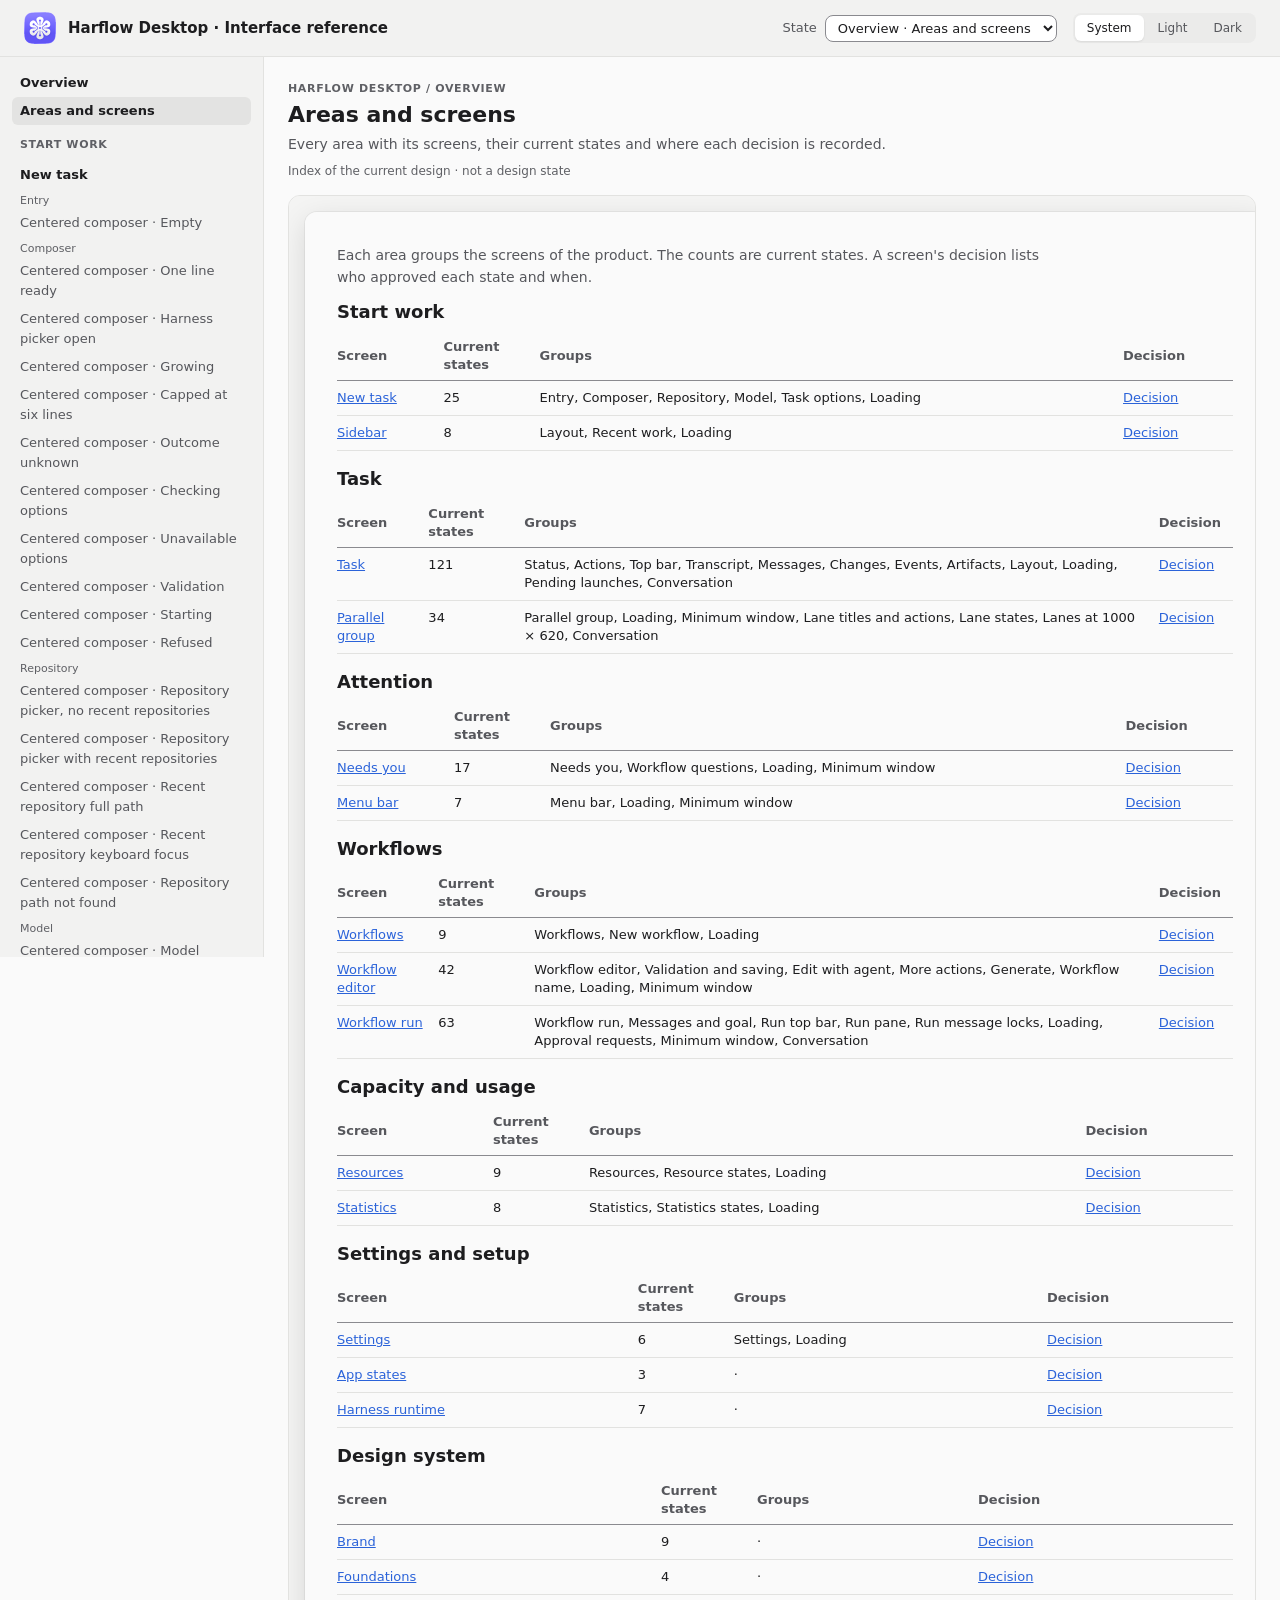
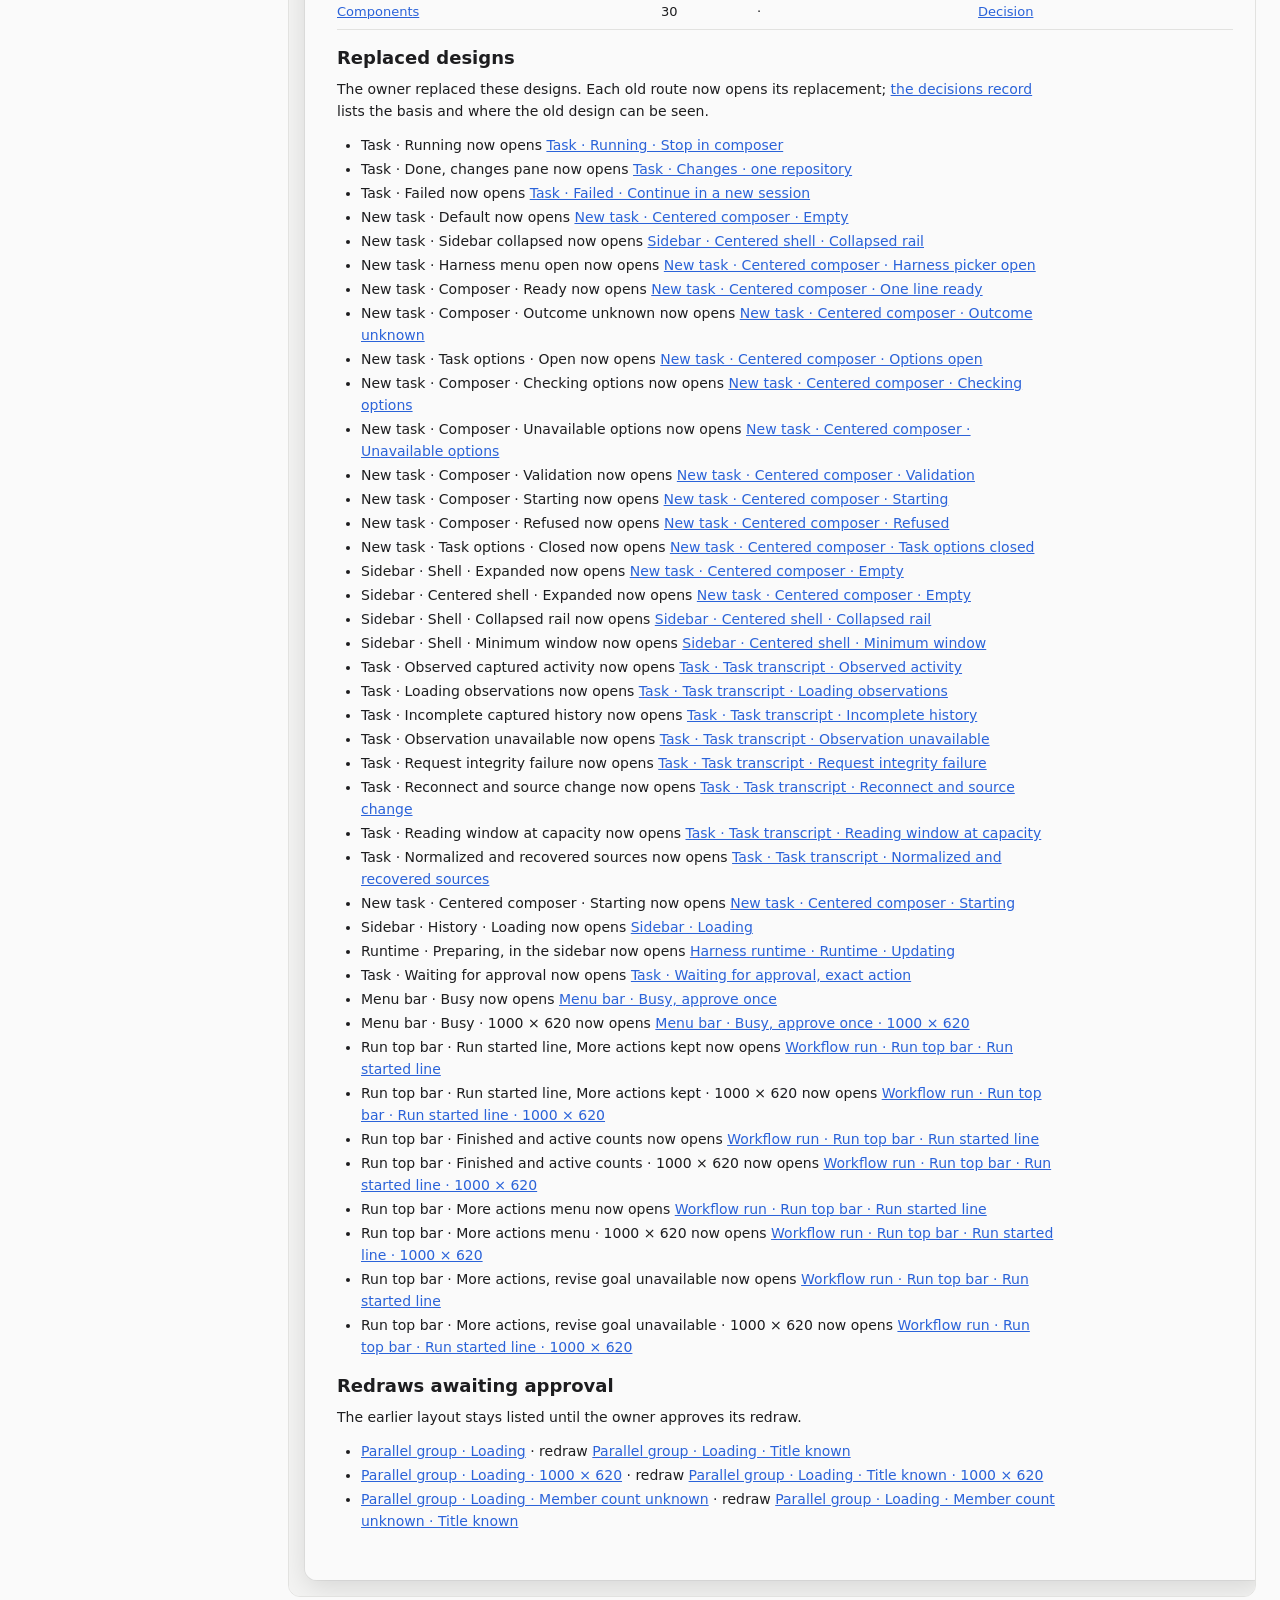
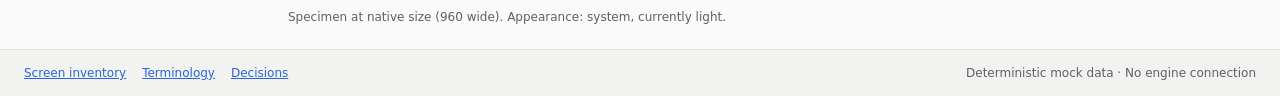
==== commit f345556a: "Draw a tighter task composer boundary" ====
--- a/v2/index.html
+++ b/v2/index.html
@@ -25,6 +25,7 @@
 <link rel="stylesheet" href="styles/workflow-questions.css">
 <link rel="stylesheet" href="styles/run-questions.css">
 <link rel="stylesheet" href="styles/root-approvals.css">
+<link rel="stylesheet" href="styles/composer-edge.css">
 </head>
 <body>
 <div class="hdc-app">
@@ -115,6 +116,7 @@
 <script src="scripts/states-workflow-questions.js"></script>
 <script src="scripts/states-run-questions.js"></script>
 <script src="scripts/states-root-approvals.js"></script>
+<script src="scripts/states-composer-edge.js"></script>
 <script src="scripts/catalog.js"></script>
 </body>
 </html>
--- a/v2/styles/composer-edge.css
+++ b/v2/styles/composer-edge.css
@@ -0,0 +1,11 @@
+/* Scoped to provisional composer edge companions. */
+.hd-composer-edge-fixture .hd-composer-edge-viewport{position:relative;flex:1 1 auto;min-height:0;display:flex;flex-direction:column}
+.hd-composer-edge-fixture .hd-composer-edge-viewport > .hd-scroll,
+.hd-composer-edge-fixture .hd-composer-edge-viewport > .hd-lane__body{flex:1 1 auto;min-height:0}
+.hd-composer-edge-fixture .hd-composer-edge-viewport.has-more::after{content:"";position:absolute;bottom:0;left:0;right:var(--space-4);height:var(--space-4);background:linear-gradient(to bottom,transparent,var(--bg));pointer-events:none}
+.hd-composer-edge-fixture .hd-m05-composer{padding-top:var(--space-1)}
+.hd-composer-edge-fixture .hd-lane__foot{padding-top:var(--space-1)}
+.hd-composer-edge-fixture .hd-pane > .hd-composer-edge-viewport + div{padding-top:var(--space-1)!important}
+/* This specimen isolates the shared column; surrounding group/embedded chrome is not drawn. */
+.hd-composer-edge-partial > .hd-sidebar,
+.hd-composer-edge-partial .hd-m05-main > .hd-m05-bar{display:none}
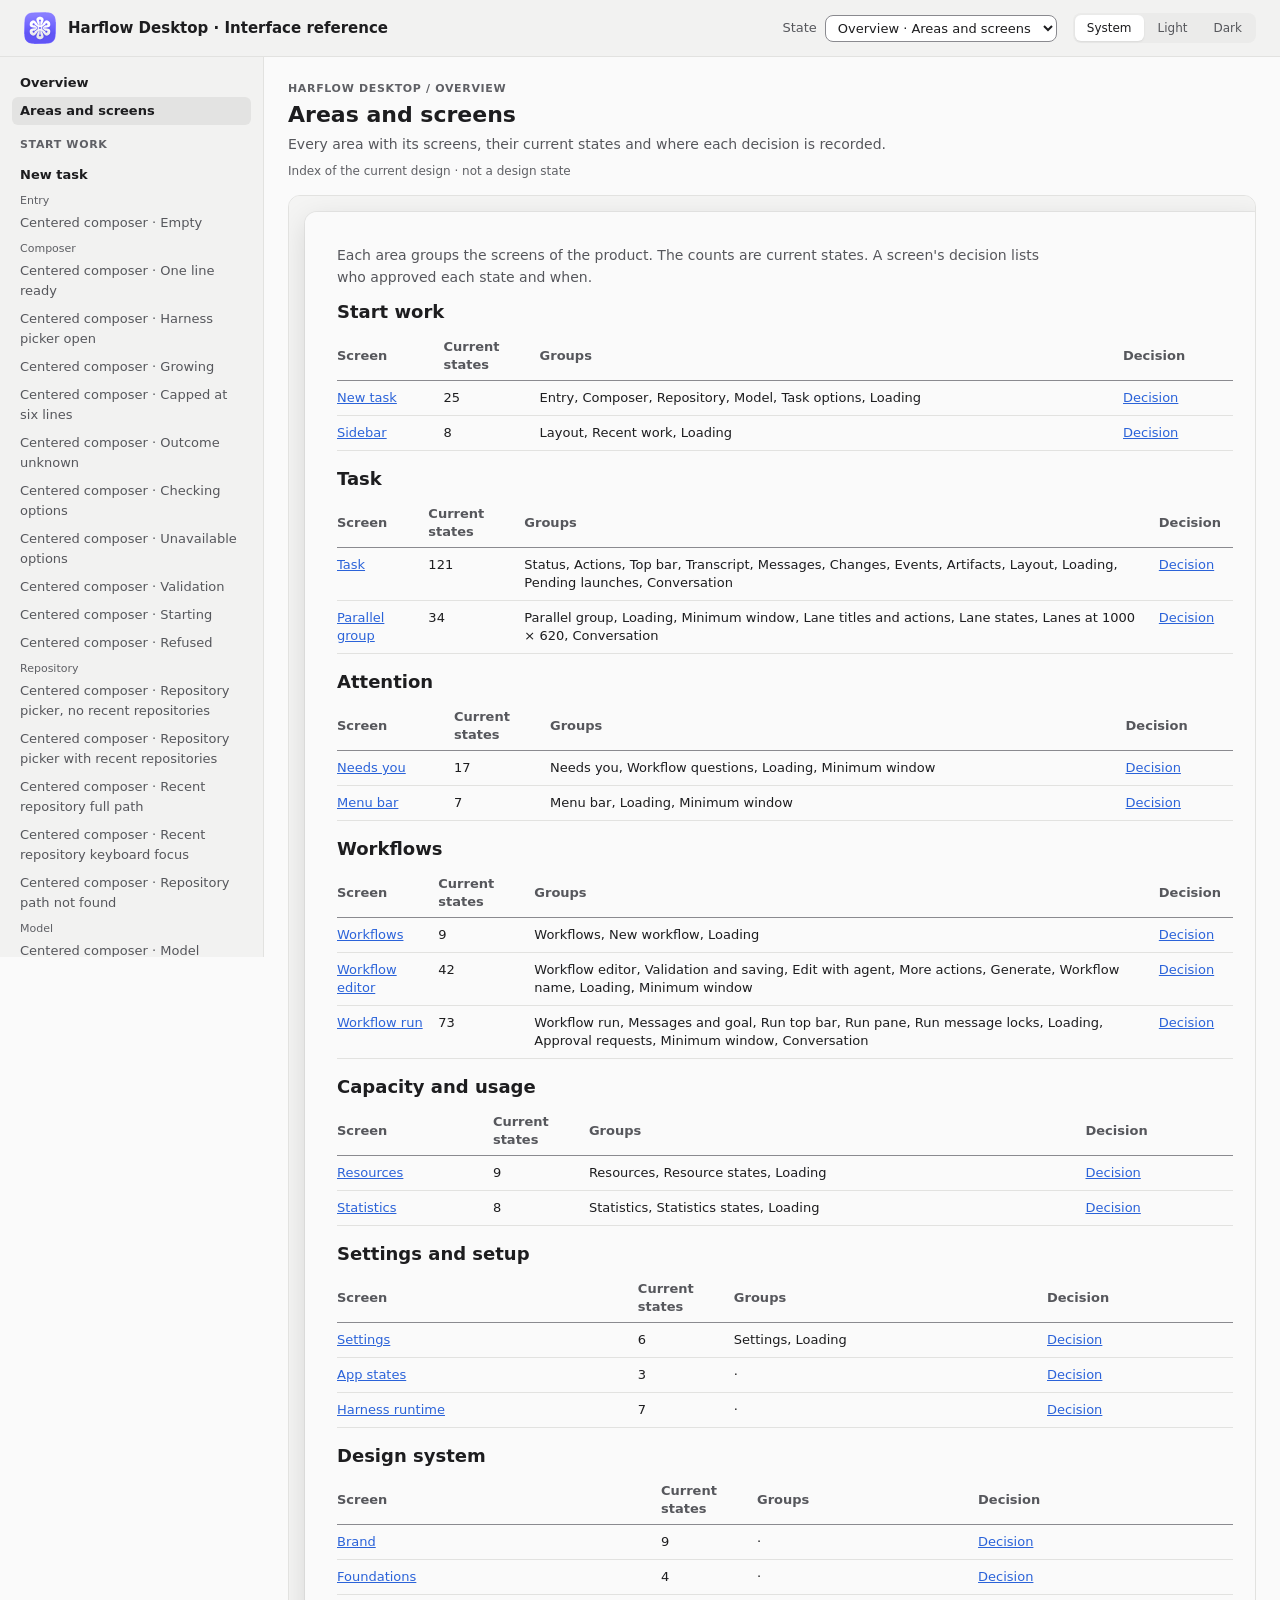
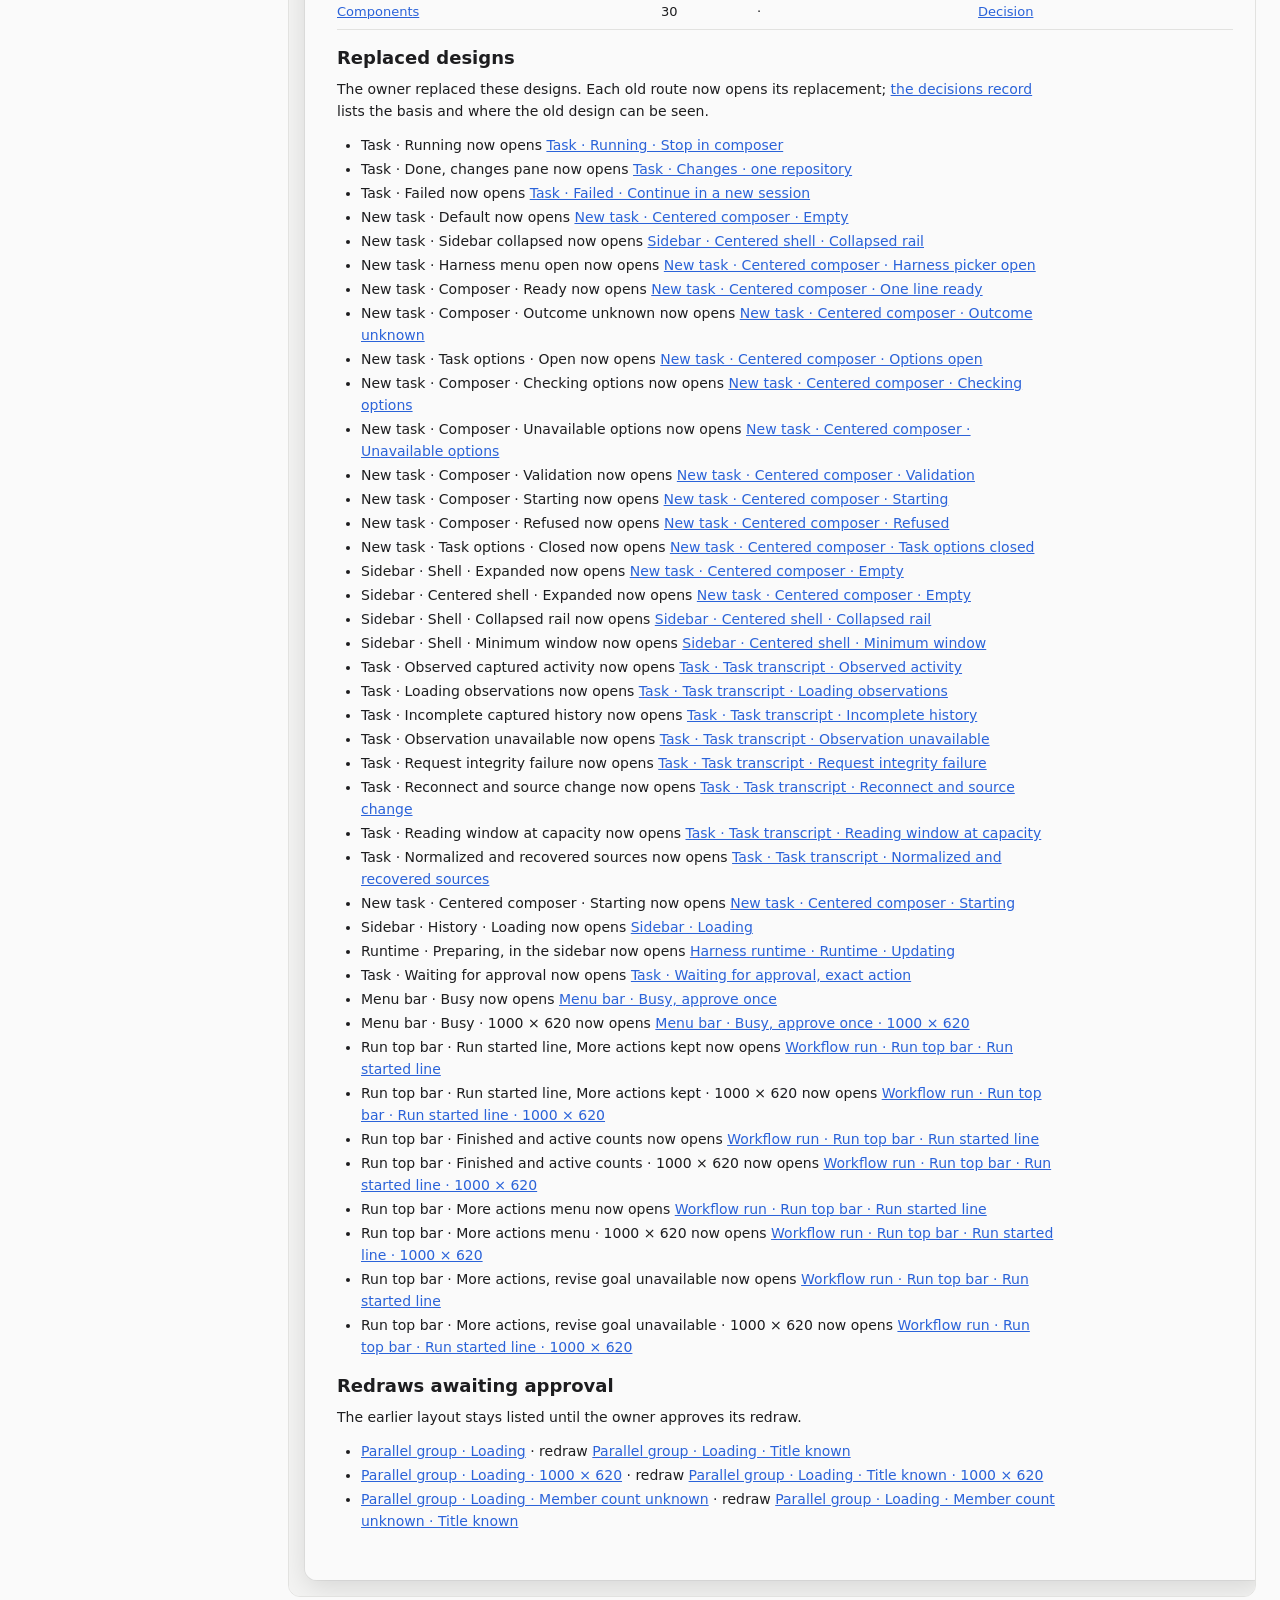
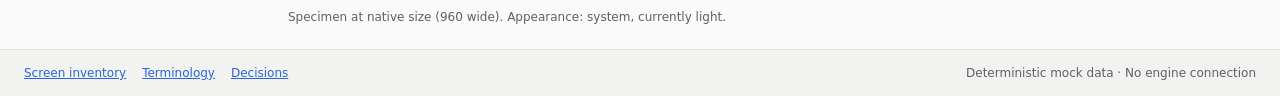
==== commit eff5f443: "Draw inline approvals in the selected workflow inspector" ====
--- a/v2/index.html
+++ b/v2/index.html
@@ -26,6 +26,7 @@
 <link rel="stylesheet" href="styles/run-questions.css">
 <link rel="stylesheet" href="styles/root-approvals.css">
 <link rel="stylesheet" href="styles/composer-edge.css">
+<link rel="stylesheet" href="styles/inspector-approvals.css">
 </head>
 <body>
 <div class="hdc-app">
@@ -117,6 +118,7 @@
 <script src="scripts/states-run-questions.js"></script>
 <script src="scripts/states-root-approvals.js"></script>
 <script src="scripts/states-composer-edge.js"></script>
+<script src="scripts/states-inspector-approvals.js"></script>
 <script src="scripts/catalog.js"></script>
 </body>
 </html>
--- a/v2/styles/inspector-approvals.css
+++ b/v2/styles/inspector-approvals.css
@@ -0,0 +1,10 @@
+/* Scoped to the provisional selected-inspector companions. */
+.hd-inspector-approvals-fixture .hd-root-approval__summary,
+.hd-inspector-approvals-fixture .hd-approval__body,
+.hd-inspector-approvals-fixture .hd-approval__cmd,
+.hd-inspector-approvals-fixture .hd-tool__body,
+.hd-inspector-approvals-fixture .hd-tool__summary{min-width:0;overflow-wrap:anywhere}
+.hd-inspector-approvals-fixture .hd-pane .hd-tool__body{max-height:none;overflow:visible;white-space:pre-wrap}
+.hd-inspector-approvals-fixture .hd-pane .hd-tool__summary{overflow:visible;white-space:normal;text-overflow:clip}
+.hd-inspector-approvals-fixture .hd-inspector-approvals__queue{flex:none;padding:0 0 var(--space-2)}
+.hd-inspector-approvals-fixture .hd-inspector-approvals__heading{margin:0;padding-top:var(--space-3);font-size:14px;line-height:20px}
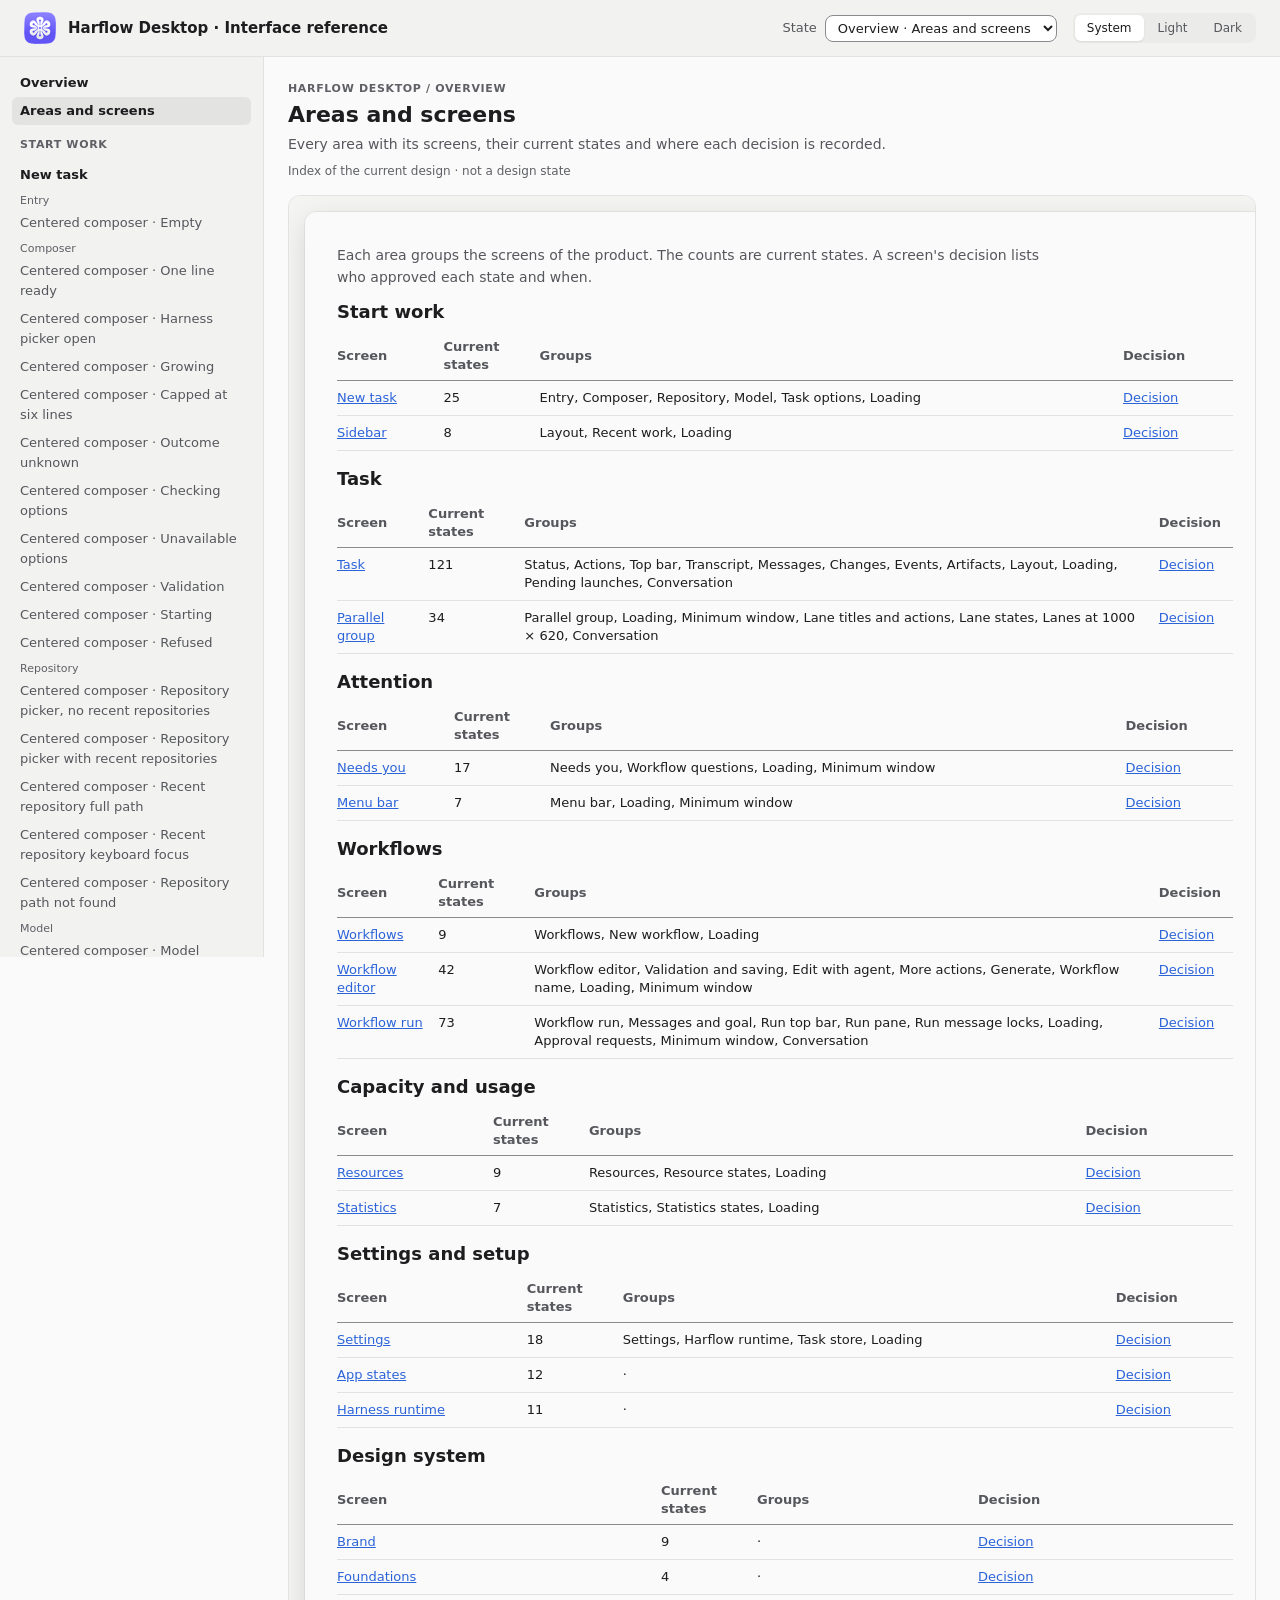
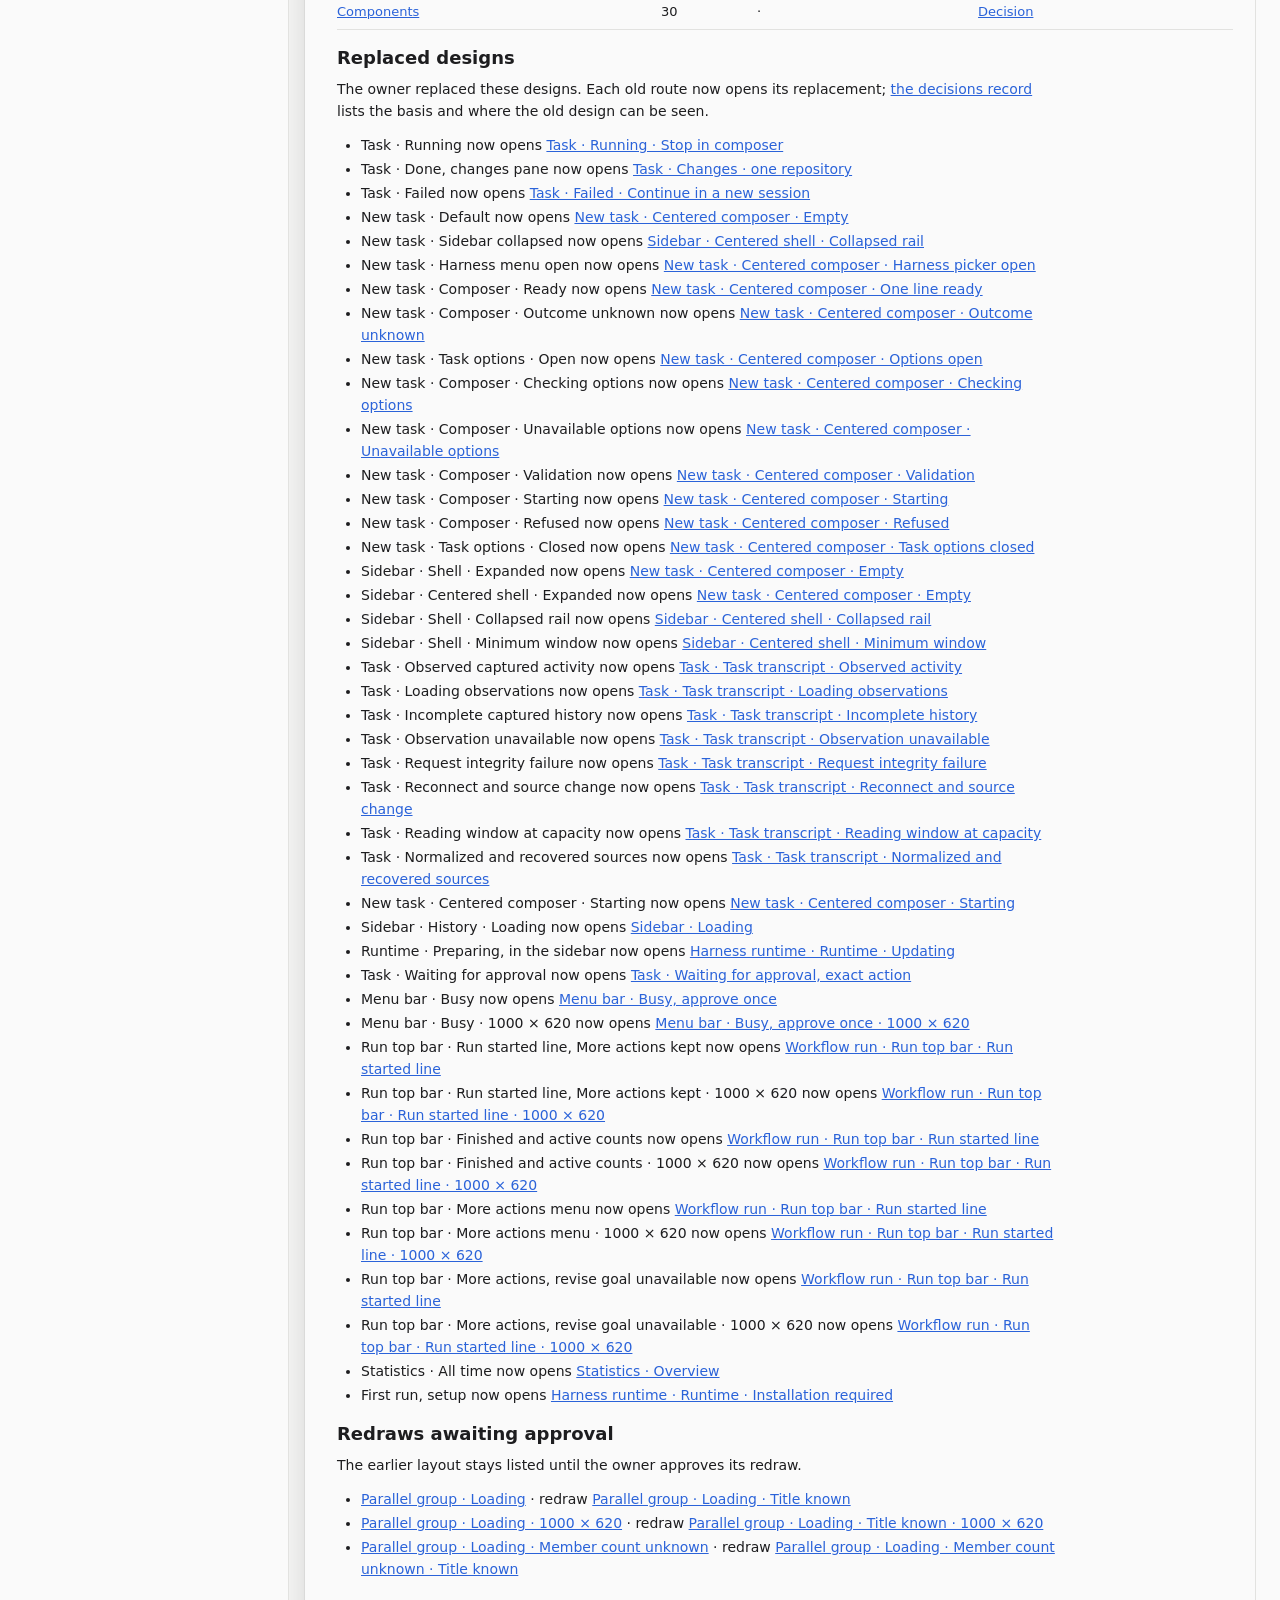
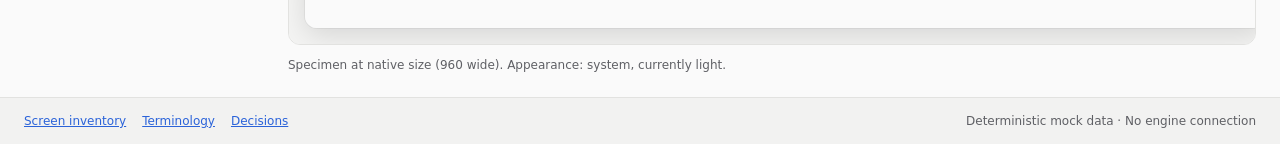
==== commit 8e3e5b72: "Draw provisional engine and runtime states Add provisional states for the engine and runtime prerequ" ====
--- a/v2/index.html
+++ b/v2/index.html
@@ -27,6 +27,7 @@
 <link rel="stylesheet" href="styles/root-approvals.css">
 <link rel="stylesheet" href="styles/composer-edge.css">
 <link rel="stylesheet" href="styles/inspector-approvals.css">
+<link rel="stylesheet" href="styles/engine-runtime.css">
 </head>
 <body>
 <div class="hdc-app">
@@ -119,6 +120,7 @@
 <script src="scripts/states-root-approvals.js"></script>
 <script src="scripts/states-composer-edge.js"></script>
 <script src="scripts/states-inspector-approvals.js"></script>
+<script src="scripts/states-engine-runtime.js"></script>
 <script src="scripts/catalog.js"></script>
 </body>
 </html>
--- a/v2/styles/inspector-approvals.css
+++ b/v2/styles/inspector-approvals.css
@@ -6,5 +6,6 @@
 .hd-inspector-approvals-fixture .hd-tool__summary{min-width:0;overflow-wrap:anywhere}
 .hd-inspector-approvals-fixture .hd-pane .hd-tool__body{max-height:none;overflow:visible;white-space:pre-wrap}
 .hd-inspector-approvals-fixture .hd-pane .hd-tool__summary{overflow:visible;white-space:normal;text-overflow:clip}
-.hd-inspector-approvals-fixture .hd-inspector-approvals__queue{flex:none;padding:0 0 var(--space-2)}
+.hd-inspector-approvals-fixture .hd-pane > .hd-pane__head{flex:none}
+.hd-inspector-approvals-fixture .hd-scroll > .hd-msgq--pending{flex:none;margin-block-start:auto}
 .hd-inspector-approvals-fixture .hd-inspector-approvals__heading{margin:0;padding-top:var(--space-3);font-size:14px;line-height:20px}
--- a/v2/styles/engine-runtime.css
+++ b/v2/styles/engine-runtime.css
@@ -0,0 +1,26 @@
+/* Engine and runtime states (states-engine-runtime.js). Tokens only, so light and dark follow the theme. */
+
+/* Detail rows: a small label over a monospace value, as the Mac task store panel draws them. */
+.hd-ev-details{display:flex;flex-direction:column;gap:var(--space-3)}
+.hd-ev-detail{display:flex;flex-direction:column;gap:var(--space-1);min-width:0}
+.hd-ev-mono{font-family:var(--font-mono, ui-monospace, SFMono-Regular, Menlo, monospace);font-size:12px;line-height:18px;color:var(--text);overflow-wrap:anywhere;user-select:text}
+.hd-ev-msg{margin:0;font-size:13px;line-height:20px;color:var(--text-secondary);overflow-wrap:anywhere}
+.hd-ev-warn{display:inline-flex;color:var(--warning)}
+.hd-ev-disabled{opacity:.55}
+.hd-m04-gate.hd-ev-gate .hd-ev-details{margin-top:var(--space-1)}
+.hd-m04-gate.hd-ev-gate [role="status"]:empty{display:none}
+.hd-m04-gate.hd-ev-gate [role="status"]{color:var(--text-secondary);overflow-wrap:anywhere}
+.hd-m04-gate.hd-ev-gate [role="status"] code,.hd-ev-tip code{font-family:var(--font-mono, ui-monospace, SFMono-Regular, Menlo, monospace);font-size:.95em}
+
+/* Sidebar note above the lists when the last refresh failed. */
+.hd-ev-note{display:flex;align-items:center;gap:var(--space-2);margin:0 var(--space-2) var(--space-2);padding:var(--space-2) var(--space-2) var(--space-2) var(--space-3);border-radius:var(--radius-md);background:var(--danger-subtle);font-size:13px;line-height:18px;color:var(--text)}
+.hd-ev-note>span{flex:1;min-width:0}
+.hd-sidebar__scroll>.hd-ev-note{margin-top:var(--space-1)}
+
+/* Sidebar link of an unusable task store. */
+.hd-nav-item.hd-ev-attention .hd-i{color:var(--warning)}
+
+/* Title bar connection dot and its help tag, drawn open. */
+.hd-ev-conn{position:relative;display:flex;align-items:center;padding:0 var(--space-2)}
+.hd-ev-dot{width:8px;height:8px;border-radius:var(--radius-full);background:var(--danger);flex:none}
+.hd-ev-tip{position:absolute;top:calc(100% + 4px);right:var(--space-2);z-index:5;white-space:nowrap}
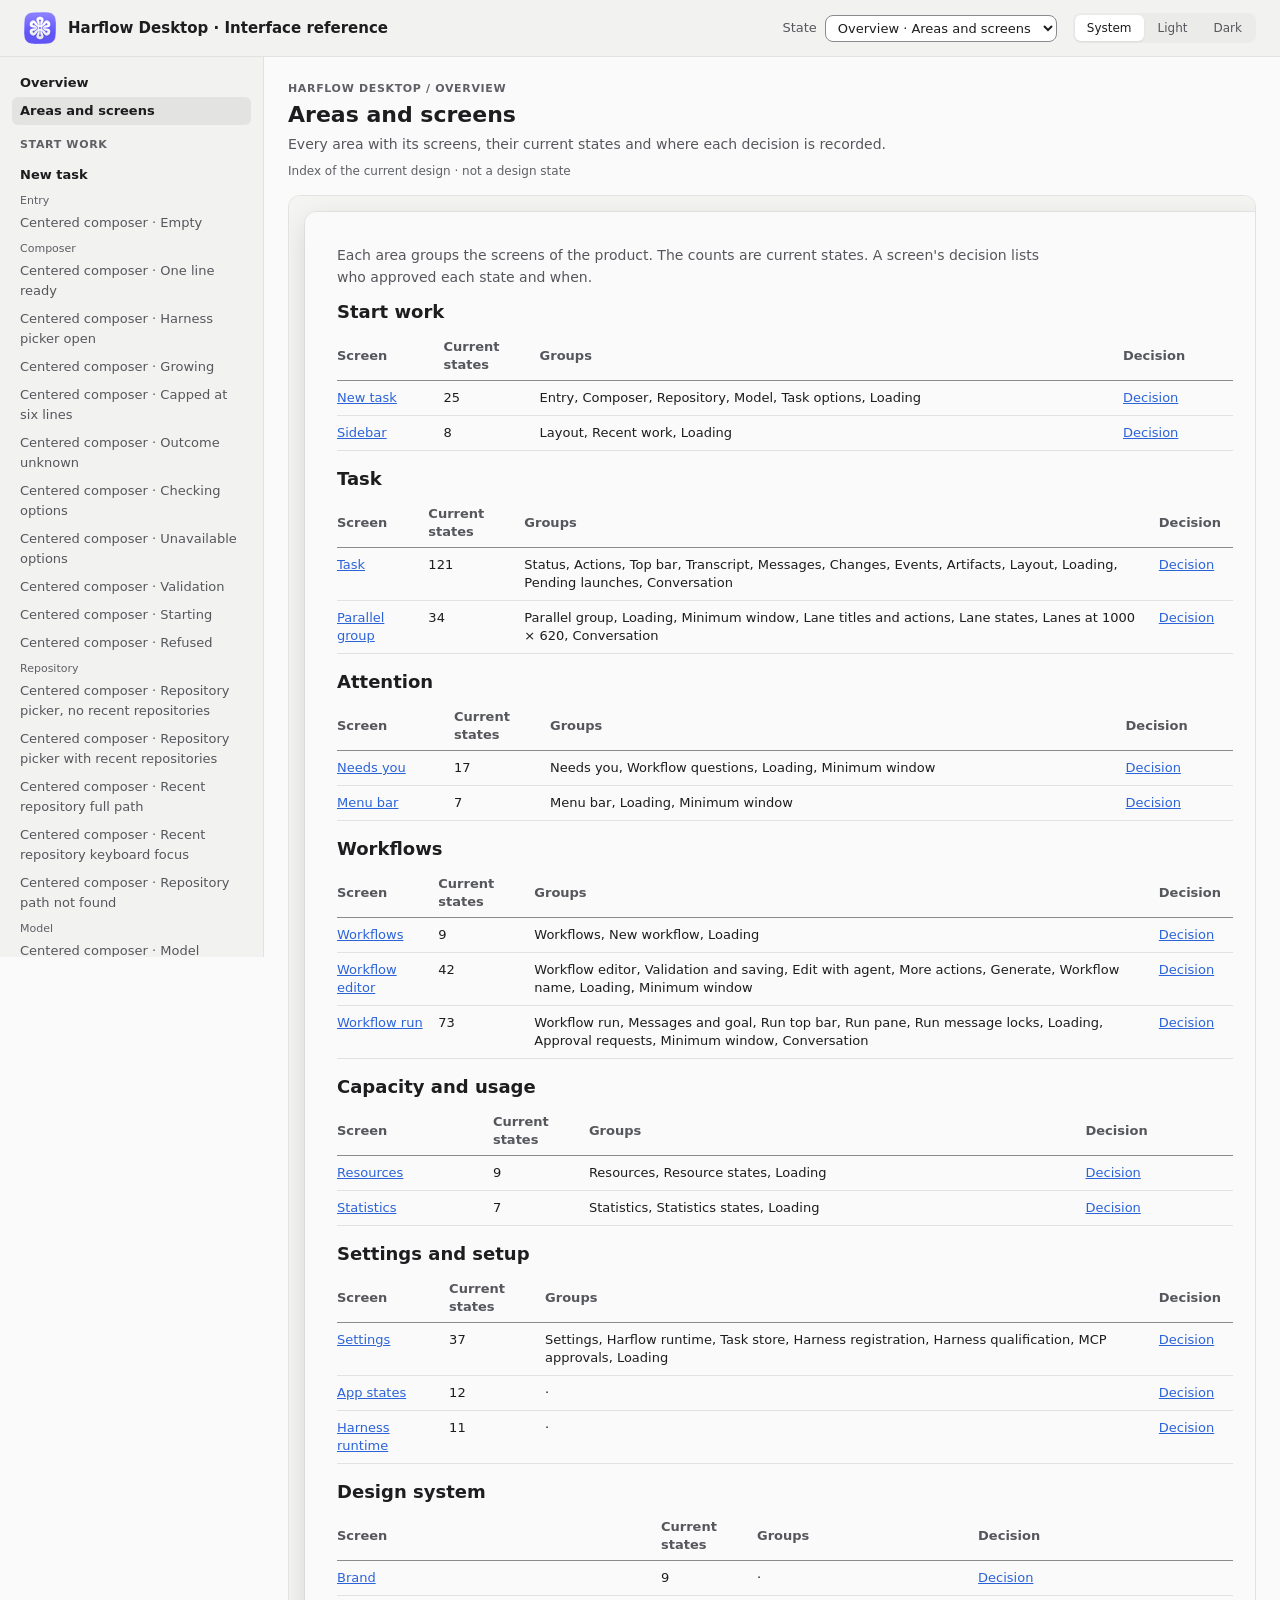
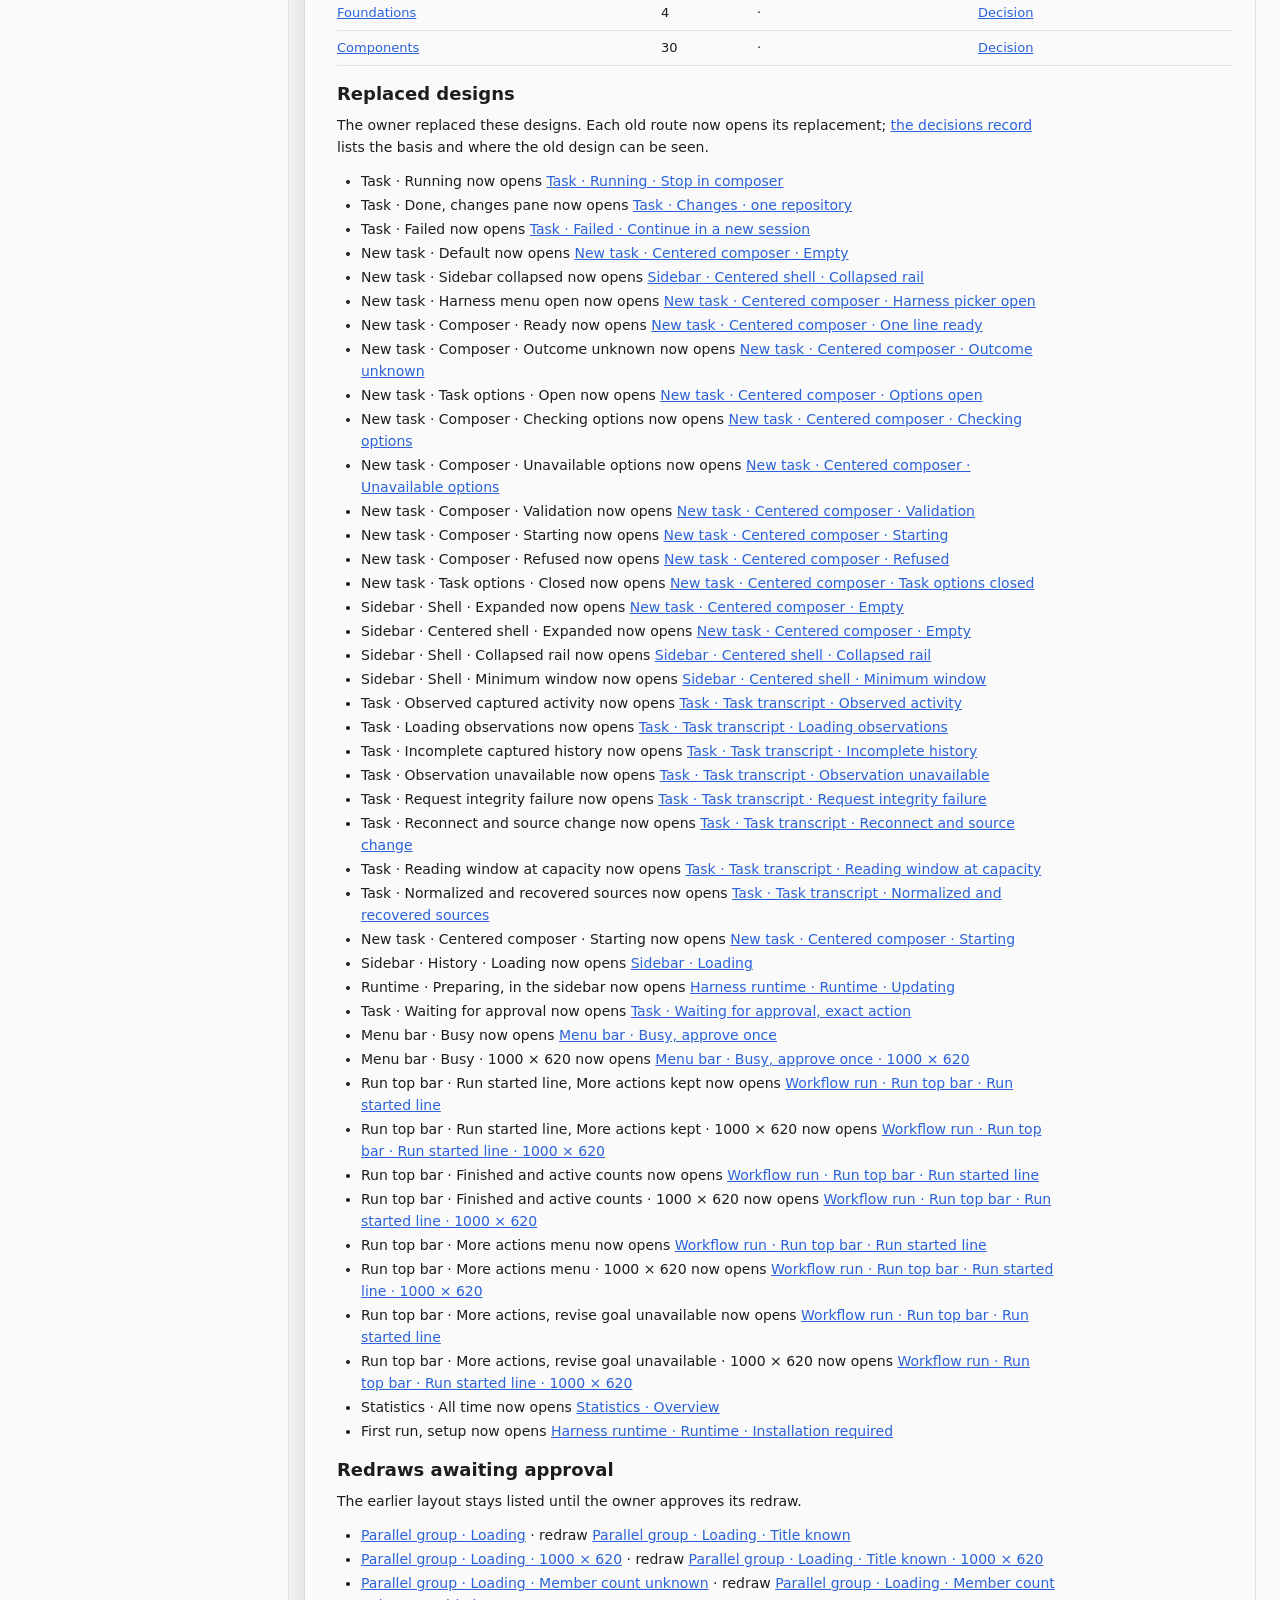
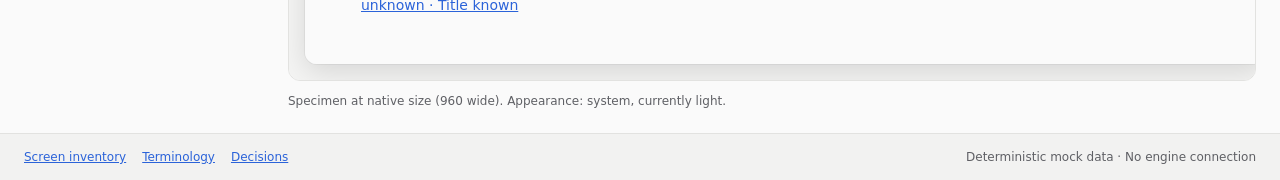
==== commit 76a680d5: "Draw provisional harness settings states Add provisional Settings states for harness registration (r" ====
--- a/v2/index.html
+++ b/v2/index.html
@@ -28,6 +28,7 @@
 <link rel="stylesheet" href="styles/composer-edge.css">
 <link rel="stylesheet" href="styles/inspector-approvals.css">
 <link rel="stylesheet" href="styles/engine-runtime.css">
+<link rel="stylesheet" href="styles/harness-settings.css">
 </head>
 <body>
 <div class="hdc-app">
@@ -121,6 +122,7 @@
 <script src="scripts/states-composer-edge.js"></script>
 <script src="scripts/states-inspector-approvals.js"></script>
 <script src="scripts/states-engine-runtime.js"></script>
+<script src="scripts/states-harness-settings.js"></script>
 <script src="scripts/catalog.js"></script>
 </body>
 </html>
--- a/v2/styles/harness-settings.css
+++ b/v2/styles/harness-settings.css
@@ -0,0 +1,20 @@
+/* Harness registration, qualification and MCP approval states (states-harness-settings.js). Every selector is a new
+   hd-hs- class, so no approved state changes. Tokens only, so light and dark follow the theme. */
+.hd-hs-block{display:flex;flex-direction:column;align-items:flex-start;gap:var(--space-2);padding:var(--space-4) 0;border-top:1px solid var(--border);border-bottom:1px solid var(--border)}
+.hd-hs-sentence{margin:0;font-size:13px;line-height:20px;color:var(--text)}
+.hd-hs-message{margin:0;font-size:12px;line-height:18px;color:var(--text-secondary);overflow-wrap:anywhere}
+.hd-hs-error{margin:0;font-size:13px;line-height:18px;color:var(--danger);overflow-wrap:anywhere;user-select:text}
+.hd-form-row__hint .hd-hs-error{display:block;font-size:12px;line-height:16px}
+.hd-hs-note{display:block;font-size:12px;line-height:16px;color:var(--text-tertiary)}
+.hd-hs-note code,.hd-hs-message code,.hd-hs-sentence code{font-family:var(--font-mono);font-size:.95em}
+.hd-hs-empty{margin:0;padding-left:var(--space-3);font-size:13px;line-height:20px;color:var(--text-secondary)}
+.hd-hs-path{margin:0;font-family:var(--font-mono);user-select:text}
+.hd-hs-detail{margin:0;font-size:12px;line-height:18px;color:var(--text-secondary);overflow-wrap:anywhere}
+.hd-hs-card{display:flex;flex-direction:column;gap:var(--space-1);padding-bottom:var(--space-2)}
+.hd-hs-identity{width:190px;flex:none;font-weight:500}
+.hd-hs-state{display:inline-flex;align-items:center;gap:var(--space-2);flex:1;min-width:0;color:var(--text-secondary)}
+.hd-hs-state--plain{color:var(--text-secondary)}
+.hd-hs-feature{display:flex;align-items:baseline;flex-wrap:wrap;gap:var(--space-2);padding-left:190px;font-size:12px;line-height:18px;color:var(--text-secondary)}
+.hd-hs-feature code{font-family:var(--font-mono);color:var(--text)}
+.hd-hs-reason{flex-basis:100%;color:var(--text-tertiary)}
+.hd-hs-card>.hd-hs-message{padding-left:190px}
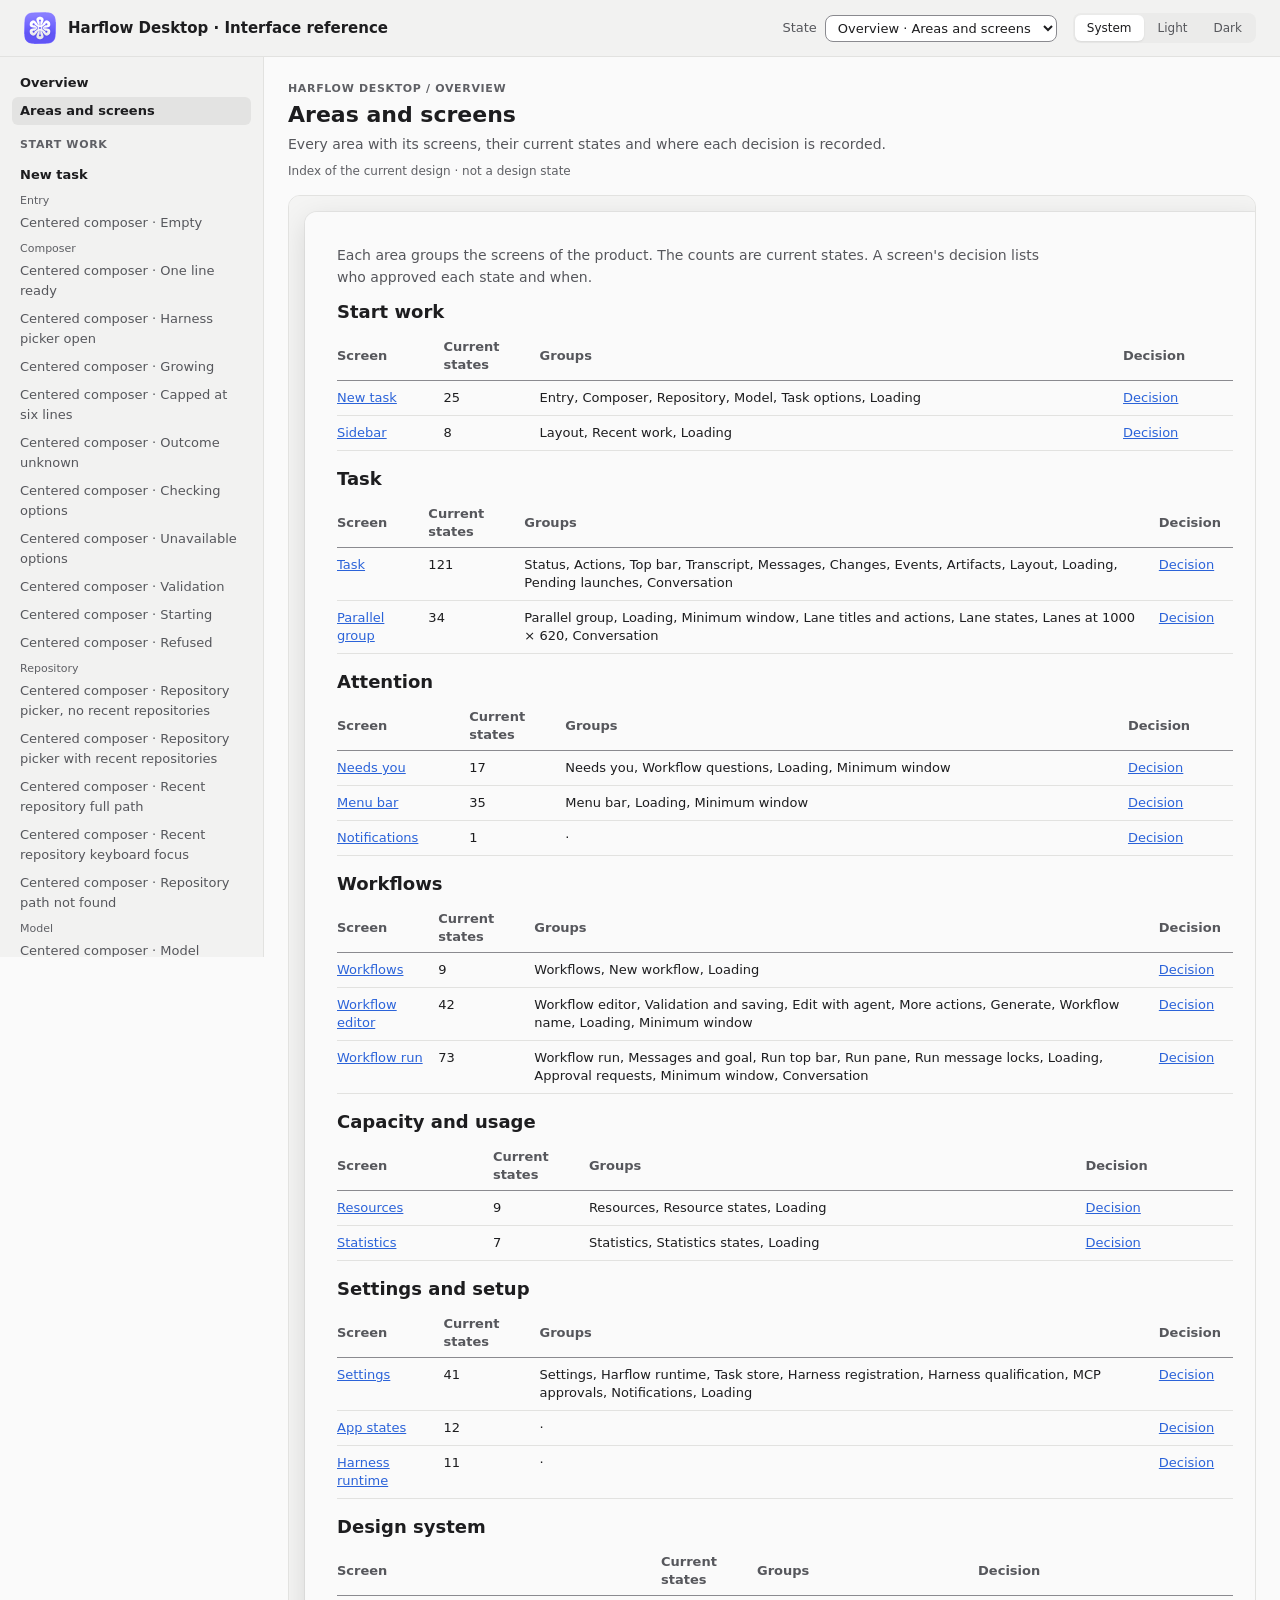
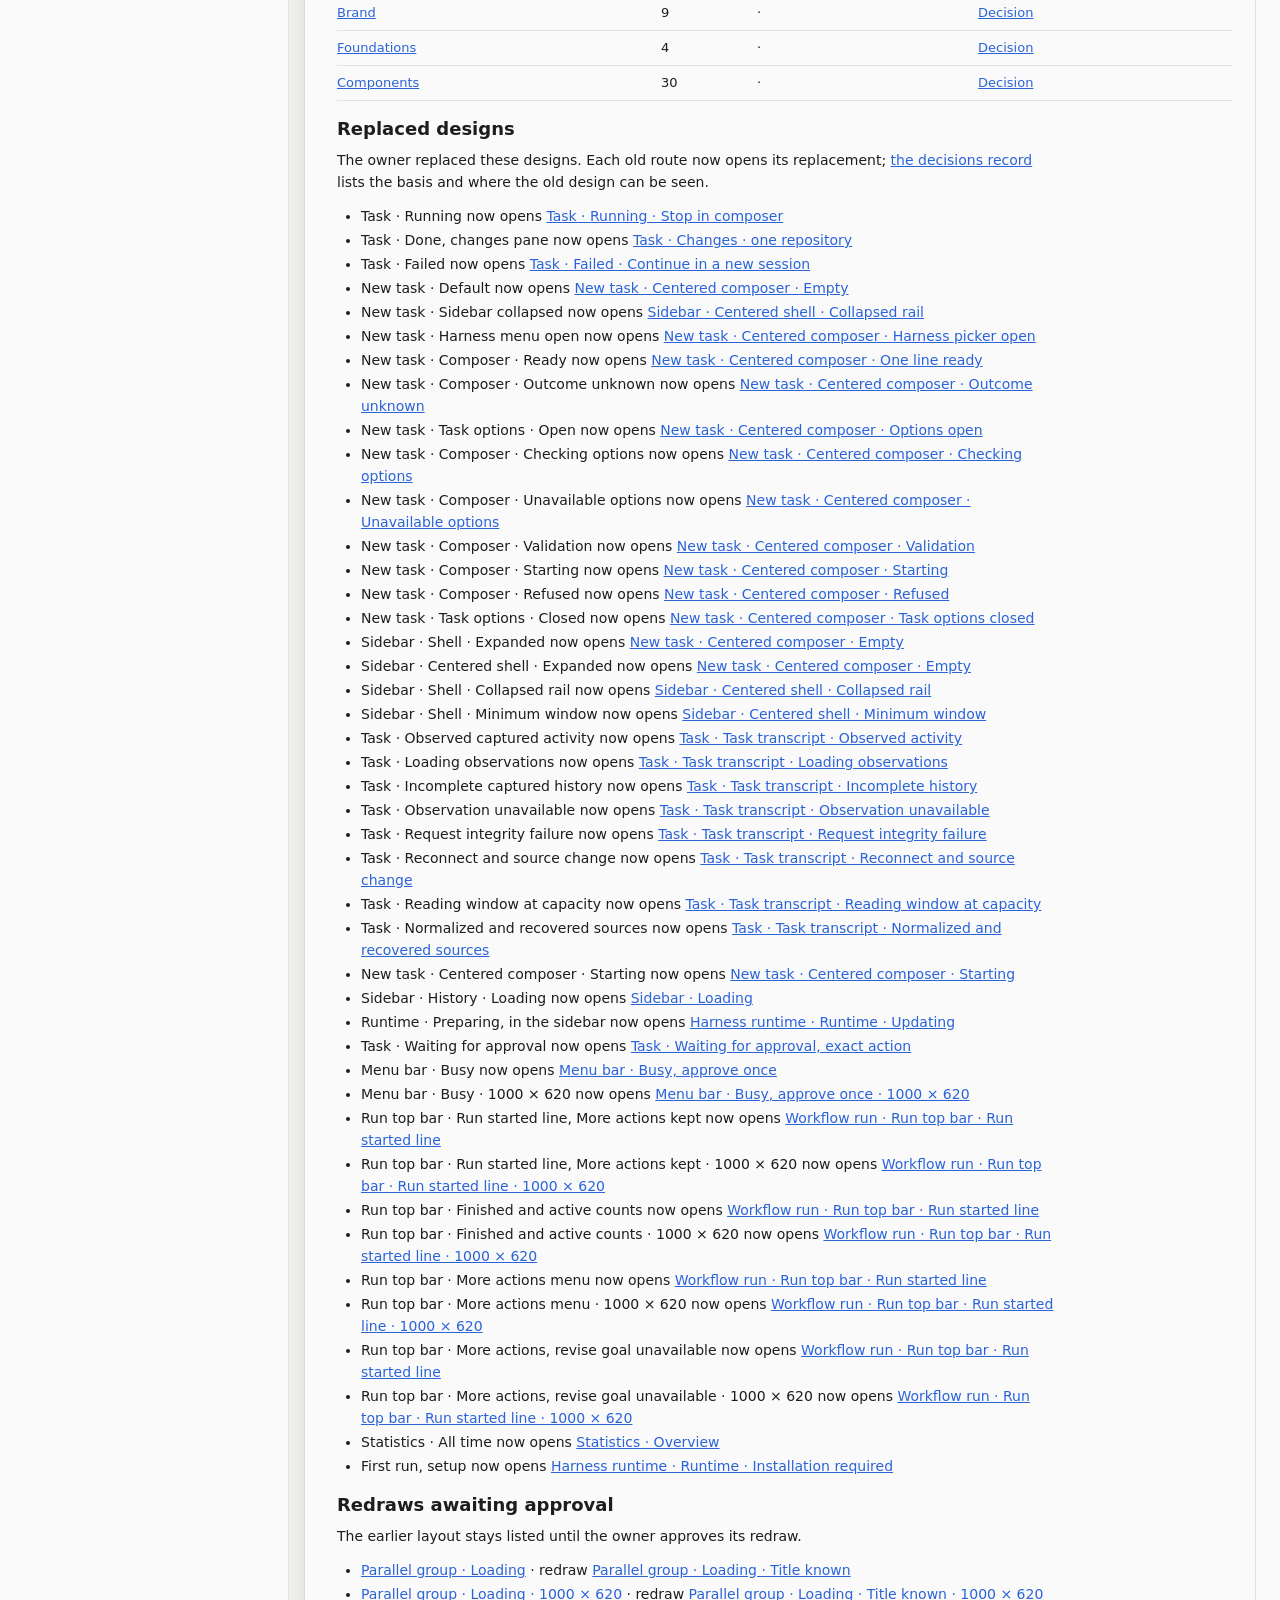
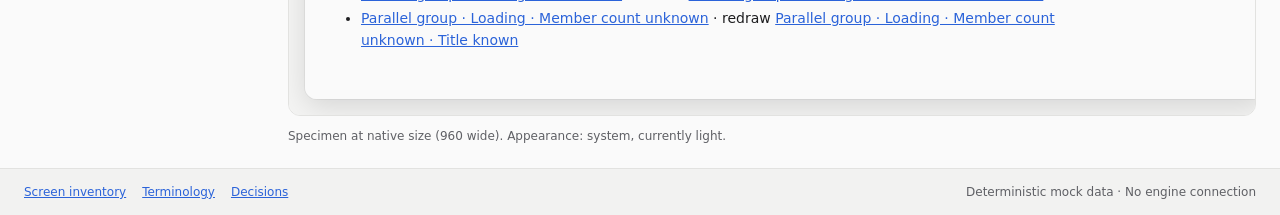
==== commit 344d56f7: "Draw provisional menu bar and notification states Add provisional states for the menu bar popover wh" ====
--- a/v2/index.html
+++ b/v2/index.html
@@ -29,6 +29,7 @@
 <link rel="stylesheet" href="styles/inspector-approvals.css">
 <link rel="stylesheet" href="styles/engine-runtime.css">
 <link rel="stylesheet" href="styles/harness-settings.css">
+<link rel="stylesheet" href="styles/menu-bar-notifications.css">
 </head>
 <body>
 <div class="hdc-app">
@@ -123,6 +124,7 @@
 <script src="scripts/states-inspector-approvals.js"></script>
 <script src="scripts/states-engine-runtime.js"></script>
 <script src="scripts/states-harness-settings.js"></script>
+<script src="scripts/states-menu-bar-notifications.js"></script>
 <script src="scripts/catalog.js"></script>
 </body>
 </html>
--- a/v2/styles/menu-bar-notifications.css
+++ b/v2/styles/menu-bar-notifications.css
@@ -0,0 +1,29 @@
+/* Menu bar popover states and notification banners (states-menu-bar-notifications.js). Every selector is a new hd-mb- or
+   hd-nt- class, so no approved state changes. Tokens only, so light and dark follow the theme. */
+.hd-mb-block{display:flex;flex-direction:column;align-items:flex-start;gap:var(--space-2);padding:var(--space-4) var(--space-4) var(--space-4)}
+.hd-mb-subline{margin:0;font-size:12px;line-height:16px;color:var(--text-secondary)}
+.hd-mb-subline--error{color:var(--danger)}
+.hd-mb-text{margin:0;font-size:13px;line-height:18px;color:var(--text-secondary);overflow-wrap:anywhere}
+.hd-mb-text--strong{color:var(--text);font-weight:600}
+.hd-mb-text--primary{color:var(--text)}
+.hd-mb-text code,.hd-mb-note code,.hd-mb-error code{font-family:var(--font-mono);font-size:.95em}
+.hd-mb-indent{padding-left:var(--space-1)}
+.hd-mb-error{margin:0;font-size:12px;line-height:16px;color:var(--danger);overflow-wrap:anywhere}
+.hd-mb-status{margin:0;font-size:12px;line-height:16px;color:var(--text-secondary)}
+.hd-mb-dot{width:8px;height:8px;border-radius:var(--radius-full);background:var(--danger);flex:none;margin-right:var(--space-2)}
+.hd-mb-note{display:flex;align-items:center;gap:var(--space-2);margin:0 var(--space-3) var(--space-2);padding:var(--space-2) var(--space-2) var(--space-2) var(--space-3);border-radius:var(--radius-md);background:var(--danger-subtle)}
+.hd-mb-note>div{flex:1;min-width:0}
+.hd-mb-focus{outline:2px solid var(--accent);outline-offset:1px}
+
+/* Notification banners: a column of system banners over the desktop strip. */
+.hd-nt-stack{display:flex;flex-direction:column;gap:var(--space-3);align-items:flex-end;padding:var(--space-4) var(--space-5);flex:1;min-height:0;overflow:auto}
+.hd-nt-banner{display:flex;gap:var(--space-3);width:360px;padding:var(--space-3);border-radius:var(--radius-xl);background:var(--surface);border:1px solid var(--border);box-shadow:var(--shadow-popover)}
+.hd-nt-icon{margin-top:2px}
+.hd-nt-text{flex:1;min-width:0;display:flex;flex-direction:column;gap:2px}
+.hd-nt-head{display:flex;align-items:baseline;gap:var(--space-2)}
+.hd-nt-title{flex:1;min-width:0;font-size:13px;line-height:18px;font-weight:600;color:var(--text);overflow:hidden;text-overflow:ellipsis;white-space:nowrap}
+.hd-nt-time{font-size:11px;color:var(--text-tertiary);flex:none}
+.hd-nt-body{font-size:12.5px;line-height:17px;color:var(--text-secondary);overflow-wrap:anywhere}
+
+/* The 1280 specimen: a popover taller than the frame scrolls, its parts kept whole. */
+.hd-mb-capped>*{flex-shrink:0}
